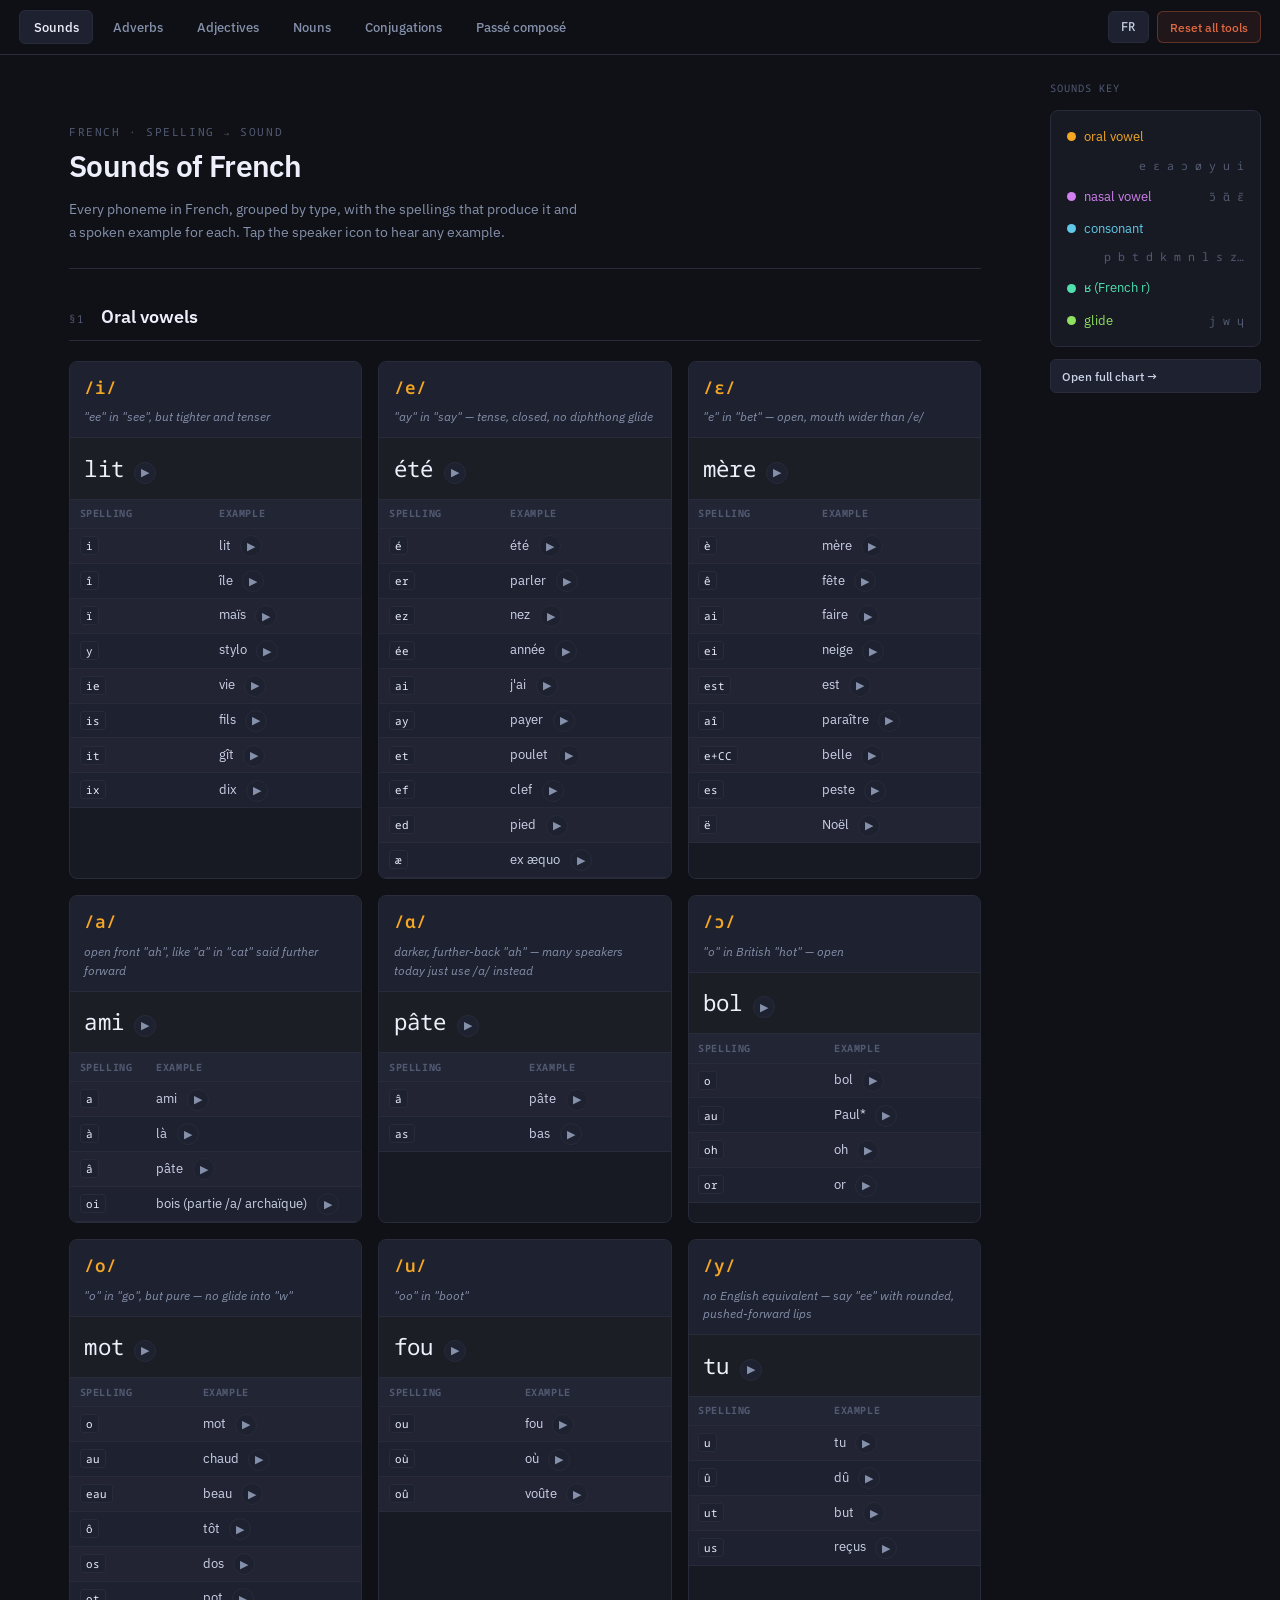
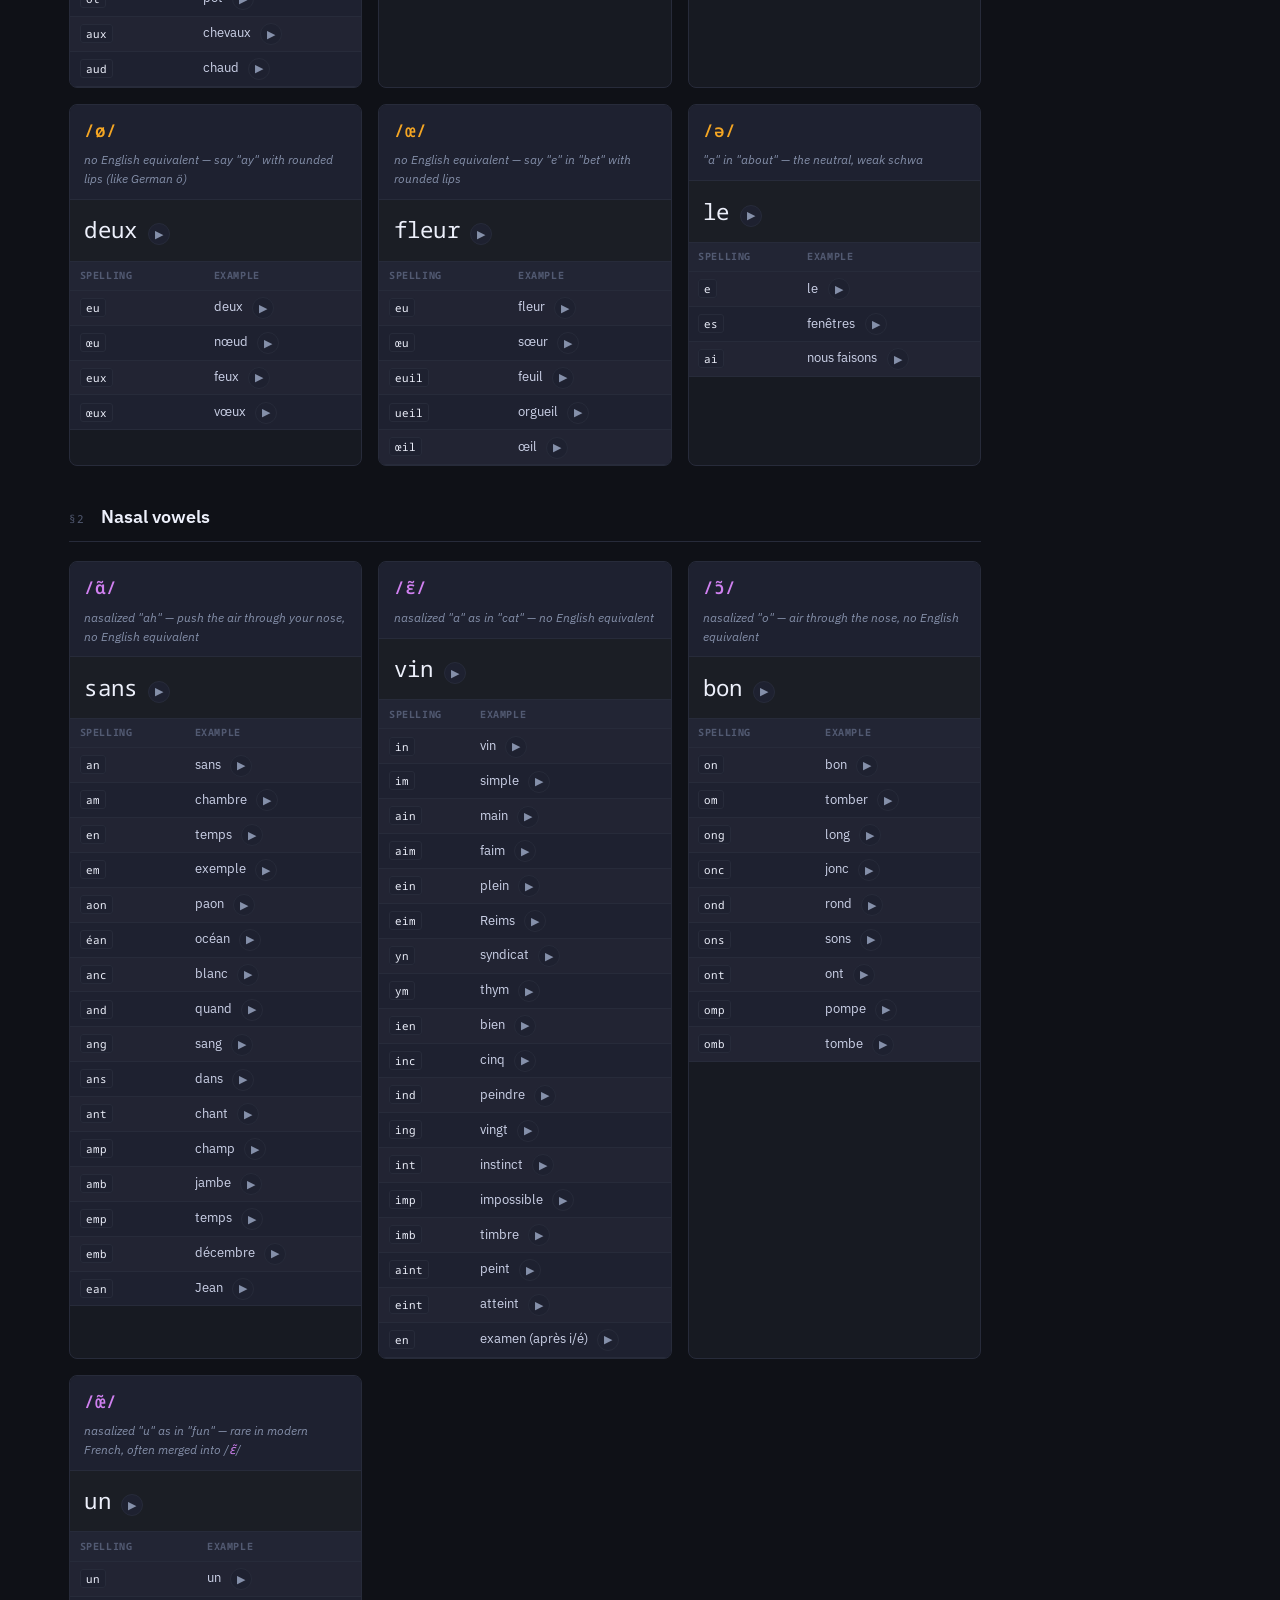
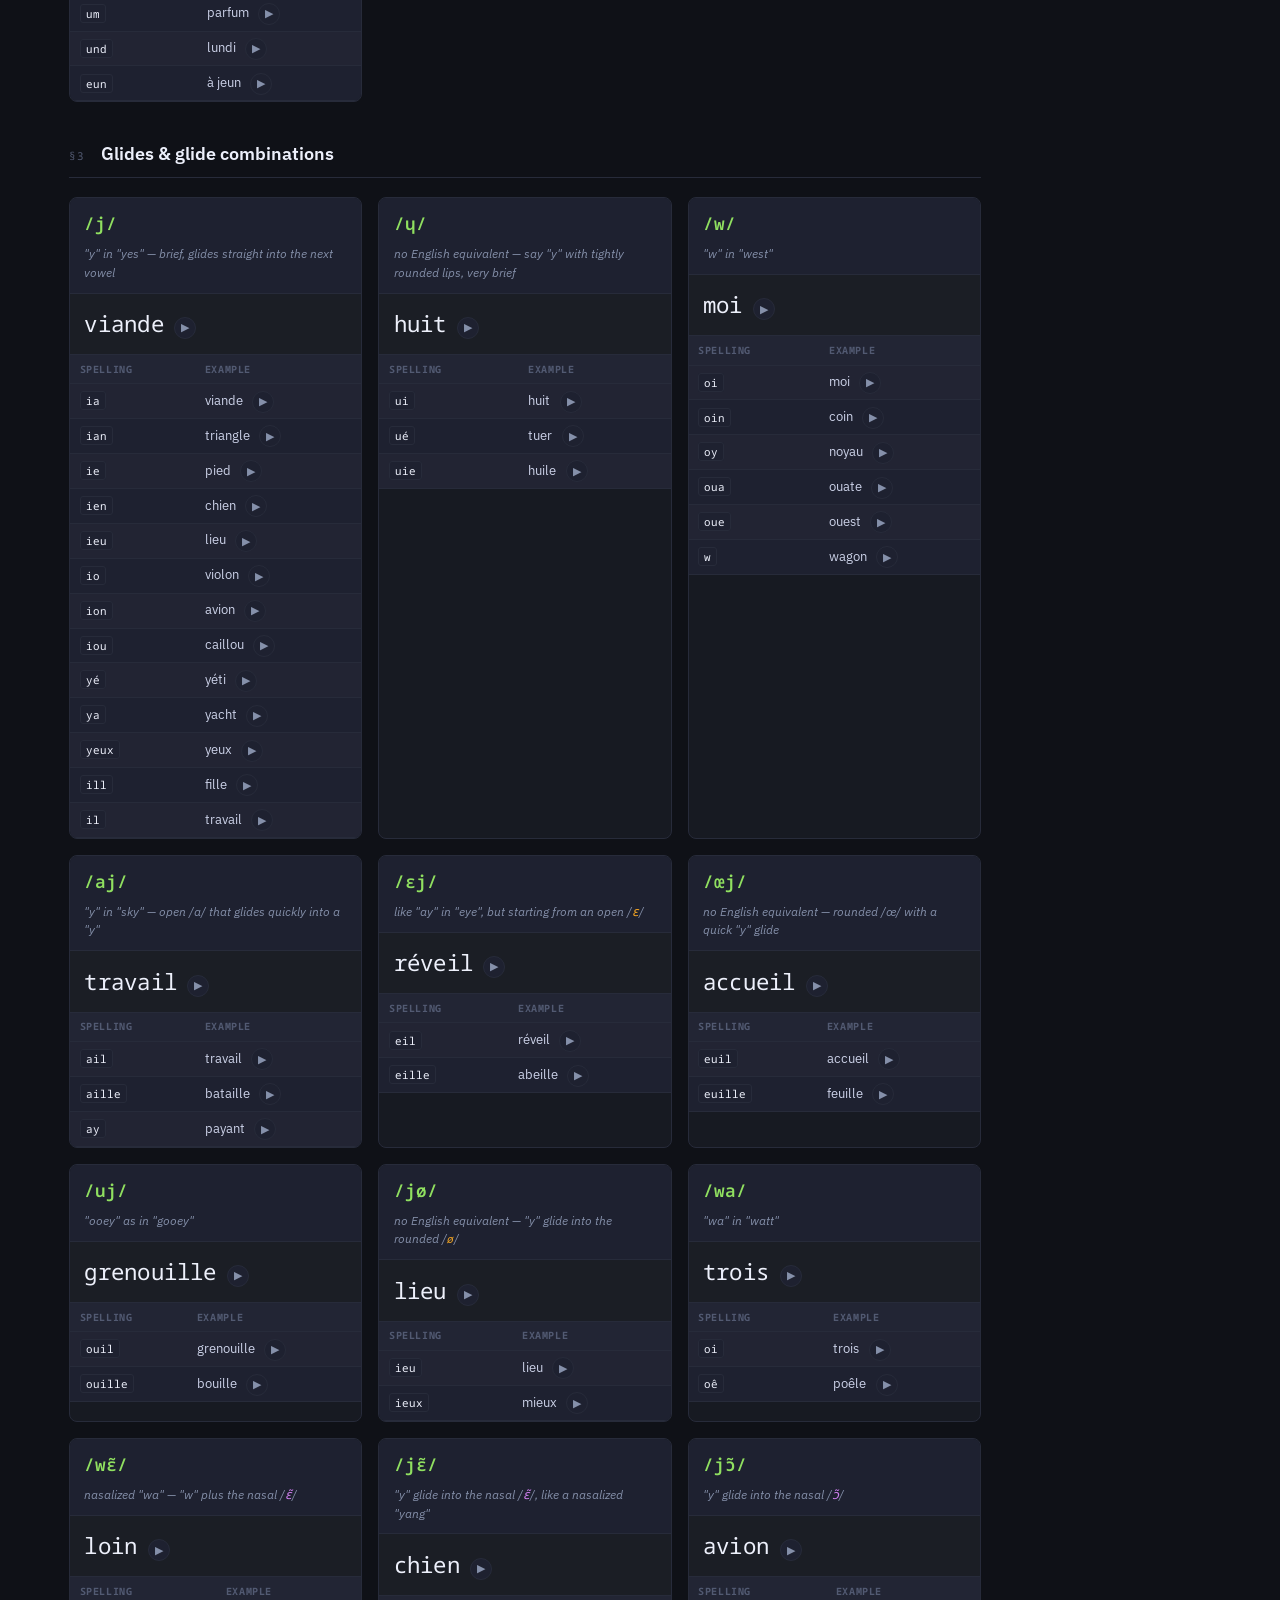
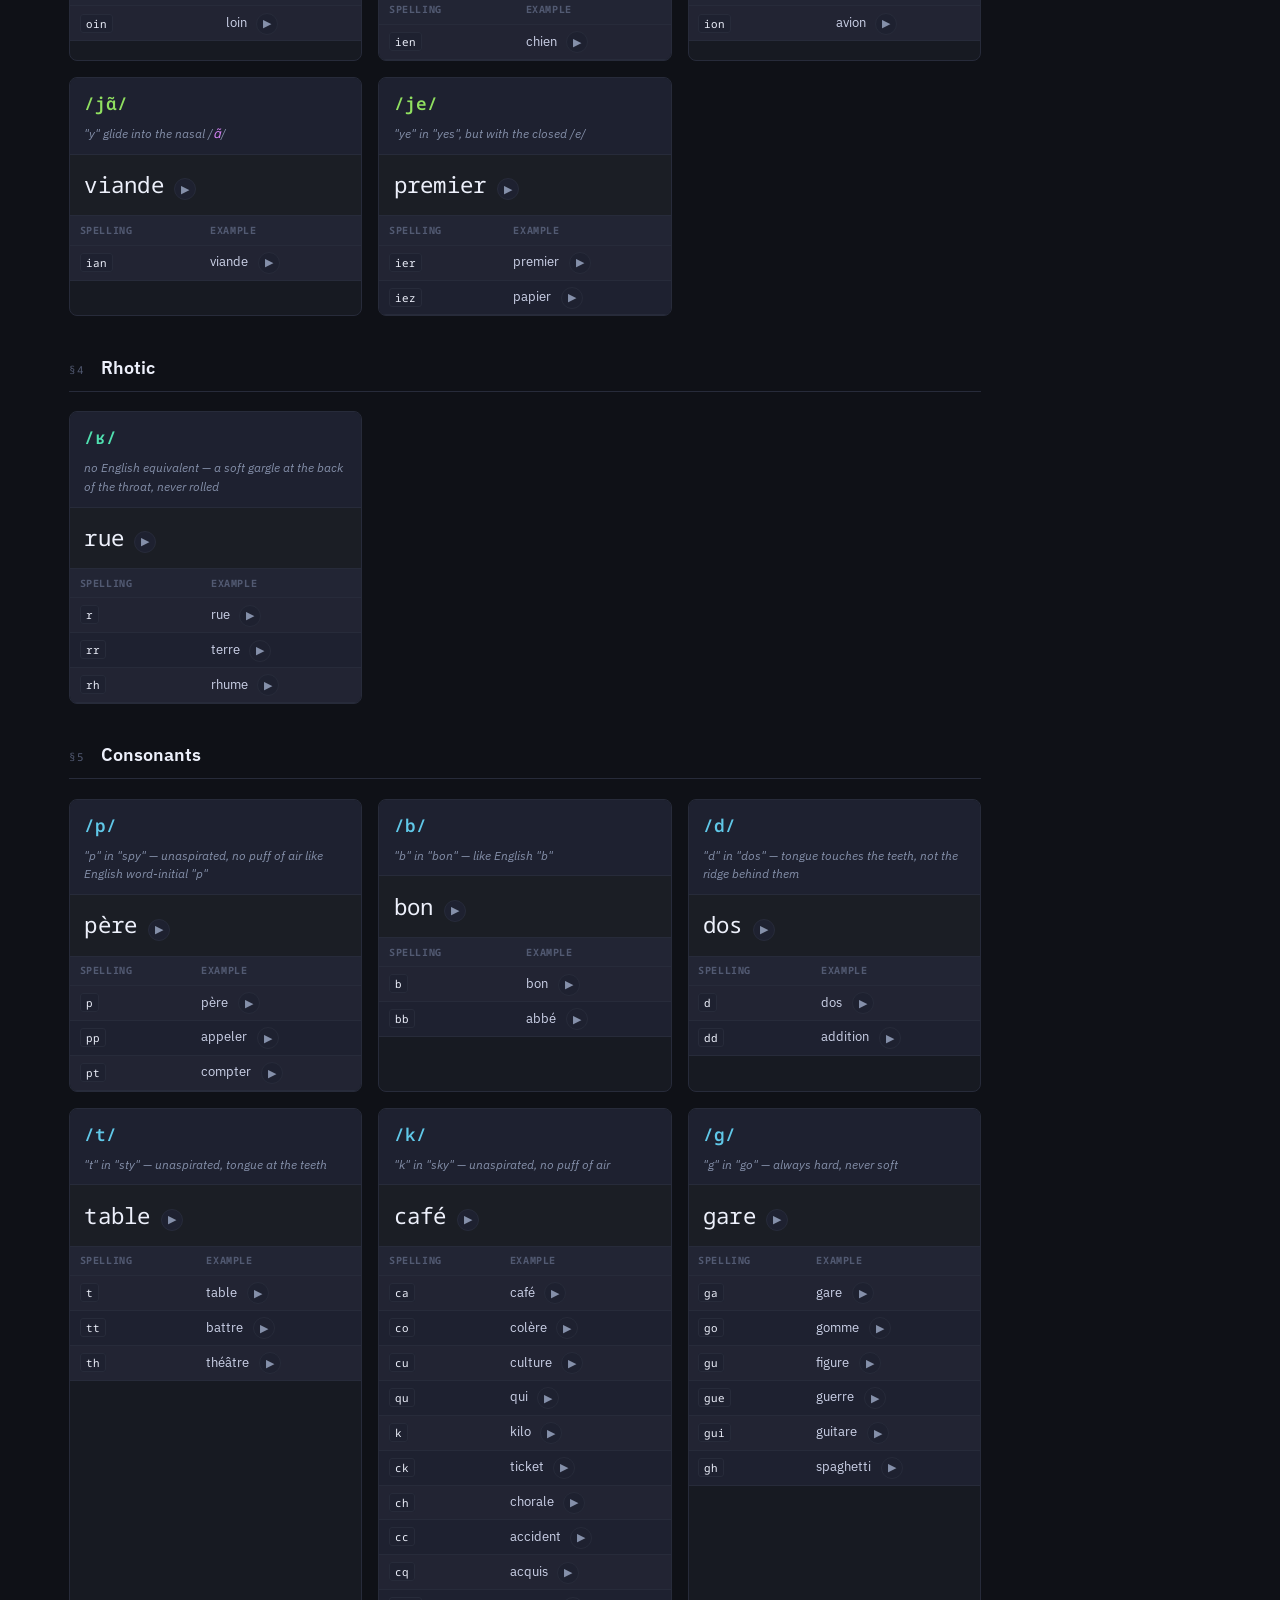
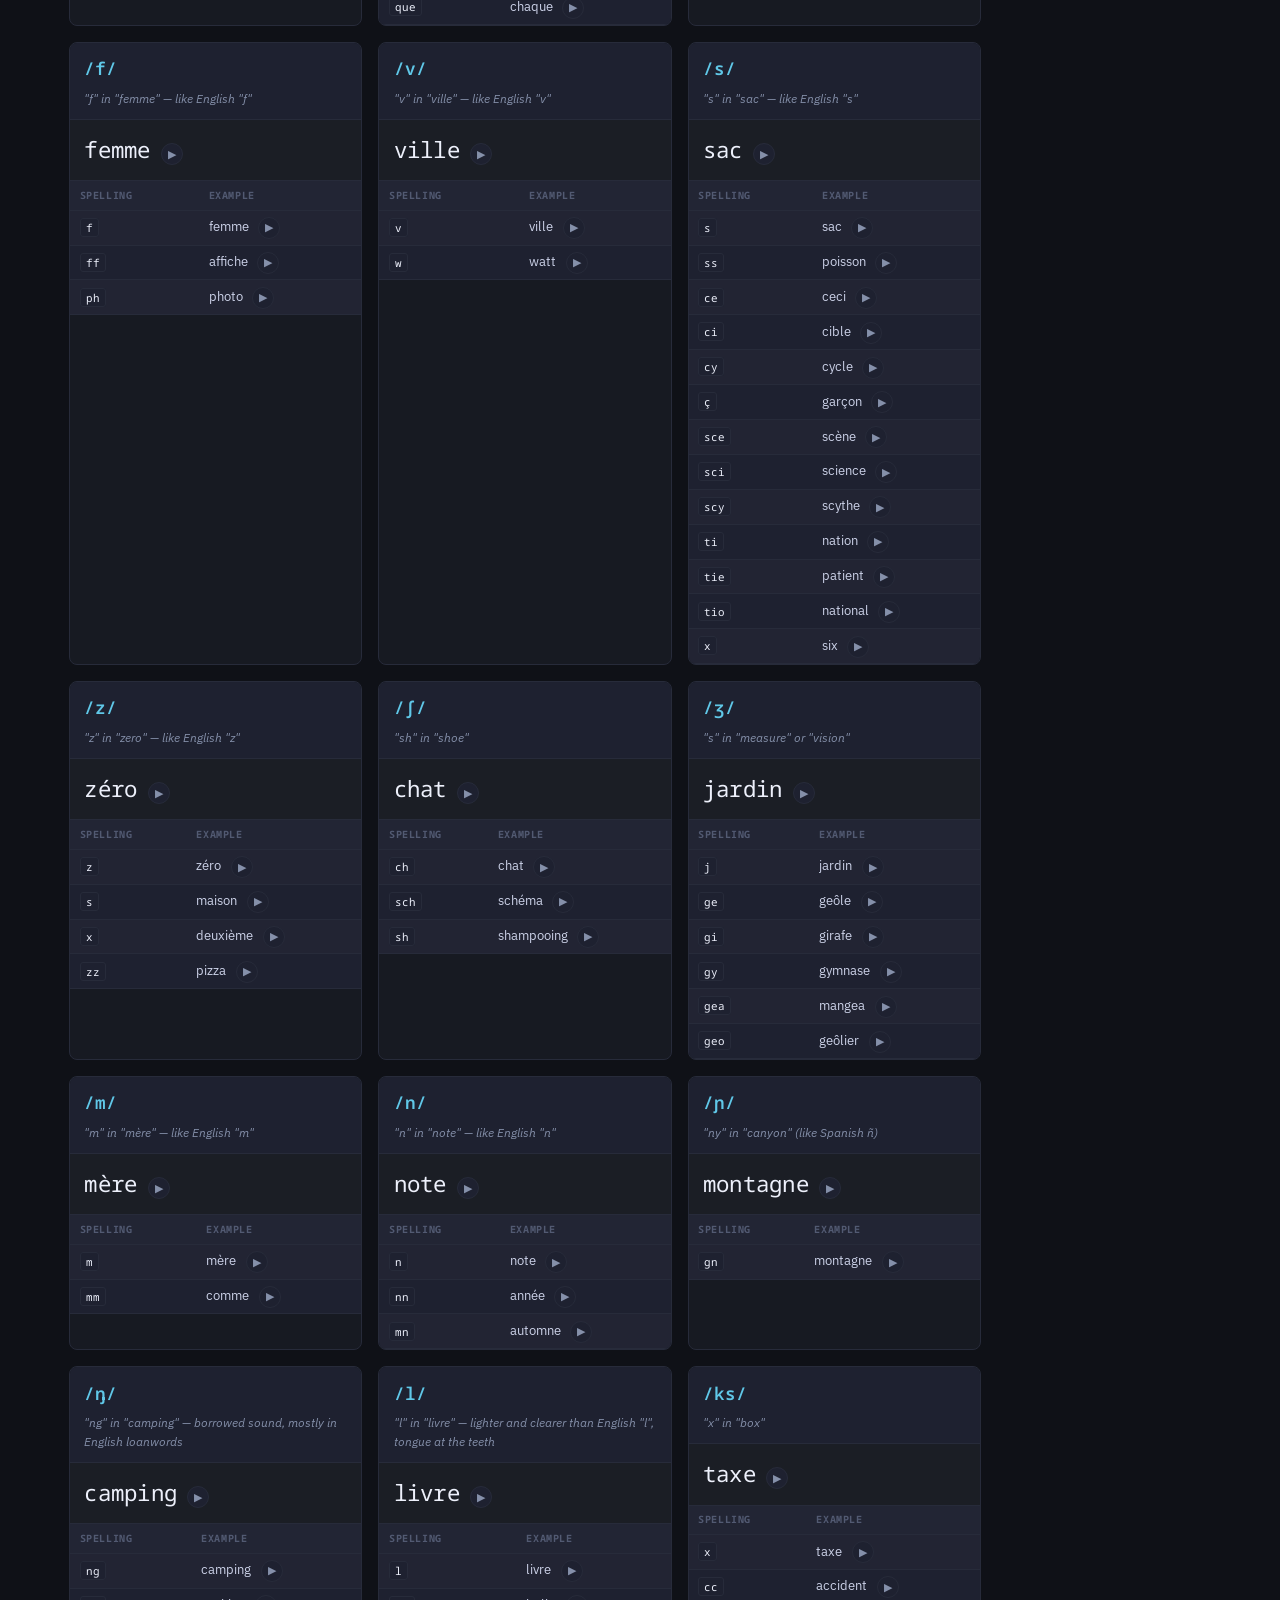
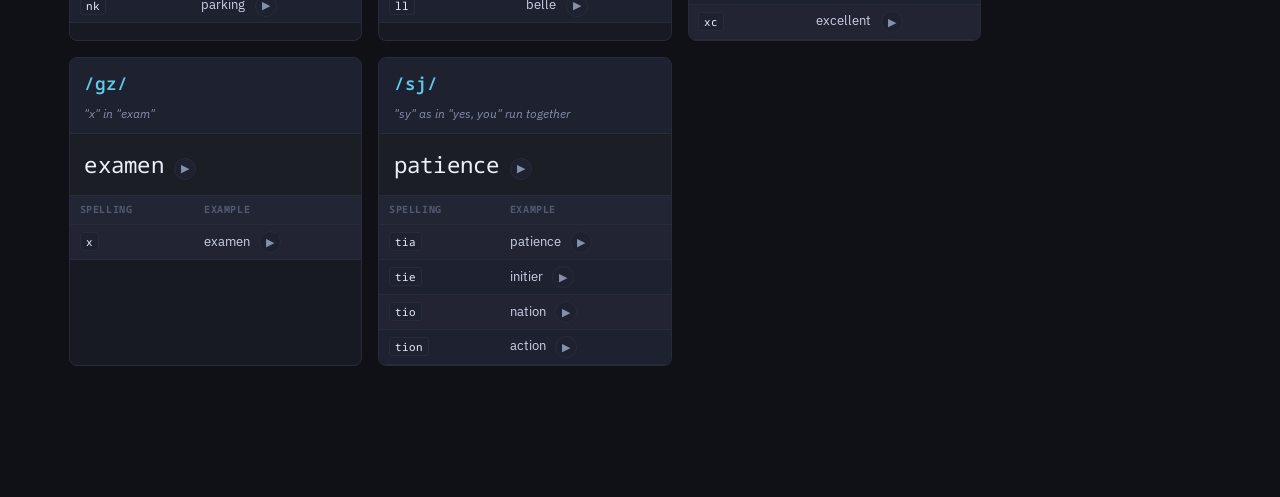
==== index.html @ 89984ce7 "Republish: Pronunciation tab retired, content migrated into Conjugations" ====
<!DOCTYPE html>
<html lang="en">
<head>
<meta charset="UTF-8">
<meta name="viewport" content="width=device-width, initial-scale=1.0">
<title>Study Tools &middot; French</title>
<link rel="stylesheet" href="css/base.css">
<link rel="stylesheet" href="css/nav.css">
<link rel="stylesheet" href="css/wizard.css">
<link rel="stylesheet" href="css/pronunciation.css">
<link rel="stylesheet" href="css/rail.css">
</head>
<body>

<header class="topnav" id="topnav"></header>
<div class="app-body">
  <div id="app-root"></div>
  <aside id="phoneme-rail"></aside>
</div>
<button class="rail-toggle-btn" id="rail-toggle" type="button"></button>

<script src="js/i18n.js"></script>
<script src="js/state.js"></script>
<script src="js/speech.js"></script>
<script src="js/phoneme-color.js"></script>
<script src="js/data-helpers.js"></script>
<script src="js/wizard-engine.js"></script>
<script src="data/adverbes-formation.js"></script>
<script src="data/adverbes-placement.js"></script>
<script src="data/adjectifs-formation.js"></script>
<script src="data/adjectifs-placement.js"></script>
<script src="data/noms-genre.js"></script>
<script src="data/noms-pluriel.js"></script>
<script src="data/passe-compose.js"></script>
<script src="data/sons.js"></script>
<script src="data/conjugations.js"></script>
<script src="js/tools/adverbes.js"></script>
<script src="js/tools/adjectifs.js"></script>
<script src="js/tools/noms.js"></script>
<script src="js/tools/passe-compose.js"></script>
<script src="js/tools/sons.js"></script>
<script src="js/tools/conjugations.js"></script>
<script src="js/components/phoneme-rail.js"></script>
<script src="js/app.js"></script>
</body>
</html>
---- css/base.css ----
/* Noto Sans for IPA — excellent Unicode coverage, designed for phonetics */
@import url('https://fonts.googleapis.com/css2?family=Noto+Sans:ital,wght@0,400;0,500;0,600;1,400&family=Noto+Sans+Mono:wght@400;500&family=IBM+Plex+Sans:ital,wght@0,400;0,500;0,600;1,400&display=swap');

:root {
  --bg:      #0f1117;
  --surface: #171a22;
  --surface2:#1e2130;
  --surface3:#242838;
  --border:  #272b3a;
  --muted:   #525a72;
  --dim:     #8590aa;
  --text:    #ccd2e8;
  --bright:  #edf0fb;

  /* phoneme type colors — the only category-coding color system on the site */
  --ph-vowel:   #f5a623;
  --ph-nasal:   #d080f0;
  --ph-cons:    #60c8e8;
  --ph-rhotic:  #50e0b0;
  --ph-glide:   #90e060;

  /* fixed, meaning-independent accents (not tied to any grammar category) */
  --accent:      #3ec28a;
  --accent-bg:   rgba(62,194,138,0.09);
  --danger:      #e06840;
  --danger-bg:   rgba(224,104,64,0.09);
  --highlight:   #e8b830;
  --highlight-bg:rgba(232,184,48,0.09);
}

* { box-sizing: border-box; margin: 0; padding: 0; }

html, body { height: 100%; }

body {
  background: var(--bg);
  color: var(--text);
  font-family: 'IBM Plex Sans', 'Noto Sans', sans-serif;
  font-size: 15px;
  line-height: 1.7;
}

.ipa {
  font-family: 'Noto Sans Mono', 'Noto Sans', monospace;
}

.v  { color: var(--ph-vowel);  }
.nv { color: var(--ph-nasal);  }
.c, .z { color: var(--ph-cons);   }
.r  { color: var(--ph-rhotic); }
.g  { color: var(--ph-glide);  }
.br { color: var(--muted); }

.c-stem    { color: var(--muted);   }
.c-bright  { color: var(--bright);  }

.say {
  display: inline-flex;
  align-items: center;
  justify-content: center;
  width: 22px; height: 22px;
  border-radius: 50%;
  border: 1px solid var(--border);
  background: var(--surface2);
  color: var(--dim);
  cursor: pointer;
  font-size: 0.7rem;
  margin-left: 0.4rem;
  vertical-align: middle;
  transition: background 0.15s, color 0.15s, border-color 0.15s;
  flex-shrink: 0;
}
.say:hover { background: var(--border); color: var(--bright); }
.say.playing { color: var(--accent); border-color: var(--accent); }

code {
  font-family: 'Noto Sans Mono', monospace;
  font-size: 0.85em;
  background: var(--surface2);
  border: 1px solid var(--border);
  padding: 1px 5px;
  border-radius: 3px;
  color: var(--bright);
}

a { color: inherit; }

/* ── generic section chrome, reused across tools ── */
.tool-main { max-width: 960px; margin: 0 auto; padding: 2rem 1.5rem 6rem; }

.tool-header {
  padding: 2.2rem 0 1.5rem;
  border-bottom: 1px solid var(--border);
  margin-bottom: 2rem;
}
.tool-header .eyebrow {
  font-family: 'Noto Sans Mono', monospace;
  font-size: 0.7rem;
  letter-spacing: 0.14em;
  text-transform: uppercase;
  color: var(--muted);
  margin-bottom: 0.5rem;
}
.tool-header h1 {
  font-size: 1.9rem;
  font-weight: 600;
  color: var(--bright);
  line-height: 1.15;
  letter-spacing: -0.02em;
}
.tool-header h1 em { font-style: italic; font-weight: 400; color: var(--accent); }
.tool-header .intro {
  margin-top: 0.8rem;
  font-size: 0.9rem;
  color: var(--dim);
  max-width: 64ch;
  line-height: 1.65;
}

.sh {
  display: flex; align-items: baseline; gap: 1rem;
  margin-bottom: 1.2rem; padding-bottom: 0.5rem;
  border-bottom: 1px solid var(--border);
}
.sh-marker {
  font-family: 'Noto Sans Mono', monospace;
  font-size: 0.68rem; color: var(--muted);
  letter-spacing: 0.1em; text-transform: uppercase; flex-shrink: 0;
}
.sh h2 { font-size: 1.15rem; font-weight: 600; color: var(--bright); }

p.prose {
  font-size: 0.9rem; color: var(--dim);
  max-width: 70ch; margin-bottom: 1rem; line-height: 1.7;
}
p.prose strong { color: var(--text); font-weight: 600; }
p.prose em { font-style: italic; color: var(--text); }

.callout {
  border-left: 3px solid var(--border);
  padding: 0.75rem 1.1rem;
  border-radius: 0 4px 4px 0;
  font-size: 0.87rem; color: var(--dim);
  margin: 1.1rem 0; line-height: 1.65;
}
.callout strong { color: var(--text); }
.callout.neutral { border-color: var(--border);  background: var(--surface);    }

::selection { background: var(--accent); color: #0f1117; }

[hidden] { display: none !important; }

@media (max-width: 620px) {
  .tool-header h1 { font-size: 1.5rem; }
}
---- css/nav.css ----
.topnav {
  position: sticky; top: 0; z-index: 50;
  display: flex; align-items: center; gap: 1.2rem;
  background: rgba(15,17,23,0.92);
  backdrop-filter: blur(8px);
  border-bottom: 1px solid var(--border);
  padding: 0.6rem 1.2rem;
}

.topnav .brand {
  font-family: 'Noto Sans Mono', monospace;
  font-size: 0.72rem;
  letter-spacing: 0.1em;
  text-transform: uppercase;
  color: var(--muted);
  flex-shrink: 0;
  display: none;
}

.tool-tabs {
  display: flex;
  gap: 0.3rem;
  flex: 1;
  overflow-x: auto;
  scrollbar-width: none;
}
.tool-tabs::-webkit-scrollbar { display: none; }

.tool-tab {
  appearance: none; border: 1px solid transparent; background: transparent;
  color: var(--dim);
  font-family: inherit; font-size: 0.83rem; font-weight: 500;
  padding: 0.45rem 0.85rem;
  border-radius: 6px;
  cursor: pointer;
  white-space: nowrap;
  transition: background 0.15s, color 0.15s, border-color 0.15s;
}
.tool-tab:hover { color: var(--bright); background: var(--surface2); }
.tool-tab[aria-selected="true"] {
  color: var(--bright);
  background: var(--surface2);
  border-color: var(--border);
}
.tool-tab .dot {
  display: inline-block; width: 6px; height: 6px; border-radius: 50%;
  margin-right: 0.5rem; vertical-align: middle;
}

.topnav .nav-actions {
  display: flex; align-items: center; gap: 0.5rem;
  flex-shrink: 0;
}

.nav-btn {
  appearance: none;
  background: var(--surface2);
  border: 1px solid var(--border);
  color: var(--text);
  font-family: inherit; font-size: 0.78rem; font-weight: 500;
  padding: 0.42rem 0.75rem;
  border-radius: 6px;
  cursor: pointer;
  transition: background 0.15s, color 0.15s, border-color 0.15s;
  white-space: nowrap;
}
.nav-btn:hover { background: var(--border); color: var(--bright); }

.nav-btn.lang-btn {
  font-family: 'Noto Sans Mono', monospace;
  letter-spacing: 0.03em;
}

.nav-btn.reset-all {
  color: var(--danger);
  border-color: rgba(224,104,64,0.35);
  background: var(--danger-bg);
}
.nav-btn.reset-all:hover {
  background: rgba(224,104,64,0.2);
  color: #ffb499;
}

.confirm-overlay {
  position: fixed; inset: 0; z-index: 100;
  background: rgba(0,0,0,0.55);
  display: flex; align-items: center; justify-content: center;
  padding: 1.2rem;
}
.confirm-box {
  background: var(--surface2);
  border: 1px solid var(--border);
  border-radius: 10px;
  padding: 1.4rem 1.5rem;
  max-width: 380px;
  width: 100%;
  box-shadow: 0 12px 40px rgba(0,0,0,0.5);
}
.confirm-msg {
  font-size: 0.9rem;
  color: var(--text);
  line-height: 1.6;
  margin-bottom: 1.2rem;
}
.confirm-actions {
  display: flex; justify-content: flex-end; gap: 0.6rem;
}

@media (max-width: 720px) {
  .topnav { flex-wrap: wrap; padding: 0.5rem 0.7rem; gap: 0.5rem; }
  .tool-tabs { order: 2; flex-basis: 100%; }
  .nav-actions { order: 1; flex: 1; justify-content: flex-end; }
  .tool-tab { padding: 0.4rem 0.6rem; font-size: 0.78rem; }
  .nav-btn { padding: 0.4rem 0.55rem; font-size: 0.72rem; }
  .nav-btn.reset-all { padding: 0.4rem 0.5rem; }
}

@media (max-width: 420px) {
  .nav-btn.reset-all { font-size: 0; padding: 0.4rem; }
  .nav-btn.reset-all::before { content: "\21bb"; font-size: 1rem; }
}
---- css/wizard.css ----
.wizard {
  display: grid;
  grid-template-columns: 300px 1fr;
  gap: 2rem;
  align-items: start;
  margin-bottom: 2.5rem;
}

.wizard-sidebar {
  position: sticky;
  top: 4.2rem;
  background: var(--surface);
  border: 1px solid var(--border);
  border-radius: 8px;
  padding: 1rem;
  max-height: calc(100vh - 6rem);
  overflow-y: auto;
}

.wizard-sidebar .ws-title {
  font-family: 'Noto Sans Mono', monospace;
  font-size: 0.65rem;
  text-transform: uppercase;
  letter-spacing: 0.1em;
  color: var(--muted);
  margin-bottom: 0.7rem;
}

.wizard-sidebar .ws-empty {
  font-size: 0.8rem;
  color: var(--muted);
  font-style: italic;
  padding: 0.3rem 0;
}

.ws-step {
  display: block;
  width: 100%;
  text-align: left;
  background: var(--surface2);
  border: 1px solid var(--border);
  border-left: 3px solid var(--muted);
  border-radius: 6px;
  padding: 0.55rem 0.7rem;
  margin-bottom: 0.5rem;
  cursor: pointer;
  font-family: inherit;
  color: var(--text);
  transition: background 0.15s, border-color 0.15s;
}
.ws-step:hover { background: var(--surface3); border-color: var(--dim); }
.ws-step:last-child { margin-bottom: 0; }

.ws-step .ws-q {
  font-size: 0.72rem;
  color: var(--dim);
  margin-bottom: 0.25rem;
  line-height: 1.4;
}
.ws-step .ws-a {
  font-size: 0.82rem;
  font-weight: 500;
  color: var(--bright);
}
.ws-step .ws-redo {
  float: right;
  font-size: 0.65rem;
  color: var(--muted);
  font-family: 'Noto Sans Mono', monospace;
  text-transform: uppercase;
  letter-spacing: 0.04em;
}

.wizard-panel {
  min-width: 0;
}

.wq-box {
  background: var(--surface);
  border: 1px solid var(--border);
  border-radius: 8px;
  padding: 1.4rem 1.6rem;
  margin-bottom: 1.2rem;
}

.wq-text {
  font-size: 1.05rem;
  font-weight: 600;
  color: var(--bright);
  line-height: 1.45;
  margin-bottom: 0.4rem;
}

.wq-note {
  font-size: 0.82rem;
  color: var(--dim);
  font-style: italic;
  margin-bottom: 1.1rem;
  line-height: 1.6;
}

.wq-options {
  display: flex;
  flex-wrap: wrap;
  gap: 0.6rem;
}

.wq-opt {
  appearance: none;
  background: var(--surface2);
  border: 1px solid var(--border);
  border-left: 3px solid var(--muted);
  color: var(--bright);
  font-family: inherit;
  font-size: 0.9rem;
  font-weight: 500;
  padding: 0.65rem 1.1rem;
  border-radius: 6px;
  cursor: pointer;
  transition: background 0.15s, border-color 0.15s, transform 0.1s;
  flex: 1 1 auto;
  min-width: 140px;
  text-align: left;
}
.wq-opt:hover { background: var(--surface3); }
.wq-opt:active { transform: scale(0.98); }
.wq-opt .wq-opt-label { display: block; }
.wq-opt .wq-opt-sub {
  display: block;
  font-size: 0.72rem;
  color: var(--dim);
  font-weight: 400;
  margin-top: 0.15rem;
}

.wr-card {
  background: var(--surface);
  border: 1px solid var(--border);
  border-left: 3px solid var(--muted);
  border-radius: 8px;
  padding: 1.1rem 1.4rem;
  margin-bottom: 1.2rem;
}
.wr-card .wr-title {
  font-weight: 600;
  font-size: 0.95rem;
  color: var(--bright);
  margin-bottom: 0.6rem;
}
.wr-card .wr-note {
  font-size: 0.8rem;
  color: var(--dim);
  font-style: italic;
  margin-top: 0.6rem;
  line-height: 1.6;
}
.wr-card.muted { color: var(--dim); font-size: 0.85rem; }

.wr-end {
  display: flex; align-items: center; gap: 0.9rem;
  background: var(--accent-bg);
  border: 1px solid rgba(62,194,138,0.35);
  border-radius: 8px;
  padding: 1.2rem 1.5rem;
  margin-bottom: 1.2rem;
}
.wr-end .wr-end-check {
  font-size: 1.4rem; color: var(--accent);
}
.wr-end .wr-end-title {
  font-weight: 600; font-size: 1rem; color: var(--bright);
}

.wiz-restart {
  appearance: none;
  background: var(--surface2);
  border: 1px solid var(--border);
  color: var(--text);
  font-family: inherit; font-size: 0.82rem; font-weight: 500;
  padding: 0.5rem 0.9rem;
  border-radius: 6px;
  cursor: pointer;
}
.wiz-restart:hover { background: var(--border); color: var(--bright); }

/* mini/summary tables reused across wizard result cards */
.mini-table, .summary-table {
  border-collapse: collapse; width: 100%; font-size: 0.8rem;
  margin-top: 0.5rem;
  border: 1px solid var(--border);
  background: var(--surface2);
}
.mini-table th, .summary-table th {
  font-family: 'Noto Sans Mono', monospace;
  font-size: 0.63rem; text-transform: uppercase; letter-spacing: 0.06em;
  color: var(--muted); padding: 0.35rem 0.6rem; text-align: left;
  border: 1px solid var(--border);
  background: rgba(255,255,255,0.02);
}
.mini-table td, .summary-table td {
  padding: 0.35rem 0.6rem;
  border: 1px solid var(--border);
  color: var(--text);
}
.mini-table tr:nth-child(odd) td, .summary-table tr:nth-child(odd) td { background: rgba(255,255,255,0.015); }

.tag {
  display: inline-block;
  font-size: 0.62rem;
  font-weight: 500;
  padding: 1px 7px;
  border-radius: 10px;
  margin-right: 4px;
  background: var(--highlight-bg);
  color: var(--highlight);
  font-family: 'Noto Sans Mono', monospace;
  text-transform: uppercase;
  letter-spacing: 0.04em;
}

.wr-note-inline { color: var(--muted); font-size: 0.82em; font-style: italic; }

.ref-section { margin-top: 2.5rem; }
.ref-section .table-title { font-weight: 600; font-size: 0.9rem; color: var(--bright); margin-bottom: 0.6rem; }
.ref-block { margin-bottom: 1.8rem; }

@media (max-width: 820px) {
  .wizard { grid-template-columns: 1fr; }
  .wizard-sidebar { position: static; max-height: none; }
}
---- css/pronunciation.css ----
.end-mark { color: var(--bright); font-weight: 600; text-decoration: underline; text-decoration-color: var(--border); text-underline-offset: 2px; }

.ph-legend {
  display: flex; flex-wrap: wrap; gap: 0.5rem 1.6rem;
  padding: 0.9rem 1.1rem;
  background: var(--surface2); border: 1px solid var(--border);
  border-radius: 5px; margin-bottom: 1.5rem;
}
.ph-leg { display: flex; align-items: center; gap: 0.45rem; font-size: 0.8rem; }
.ph-dot { width: 9px; height: 9px; border-radius: 50%; flex-shrink: 0; }

.mt-grid {
  display: grid; grid-template-columns: 1fr 1fr;
  gap: 1px; background: var(--border);
  border: 1px solid var(--border); border-radius: 6px;
  overflow: hidden; margin: 1.2rem 0;
}
.mt-cell { background: var(--surface); padding: 1rem 1.2rem; }
.mt-cell .label {
  font-family: 'Noto Sans Mono', monospace;
  font-size: 0.67rem; text-transform: uppercase;
  letter-spacing: 0.1em; color: var(--muted); margin-bottom: 0.3rem;
}
.mt-cell .term { font-size: 1rem; font-weight: 600; color: var(--bright); margin-bottom: 0.35rem; }
.mt-cell .def  { font-size: 0.85rem; color: var(--dim); line-height: 1.55; }

.phon-block { margin-bottom: 1.6rem; }
.phon-label {
  display: inline-flex; align-items: center; gap: 0.5rem;
  font-family: 'Noto Sans Mono', monospace;
  font-size: 0.68rem; text-transform: uppercase; letter-spacing: 0.1em;
  padding: 0.3rem 0.8rem; border-radius: 4px 4px 0 0;
  color: var(--bright); font-weight: 500;
  background: var(--surface3);
}

.phon-table {
  border-collapse: collapse; width: 100%;
  border: 1px solid var(--border); border-top: none;
  overflow: hidden; background: var(--surface);
}
.phon-table th {
  font-family: 'Noto Sans Mono', monospace;
  font-size: 0.65rem; text-transform: uppercase; letter-spacing: 0.08em;
  color: var(--muted); padding: 0.45rem 0.8rem; text-align: left;
  border-bottom: 1px solid var(--border);
  background: rgba(255,255,255,0.02); white-space: nowrap;
}
.phon-table td {
  padding: 0.5rem 0.8rem;
  border-bottom: 1px solid rgba(255,255,255,0.035);
  vertical-align: middle;
}
.phon-table tr:last-child td { border-bottom: none; }
td.pron { font-size: 0.8rem; color: var(--muted); font-weight: 600; width: 90px; white-space: nowrap; }
td.sound { font-size: 1.05rem; color: var(--bright); letter-spacing: 0.01em; font-family: 'Noto Sans Mono', monospace; }
td.ipa-col { font-size: 0.85rem; color: var(--dim); }
td.spell   { font-size: 0.8rem;  color: var(--dim); }
td.meaning { font-size: 0.8rem;  color: var(--dim); font-style: italic; }
tr.stable td { background: rgba(79,142,245,0.04); }

.sm-table {
  border-collapse: collapse; width: 100%; font-size: 0.88rem;
  border: 1px solid var(--border); border-radius: 5px;
  overflow: hidden; background: var(--surface);
}
.sm-table th {
  font-family: 'Noto Sans Mono', monospace;
  font-size: 0.65rem; text-transform: uppercase; letter-spacing: 0.08em;
  color: var(--muted); padding: 0.5rem 0.9rem; text-align: left;
  background: rgba(255,255,255,0.025); border-bottom: 1px solid var(--border);
}
.sm-table td { padding: 0.5rem 0.9rem; border-bottom: 1px solid rgba(255,255,255,0.035); vertical-align: top; }
.sm-table tr:last-child td { border-bottom: none; }
.sm-table td.sound-col { font-size: 1rem; white-space: nowrap; font-family: 'Noto Sans Mono', monospace; }

.irr-table {
  border-collapse: collapse; width: 100%;
  border: 1px solid var(--border);
  overflow: hidden; background: var(--surface);
  font-size: 0.85rem;
}
.irr-table th {
  font-family: 'Noto Sans Mono', monospace;
  font-size: 0.65rem; text-transform: uppercase; letter-spacing: 0.08em;
  color: var(--muted); padding: 0.45rem 0.8rem; text-align: left;
  border-bottom: 1px solid var(--border); background: rgba(255,255,255,0.025);
  white-space: nowrap;
}
.irr-table td { padding: 0.48rem 0.8rem; border-bottom: 1px solid rgba(255,255,255,0.03); vertical-align: middle; }
.irr-table tr:last-child td { border-bottom: none; }
.irr-table td.verb-col {
  font-family: 'Noto Sans Mono', monospace; font-size: 0.92rem;
  color: var(--bright); font-weight: 500; width: 110px;
}
.irr-table td.verb-col .say { margin-left: 0.5rem; }
.irr-table td.ipa-irr { font-family: 'Noto Sans Mono', monospace; font-size: 0.88rem; }
.irr-table td.note-col { font-size: 0.8rem; color: var(--dim); }
.irr-table tbody tr:nth-child(even) td { background: rgba(255,255,255,0.015); }

.rel {
  display: grid; grid-template-columns: 1fr 28px 1fr;
  border: 1px solid var(--border); border-radius: 6px;
  overflow: hidden; margin: 1.2rem 0; background: var(--surface);
}
.rel-col { padding: 1.1rem 1.2rem; }
.rel-divider { display: flex; align-items: center; justify-content: center; background: var(--border); color: var(--muted); font-size: 0.85rem; }
.rel-col .col-label { font-family: 'Noto Sans Mono', monospace; font-size: 0.67rem; text-transform: uppercase; letter-spacing: 0.1em; margin-bottom: 0.6rem; }
.rel-col .big-ipa { font-family: 'Noto Sans Mono', monospace; font-size: 1.4rem; line-height: 1.3; margin-bottom: 0.5rem; }
.rel-col p { font-size: 0.83rem; color: var(--dim); line-height: 1.55; }

.son-grid {
  display: grid;
  grid-template-columns: repeat(auto-fill, minmax(220px, 1fr));
  gap: 1rem;
  margin-bottom: 2.2rem;
}
.son-card {
  background: var(--surface);
  border: 1px solid var(--border);
  border-radius: 8px;
  overflow: hidden;
}
.son-head {
  padding: 0.7rem 0.9rem;
  background: var(--surface2);
  border-bottom: 1px solid var(--border);
}
.son-ipa { font-size: 1.1rem; font-weight: 600; display: block; }
.son-sounds-like {
  font-size: 0.78rem;
  color: var(--dim);
  font-style: italic;
  margin-top: 0.3rem;
  line-height: 1.5;
  font-family: 'IBM Plex Sans', sans-serif;
}
.son-hero {
  padding: 0.7rem 0.9rem;
  border-bottom: 1px solid var(--border);
  background: rgba(255,255,255,0.015);
}
.son-hero-word {
  font-family: 'Noto Sans Mono', monospace;
  font-size: 1.4rem;
  color: var(--bright);
  letter-spacing: 0.01em;
}
.son-table { border: none; margin-top: 0; }
.son-table th, .son-table td { border-left: none; border-right: none; }
.son-table tr:first-child th { border-top: none; }

/* ── conjugation paradigm tables ── */
.conj-model-line {
  display: flex; align-items: baseline; gap: 0.6rem;
  margin: 1.2rem 0 0.6rem;
}
.conj-model-verb {
  font-family: 'Noto Sans Mono', monospace; font-weight: 600; font-size: 1.05rem;
  color: var(--bright); font-style: italic;
}
.conj-model-meaning { font-size: 0.82rem; color: var(--dim); }

.conj-table-wrap { overflow-x: auto; margin-bottom: 1rem; }
.conj-table {
  border-collapse: collapse; width: 100%;
  min-width: 560px;
  border: 1px solid var(--border);
  background: var(--surface);
  table-layout: fixed;
}
.conj-table th {
  font-family: 'Noto Sans Mono', monospace;
  font-size: 0.63rem; text-transform: uppercase; letter-spacing: 0.06em;
  color: var(--muted); padding: 0.4rem 0.5rem; text-align: left;
  border: 1px solid var(--border);
  background: rgba(255,255,255,0.02);
}
.conj-pron-col { width: 13%; font-family: 'Noto Sans Mono', monospace; font-size: 0.78rem; color: var(--dim); }
.conj-cell {
  padding: 0.4rem 0.5rem;
  border: 1px solid var(--border);
  vertical-align: top;
}
.conj-cell .ipa { font-size: 0.92rem; display: block; }
.conj-spell {
  display: block; font-size: 0.72rem; color: var(--muted); margin-top: 0.15rem;
}
.conj-spell .say { width: 16px; height: 16px; font-size: 0.55rem; margin-left: 0.3rem; }

.conj-verblist-title {
  font-family: 'Noto Sans Mono', monospace;
  font-size: 0.65rem; text-transform: uppercase; letter-spacing: 0.08em;
  color: var(--muted); margin: 1rem 0 0.4rem;
}
.conj-verblist td:first-child { font-style: italic; color: var(--text); }

/* ── static (non-interactive) decision flowchart ── */
.flow {
  display: flex; flex-direction: column; align-items: center;
  margin: 1.4rem 0 1.8rem;
}
.flow-box {
  background: var(--surface); border: 1px solid var(--border); border-radius: 8px;
  padding: 0.65rem 1.1rem; font-size: 0.87rem; color: var(--bright);
  text-align: center; max-width: 420px;
}
.flow-start { border-radius: 20px; background: var(--surface2); font-weight: 600; }
.flow-arrow { color: var(--muted); font-size: 0.85rem; line-height: 1.2; margin: 0.3rem 0; }
.flow-branch-row {
  display: flex; gap: 1.6rem; justify-content: center; align-items: flex-start;
  width: 100%; margin-top: 0.3rem; flex-wrap: wrap;
}
.flow-branch { display: flex; flex-direction: column; align-items: center; flex: 1 1 200px; max-width: 260px; }
.flow-branch-label {
  font-family: 'Noto Sans Mono', monospace; font-size: 0.64rem; text-transform: uppercase;
  letter-spacing: 0.06em; color: var(--muted); margin-bottom: 0.3rem; text-align: center;
}
.flow-result {
  background: var(--surface2); border: 1px solid var(--border); border-radius: 6px;
  padding: 0.6rem 0.9rem; font-size: 0.85rem; color: var(--text); text-align: center;
  width: 100%;
}
.flow-result strong { color: var(--bright); }
.flow-note {
  font-size: 0.78rem; color: var(--dim); font-style: italic; text-align: center;
  margin-top: 0.8rem; max-width: 480px;
}

@media (max-width: 620px) {
  .mt-grid { grid-template-columns: 1fr; }
  .rel { grid-template-columns: 1fr; }
  td.sound { font-size: 0.9rem; }
  .son-grid { grid-template-columns: 1fr; }
  .flow-branch-row { flex-direction: column; align-items: center; }
  .flow-branch { max-width: 100%; }
}
---- css/rail.css ----
.app-body {
  display: flex;
  align-items: flex-start;
}

#app-root { flex: 1; min-width: 0; }

#phoneme-rail {
  width: 230px;
  flex-shrink: 0;
  position: sticky;
  top: 3.6rem;
  padding: 1.4rem 1.2rem 1.4rem 0;
  max-height: calc(100vh - 3.6rem);
  overflow-y: auto;
}

.rail-title {
  font-family: 'Noto Sans Mono', monospace;
  font-size: 0.65rem;
  text-transform: uppercase;
  letter-spacing: 0.1em;
  color: var(--muted);
  margin-bottom: 0.8rem;
}

.rail-legend {
  background: var(--surface);
  border: 1px solid var(--border);
  border-radius: 8px;
  padding: 0.9rem 1rem;
  display: flex;
  flex-direction: column;
  gap: 0.65rem;
}

.rail-leg {
  display: flex;
  align-items: center;
  gap: 0.5rem;
  font-size: 0.8rem;
  flex-wrap: wrap;
}

.rail-symbols {
  font-size: 0.72rem;
  color: var(--muted);
  margin-left: auto;
}

.rail-open-btn {
  appearance: none;
  width: 100%;
  margin-top: 0.8rem;
  background: var(--surface2);
  border: 1px solid var(--border);
  color: var(--text);
  font-family: inherit;
  font-size: 0.78rem;
  font-weight: 500;
  padding: 0.5rem 0.7rem;
  border-radius: 6px;
  cursor: pointer;
  text-align: left;
}
.rail-open-btn:hover { background: var(--border); color: var(--bright); }

.rail-toggle-btn {
  display: none;
}

.rail-overlay {
  position: fixed; inset: 0; z-index: 100;
  background: rgba(0,0,0,0.55);
  display: flex; align-items: flex-end; justify-content: flex-end;
  padding: 1rem;
}
.rail-overlay-box {
  background: var(--surface2);
  border: 1px solid var(--border);
  border-radius: 10px;
  padding: 1.2rem;
  width: 260px;
  max-width: 90vw;
  box-shadow: 0 12px 40px rgba(0,0,0,0.5);
}

@media (max-width: 960px) {
  #phoneme-rail { display: none; }
  .rail-toggle-btn {
    display: flex;
    align-items: center;
    justify-content: center;
    position: fixed;
    right: 1.1rem;
    bottom: 1.1rem;
    z-index: 60;
    width: 46px;
    height: 46px;
    border-radius: 50%;
    background: var(--surface2);
    border: 1px solid var(--border);
    color: var(--bright);
    font-size: 1.2rem;
    cursor: pointer;
    box-shadow: 0 6px 20px rgba(0,0,0,0.4);
  }
  .rail-toggle-btn:hover { background: var(--border); }
}
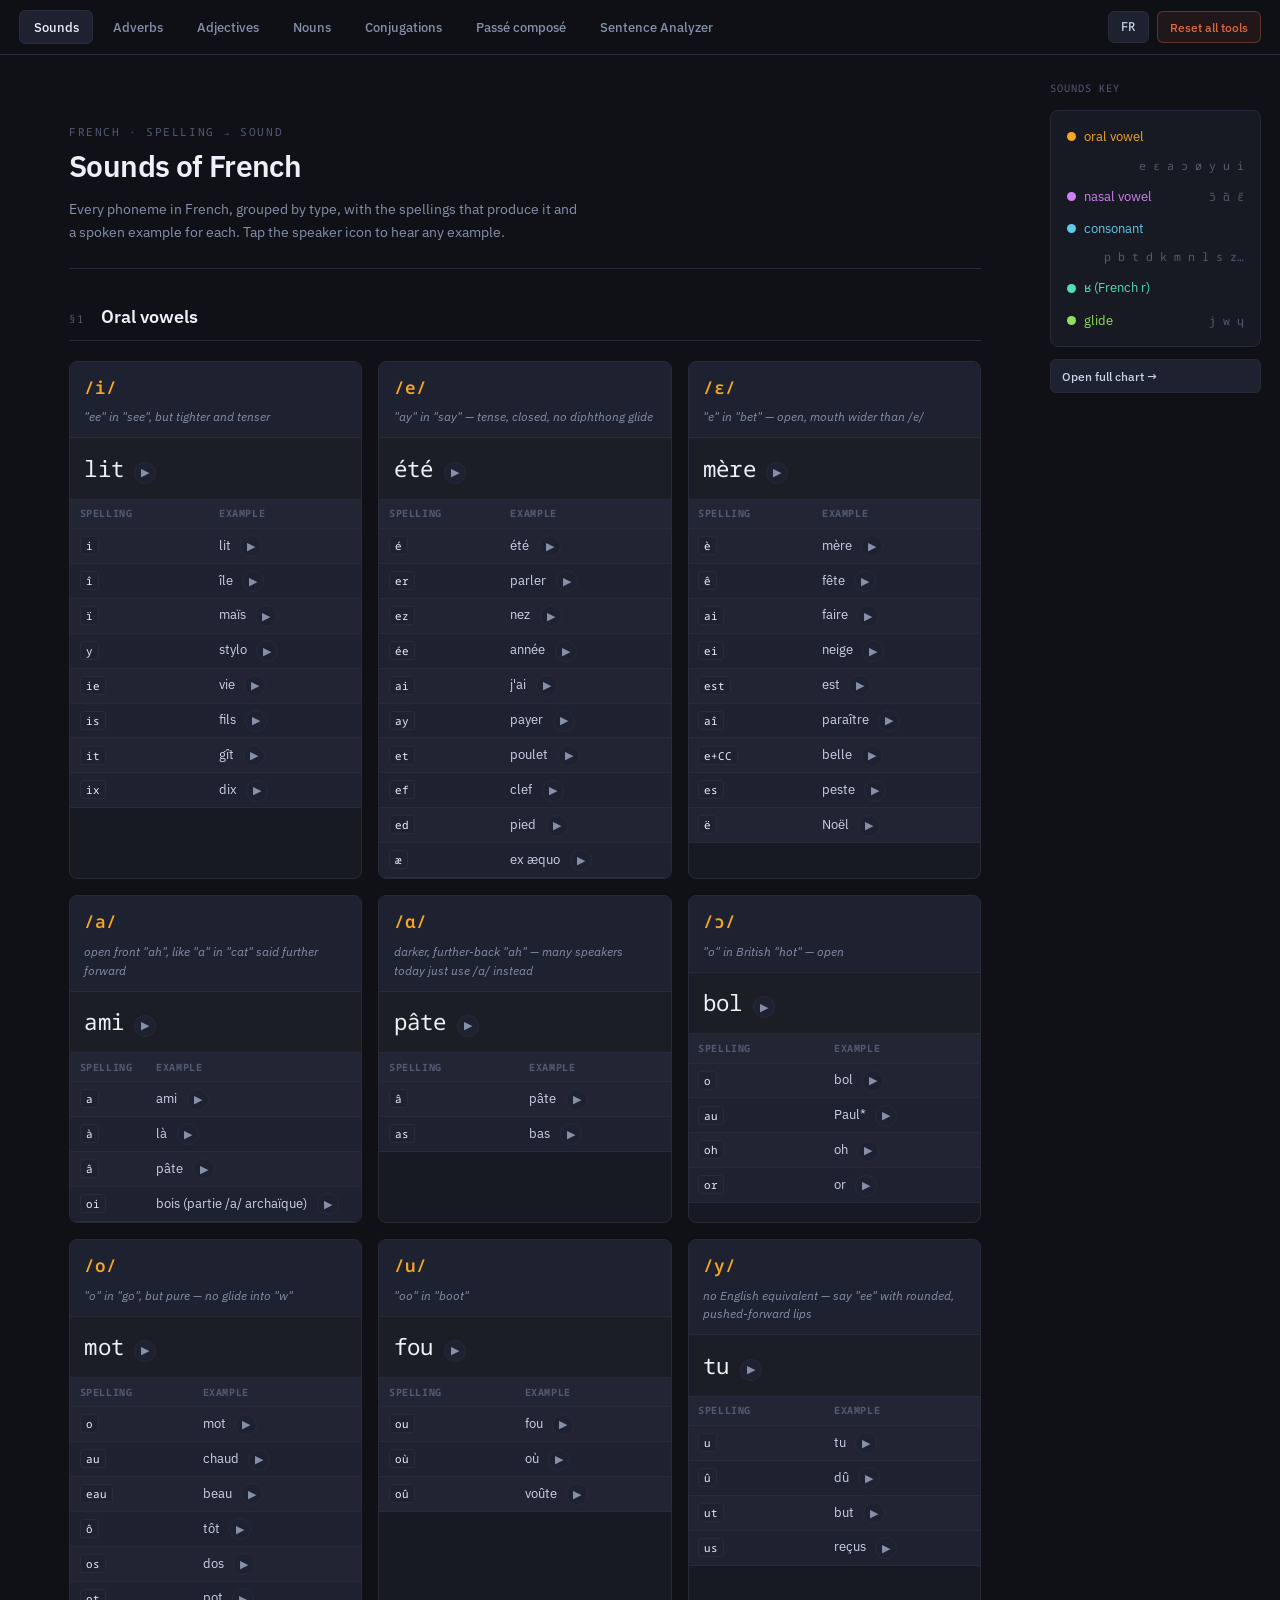
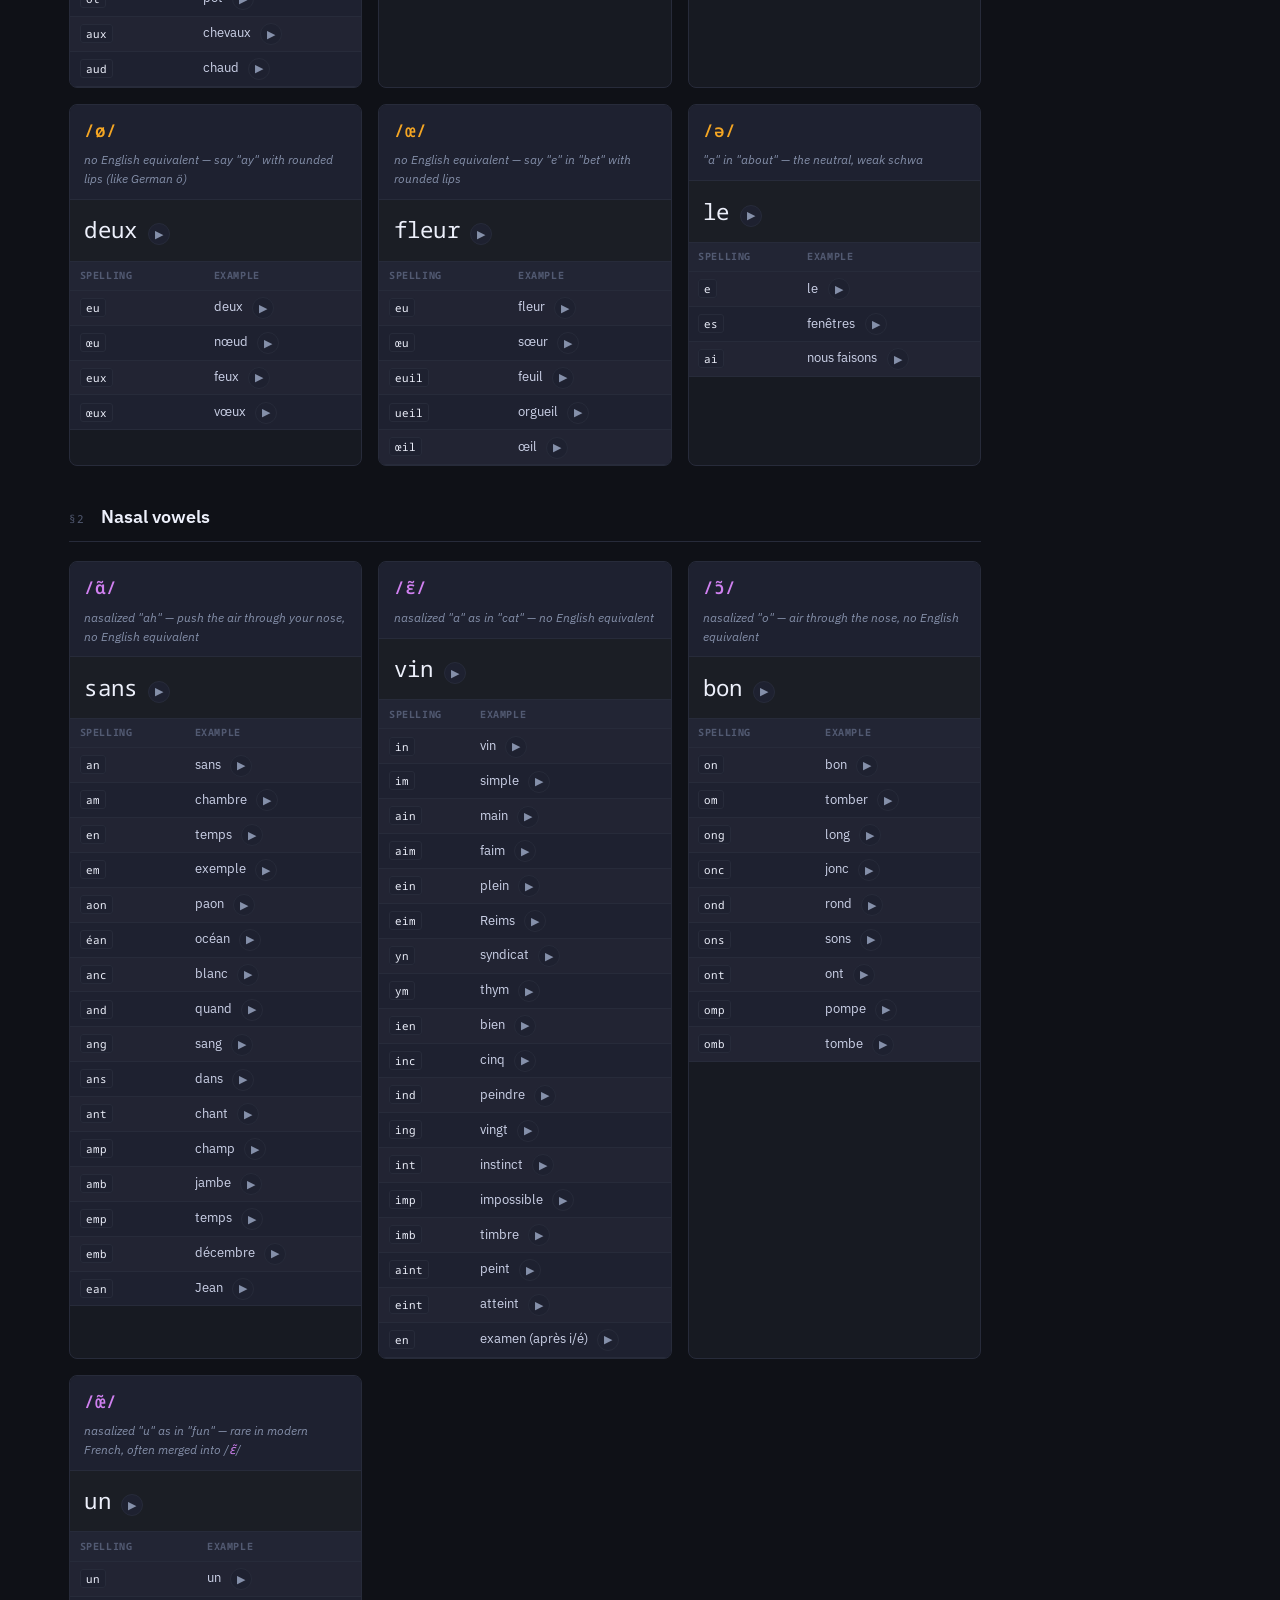
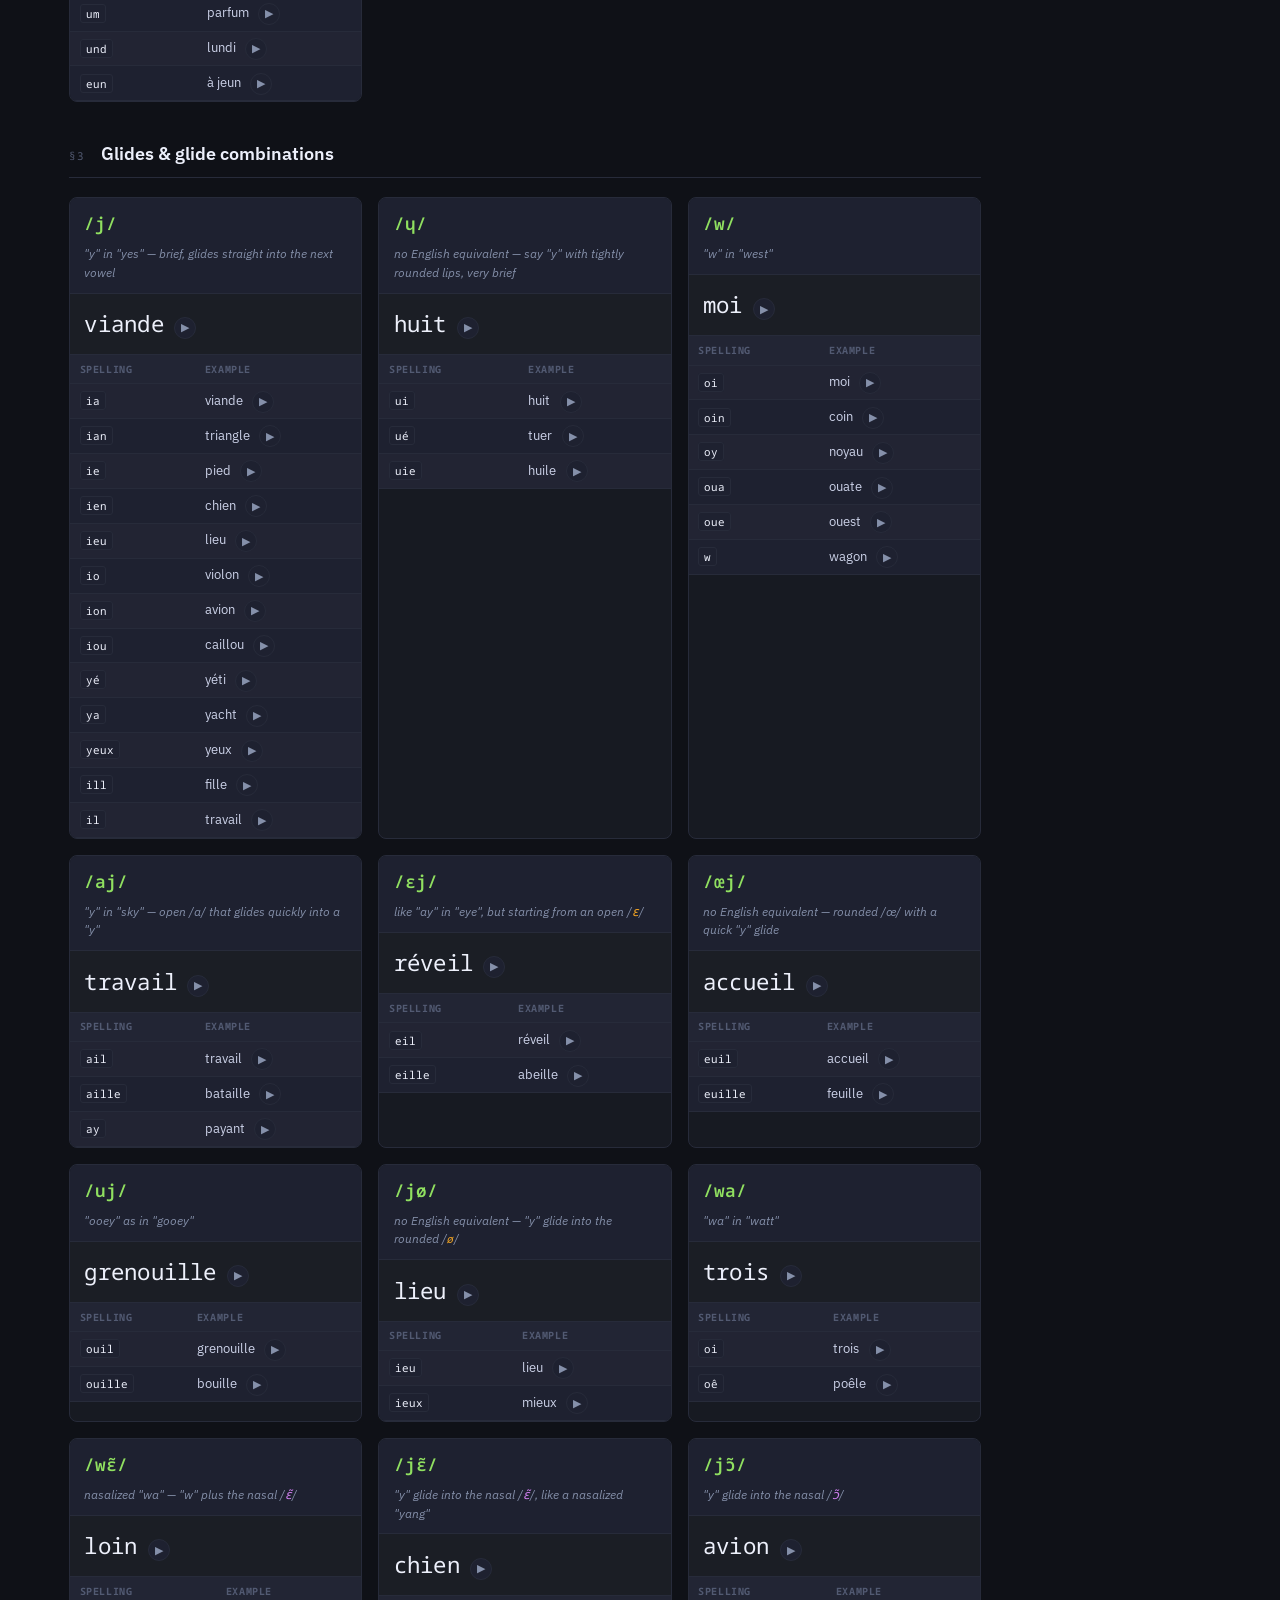
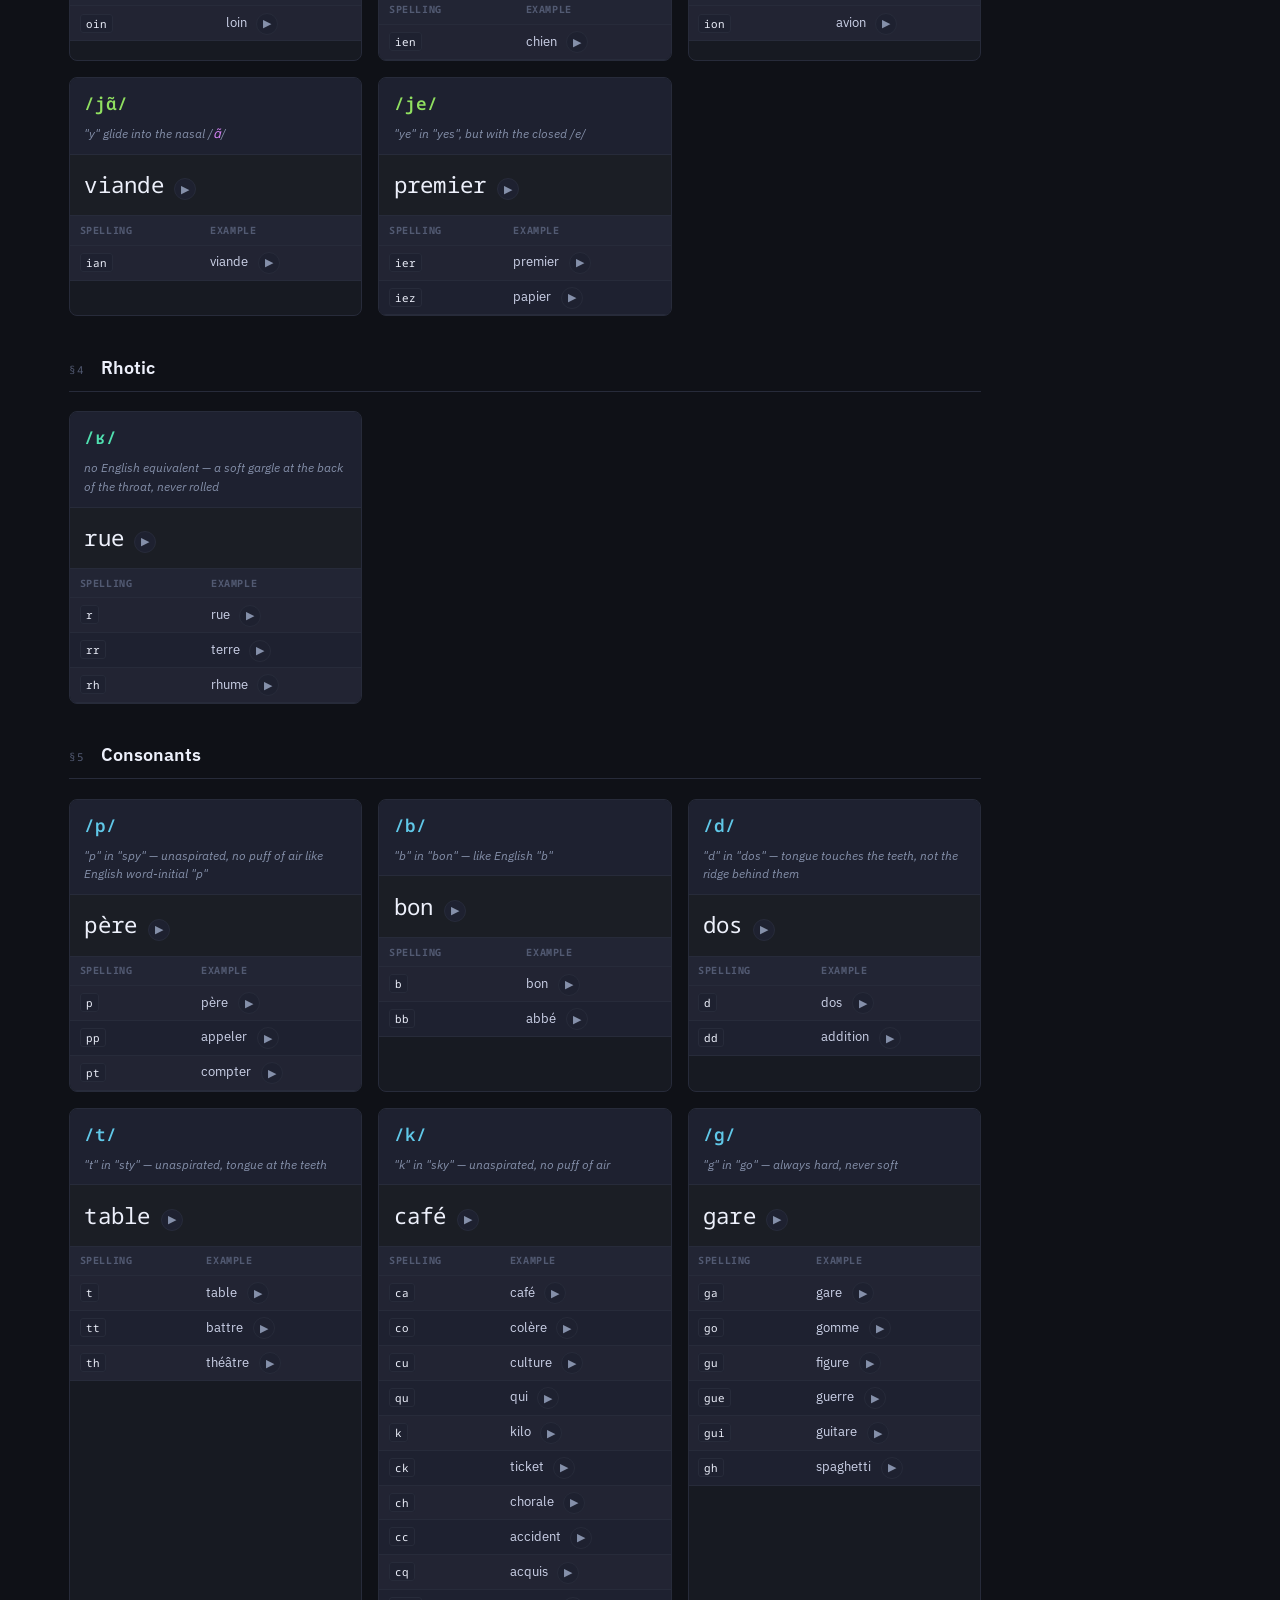
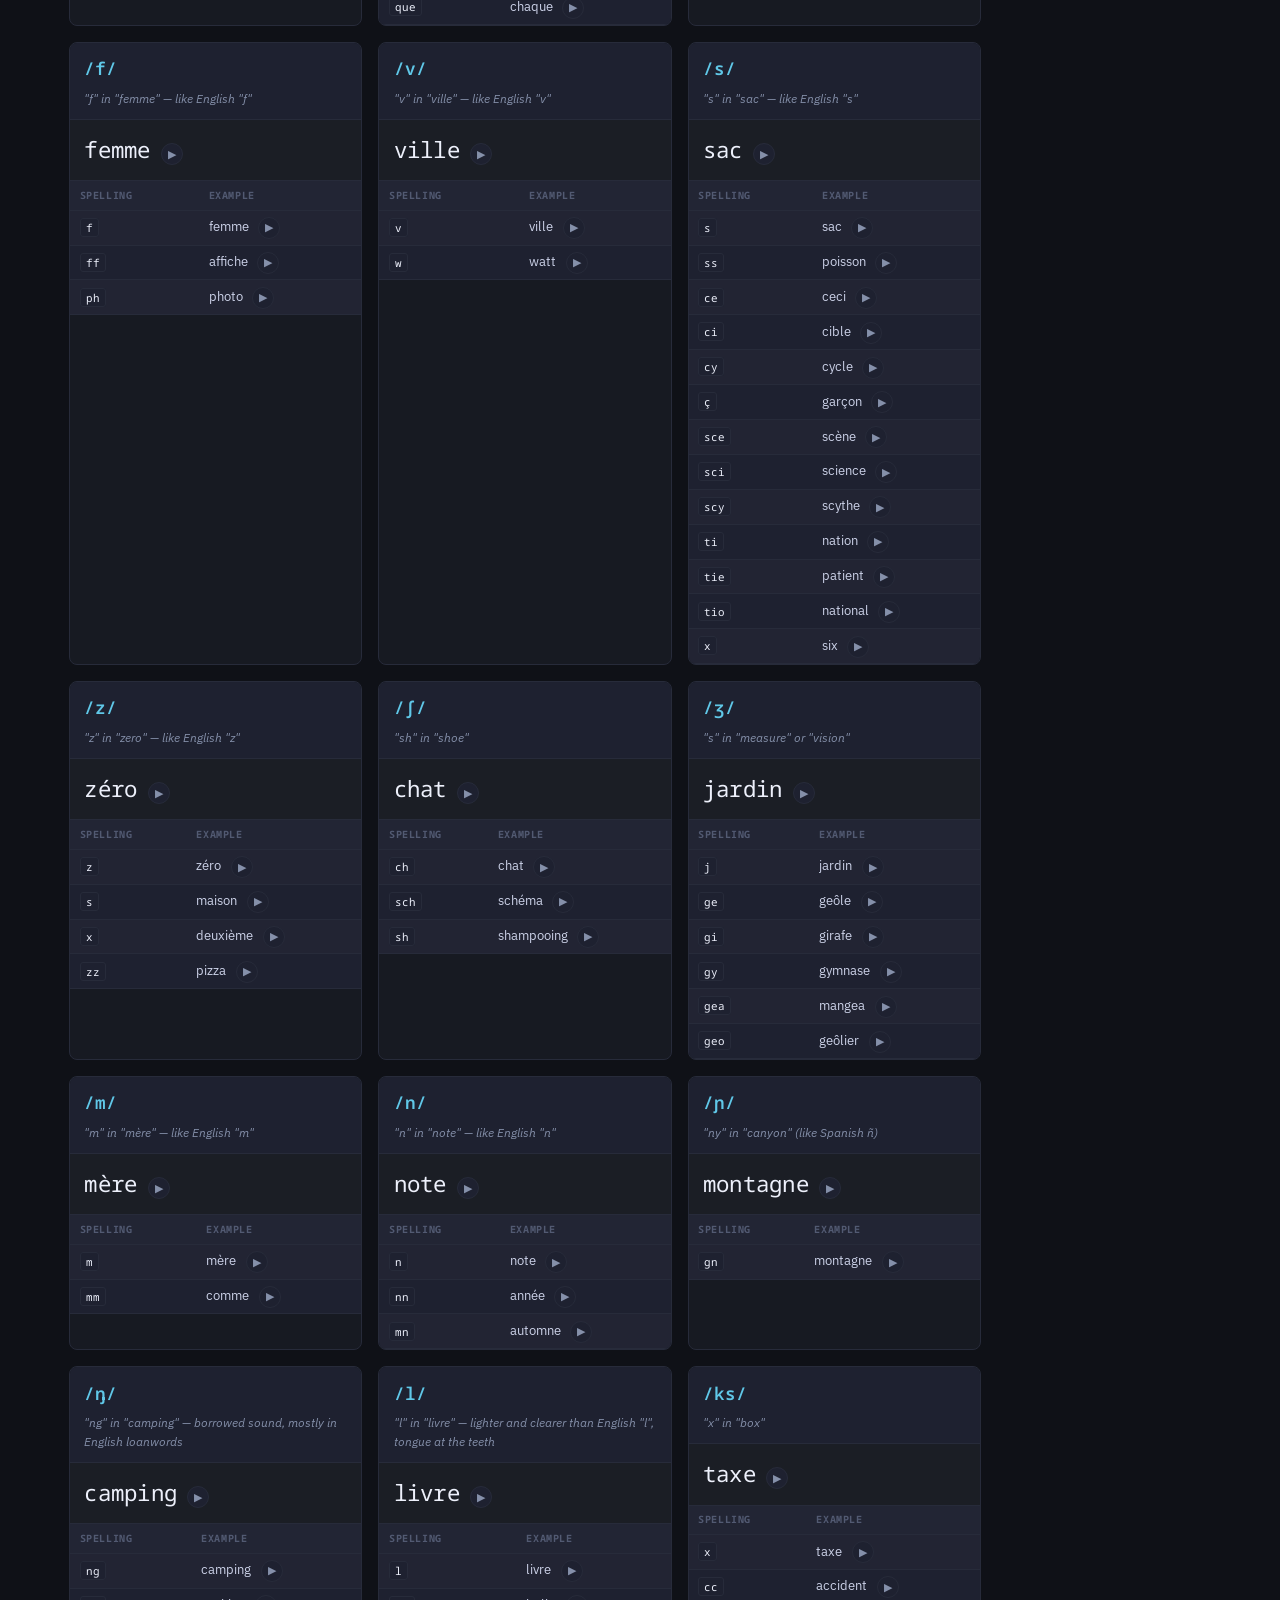
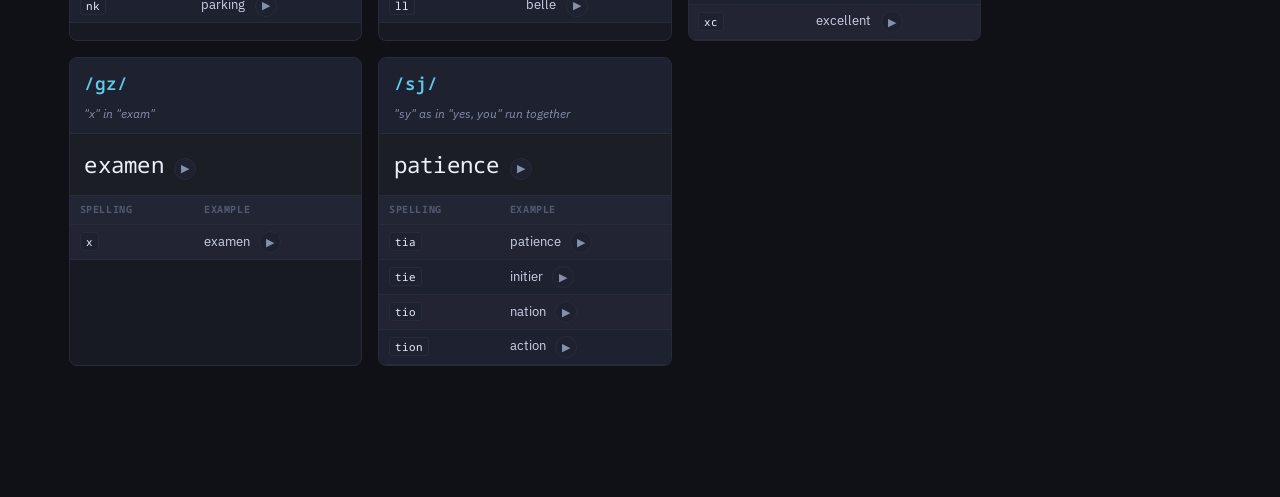
==== commit 279e7107: "Republish: Sentence Analyzer tool (POS tagging + phoneme-colored G2P)" ====
--- a/index.html
+++ b/index.html
@@ -34,12 +34,16 @@
 <script src="data/passe-compose.js"></script>
 <script src="data/sons.js"></script>
 <script src="data/conjugations.js"></script>
+<script src="data/word-dictionary.js"></script>
+<script src="js/lib/g2p.js"></script>
+<script src="js/lib/pos-tagger.js"></script>
 <script src="js/tools/adverbes.js"></script>
 <script src="js/tools/adjectifs.js"></script>
 <script src="js/tools/noms.js"></script>
 <script src="js/tools/passe-compose.js"></script>
 <script src="js/tools/sons.js"></script>
 <script src="js/tools/conjugations.js"></script>
+<script src="js/tools/analyzer.js"></script>
 <script src="js/components/phoneme-rail.js"></script>
 <script src="js/app.js"></script>
 </body>
--- a/css/pronunciation.css
+++ b/css/pronunciation.css
@@ -195,6 +195,59 @@
 }
 .conj-verblist td:first-child { font-style: italic; color: var(--text); }
 
+/* ── sentence analyzer ── */
+.analyzer-input-wrap { margin: 1.2rem 0 0.8rem; }
+.analyzer-input {
+  width: 100%;
+  background: var(--surface);
+  border: 1px solid var(--border);
+  border-radius: 8px;
+  color: var(--bright);
+  font-family: 'IBM Plex Sans', sans-serif;
+  font-size: 1rem;
+  padding: 0.9rem 1.1rem;
+  resize: vertical;
+  line-height: 1.6;
+}
+.analyzer-input:focus { outline: none; border-color: var(--dim); }
+.analyzer-input::placeholder { color: var(--muted); }
+
+.analyzer-actions { display: flex; gap: 0.6rem; margin-bottom: 1.6rem; }
+.analyzer-actions .nav-btn { text-decoration: none; display: inline-flex; align-items: center; }
+.analyzer-actions .nav-btn.is-disabled { opacity: 0.4; pointer-events: none; }
+
+.analyzer-tokens {
+  display: flex; flex-wrap: wrap; align-items: flex-start; gap: 0.5rem 0.3rem;
+  padding: 1.2rem;
+  background: var(--surface);
+  border: 1px solid var(--border);
+  border-radius: 8px;
+  margin-bottom: 1.5rem;
+  line-height: 1.4;
+}
+.analyzer-punct { color: var(--dim); align-self: center; }
+
+.token-card {
+  background: var(--surface2);
+  border: 1px solid var(--border);
+  border-radius: 6px;
+  padding: 0.5rem 0.7rem;
+  min-width: 64px;
+  text-align: center;
+}
+.token-word { font-weight: 600; color: var(--bright); font-size: 0.95rem; }
+.token-word .say { width: 16px; height: 16px; font-size: 0.55rem; margin-left: 0.25rem; }
+.token-pos {
+  font-family: 'Noto Sans Mono', monospace; font-size: 0.62rem;
+  text-transform: uppercase; letter-spacing: 0.05em; color: var(--muted);
+  margin: 0.2rem 0;
+}
+.token-ipa { font-family: 'Noto Sans Mono', monospace; font-size: 0.85rem; }
+
+.analyzer-legend { display: flex; flex-wrap: wrap; gap: 0.5rem 1.2rem; margin-bottom: 2rem; }
+.analyzer-legend-item { font-size: 0.8rem; color: var(--dim); }
+.analyzer-legend-item code { margin-right: 0.3rem; }
+
 /* ── static (non-interactive) decision flowchart ── */
 .flow {
   display: flex; flex-direction: column; align-items: center;
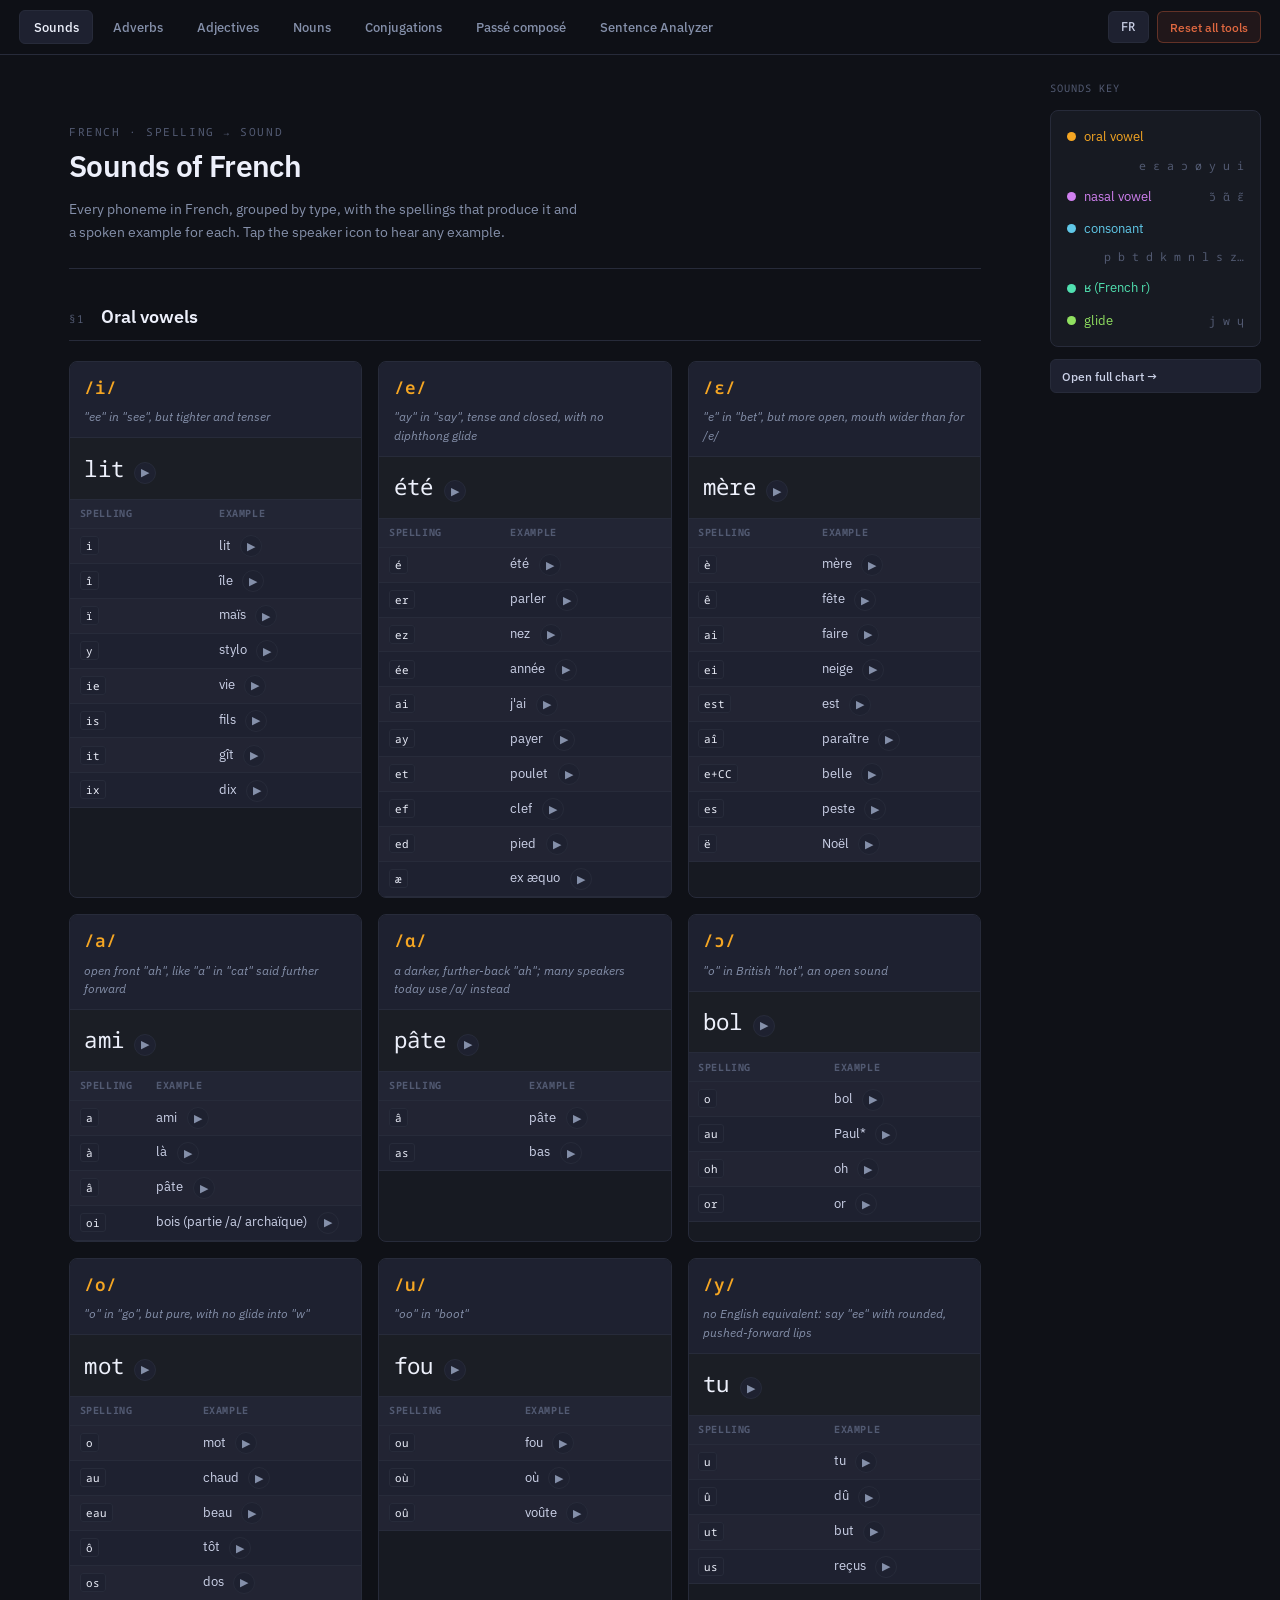
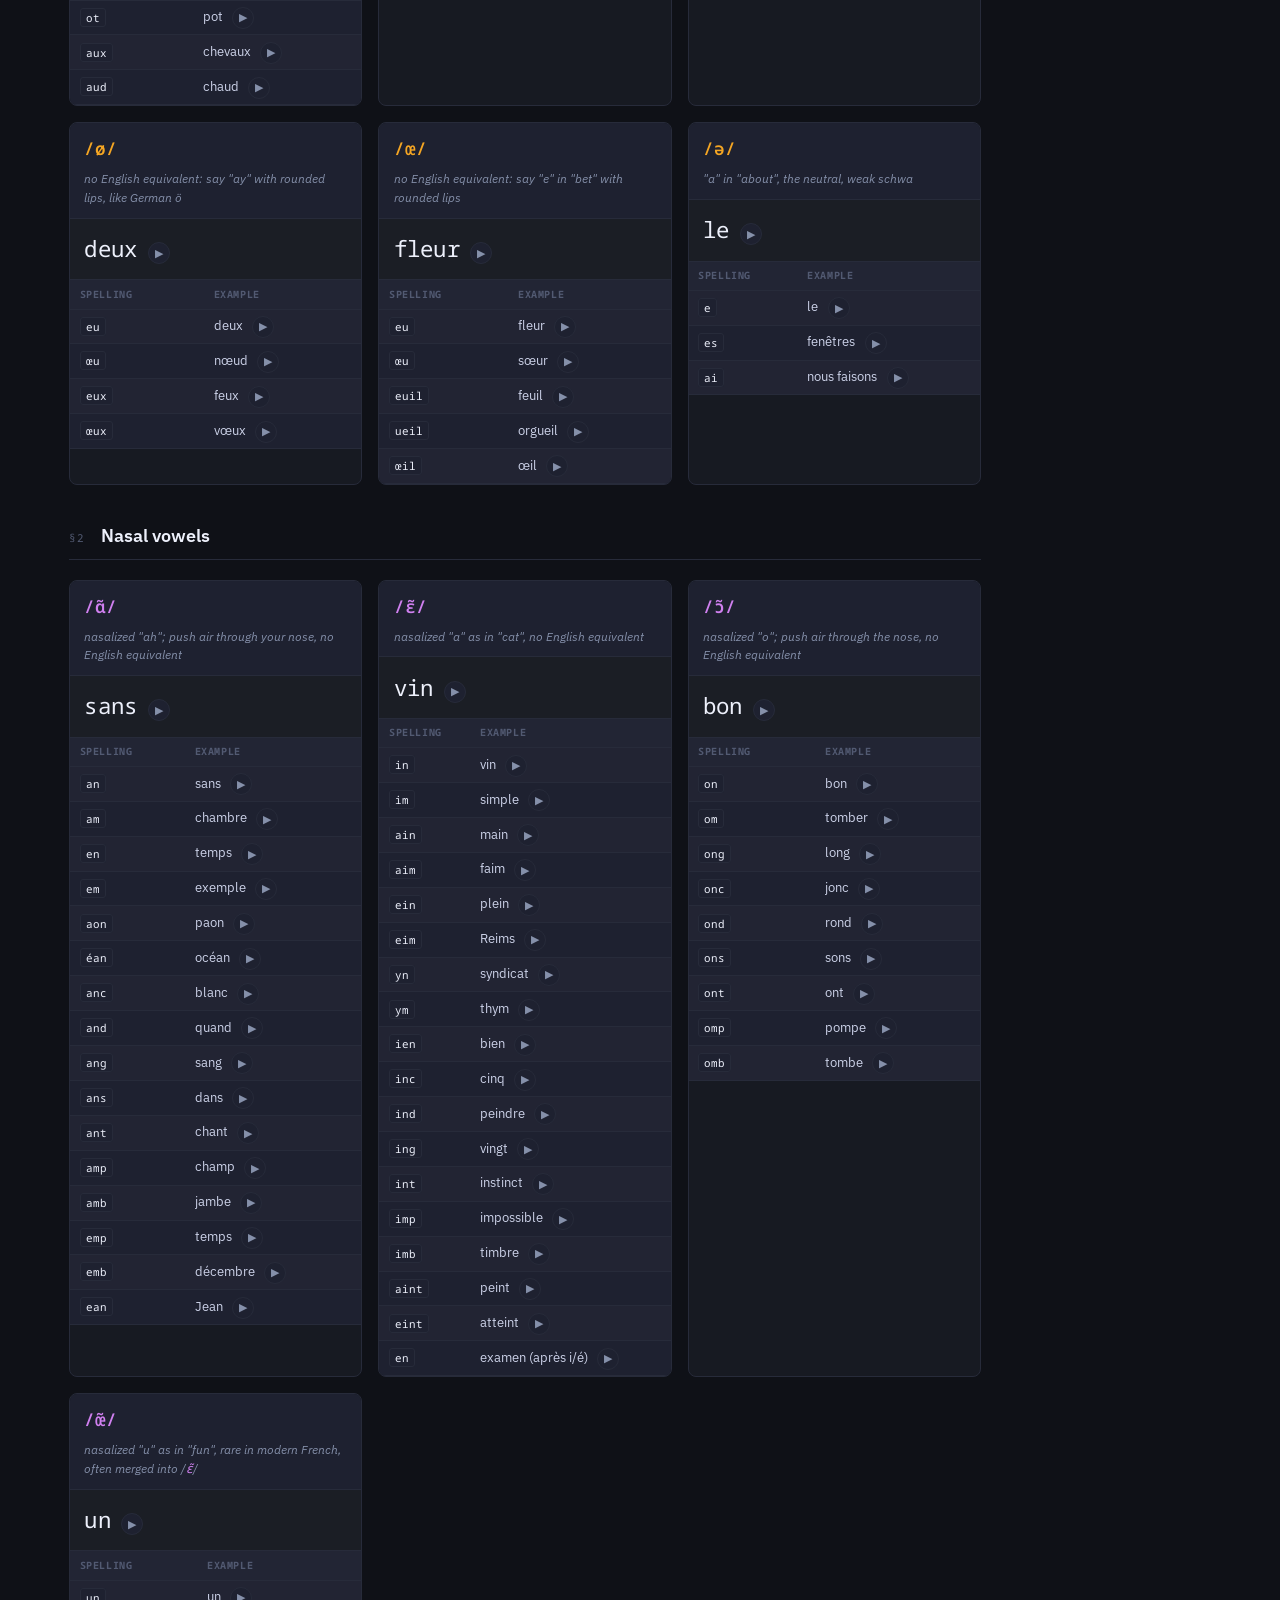
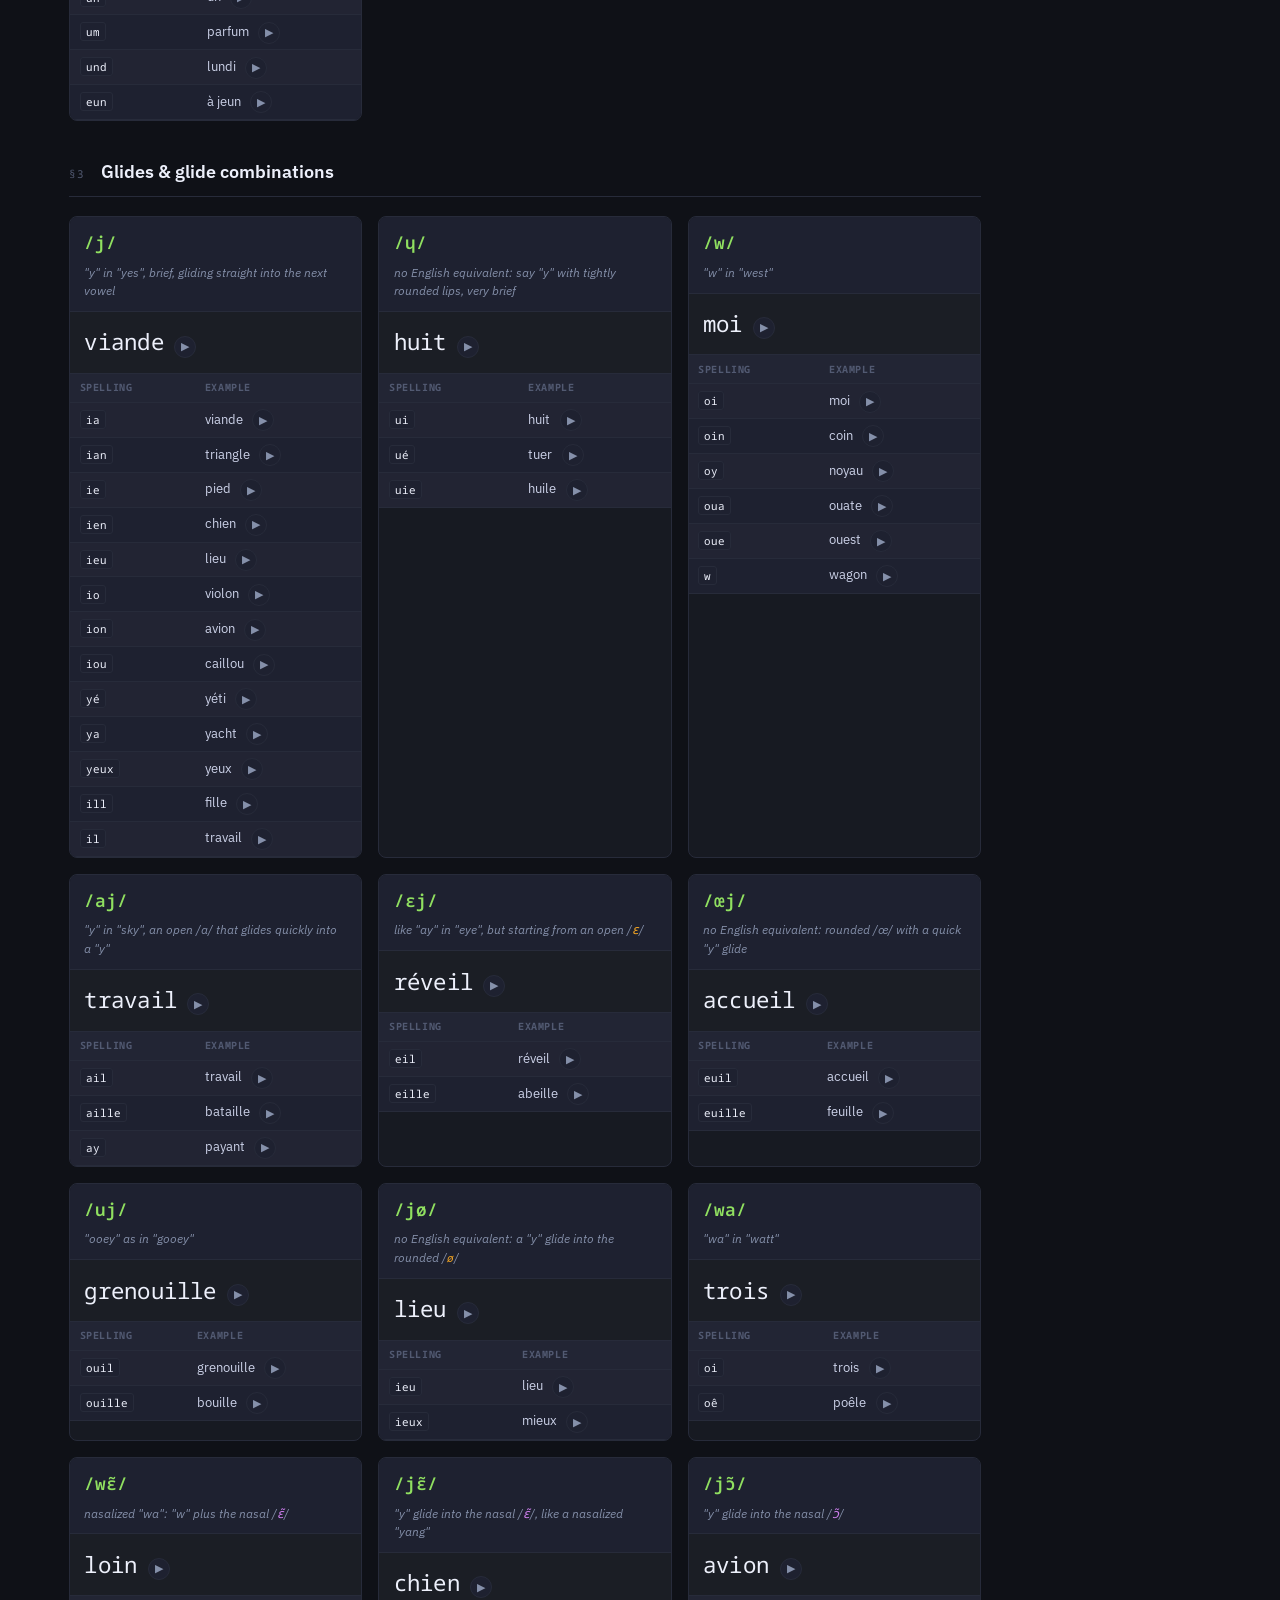
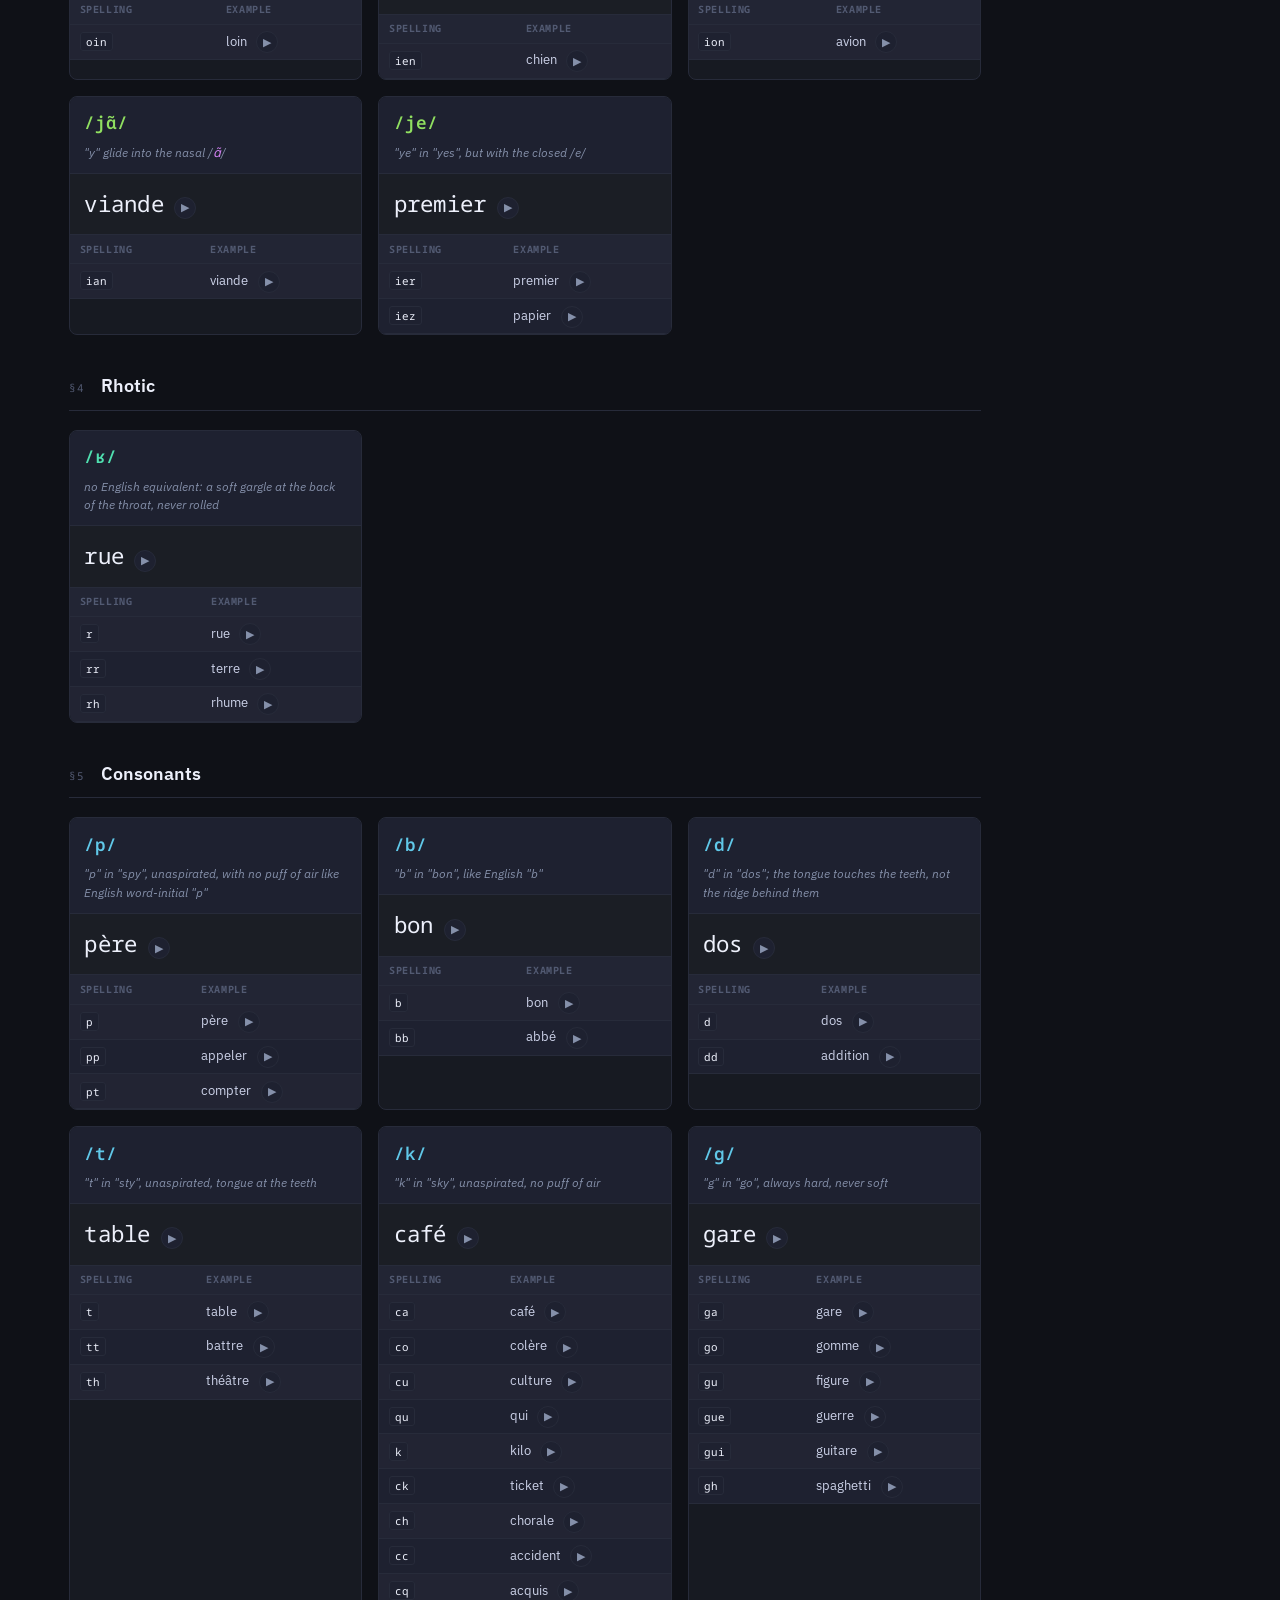
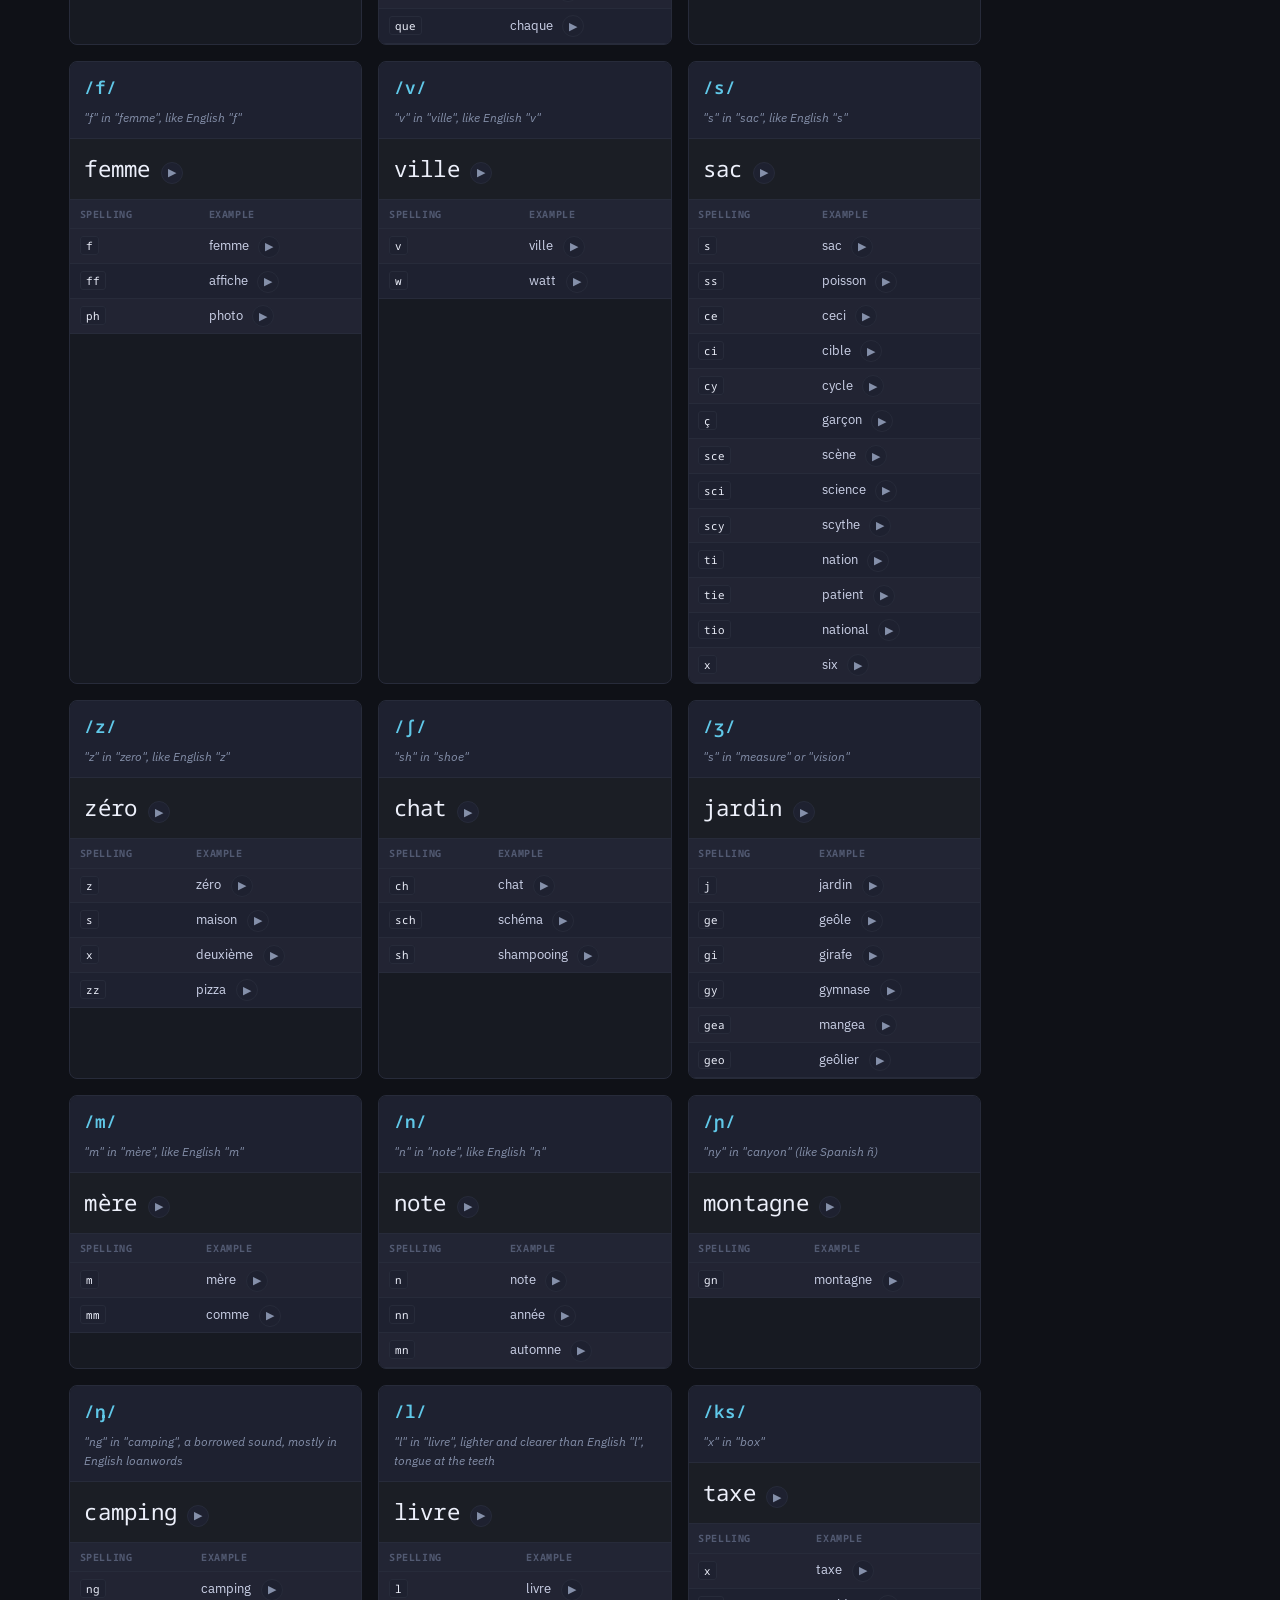
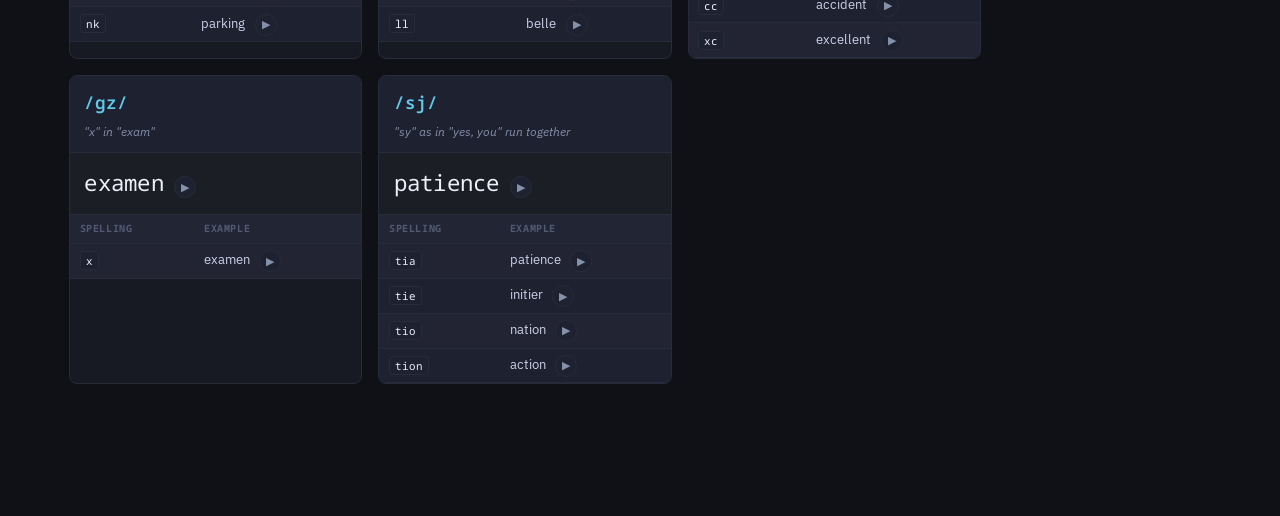
==== commit 995f9d20: "Publish: prose cleanup, drop hand-rolled analyzer engines Co-Authored-By: Claude Sonnet 5 <noreply@a" ====
--- a/index.html
+++ b/index.html
@@ -35,8 +35,8 @@
 <script src="data/sons.js"></script>
 <script src="data/conjugations.js"></script>
 <script src="data/word-dictionary.js"></script>
-<script src="js/lib/g2p.js"></script>
-<script src="js/lib/pos-tagger.js"></script>
+<script src="js/lib/translate.js"></script>
+<script src="js/lib/nlp-engines.js"></script>
 <script src="js/tools/adverbes.js"></script>
 <script src="js/tools/adjectifs.js"></script>
 <script src="js/tools/noms.js"></script>
--- a/css/pronunciation.css
+++ b/css/pronunciation.css
@@ -212,9 +212,6 @@
 .analyzer-input:focus { outline: none; border-color: var(--dim); }
 .analyzer-input::placeholder { color: var(--muted); }
 
-.analyzer-actions { display: flex; gap: 0.6rem; margin-bottom: 1.6rem; }
-.analyzer-actions .nav-btn { text-decoration: none; display: inline-flex; align-items: center; }
-.analyzer-actions .nav-btn.is-disabled { opacity: 0.4; pointer-events: none; }
 
 .analyzer-tokens {
   display: flex; flex-wrap: wrap; align-items: flex-start; gap: 0.5rem 0.3rem;
@@ -247,6 +244,40 @@
 .analyzer-legend { display: flex; flex-wrap: wrap; gap: 0.5rem 1.2rem; margin-bottom: 2rem; }
 .analyzer-legend-item { font-size: 0.8rem; color: var(--dim); }
 .analyzer-legend-item code { margin-right: 0.3rem; }
+
+.translate-grid {
+  display: grid; grid-template-columns: 1fr 1fr; gap: 1rem;
+  margin-bottom: 2rem;
+}
+.translate-panel {
+  background: var(--surface); border: 1px solid var(--border); border-radius: 8px;
+  padding: 1rem 1.1rem;
+}
+.translate-head {
+  display: flex; align-items: center; justify-content: space-between;
+  font-weight: 600; font-size: 0.85rem; color: var(--bright); margin-bottom: 0.6rem;
+}
+.translate-open {
+  font-size: 0.72rem; color: var(--muted); text-decoration: none;
+  font-family: 'Noto Sans Mono', monospace;
+}
+.translate-open:hover { color: var(--bright); }
+.translate-open.is-disabled { pointer-events: none; opacity: 0.4; }
+.translate-body { font-size: 0.92rem; color: var(--text); line-height: 1.6; min-height: 1.6rem; }
+.translate-muted { color: var(--muted); font-style: italic; font-size: 0.85rem; }
+.translate-error .translate-body { color: var(--dim); }
+.translate-key-row { margin-top: 0.8rem; }
+.translate-key-input {
+  width: 100%; background: var(--surface2); border: 1px solid var(--border);
+  border-radius: 6px; color: var(--bright); font-size: 0.82rem;
+  padding: 0.45rem 0.6rem; font-family: 'Noto Sans Mono', monospace;
+}
+.translate-key-input:focus { outline: none; border-color: var(--dim); }
+.translate-key-note { font-size: 0.68rem; color: var(--muted); margin-top: 0.4rem; line-height: 1.5; }
+
+@media (max-width: 620px) {
+  .translate-grid { grid-template-columns: 1fr; }
+}
 
 /* ── static (non-interactive) decision flowchart ── */
 .flow {
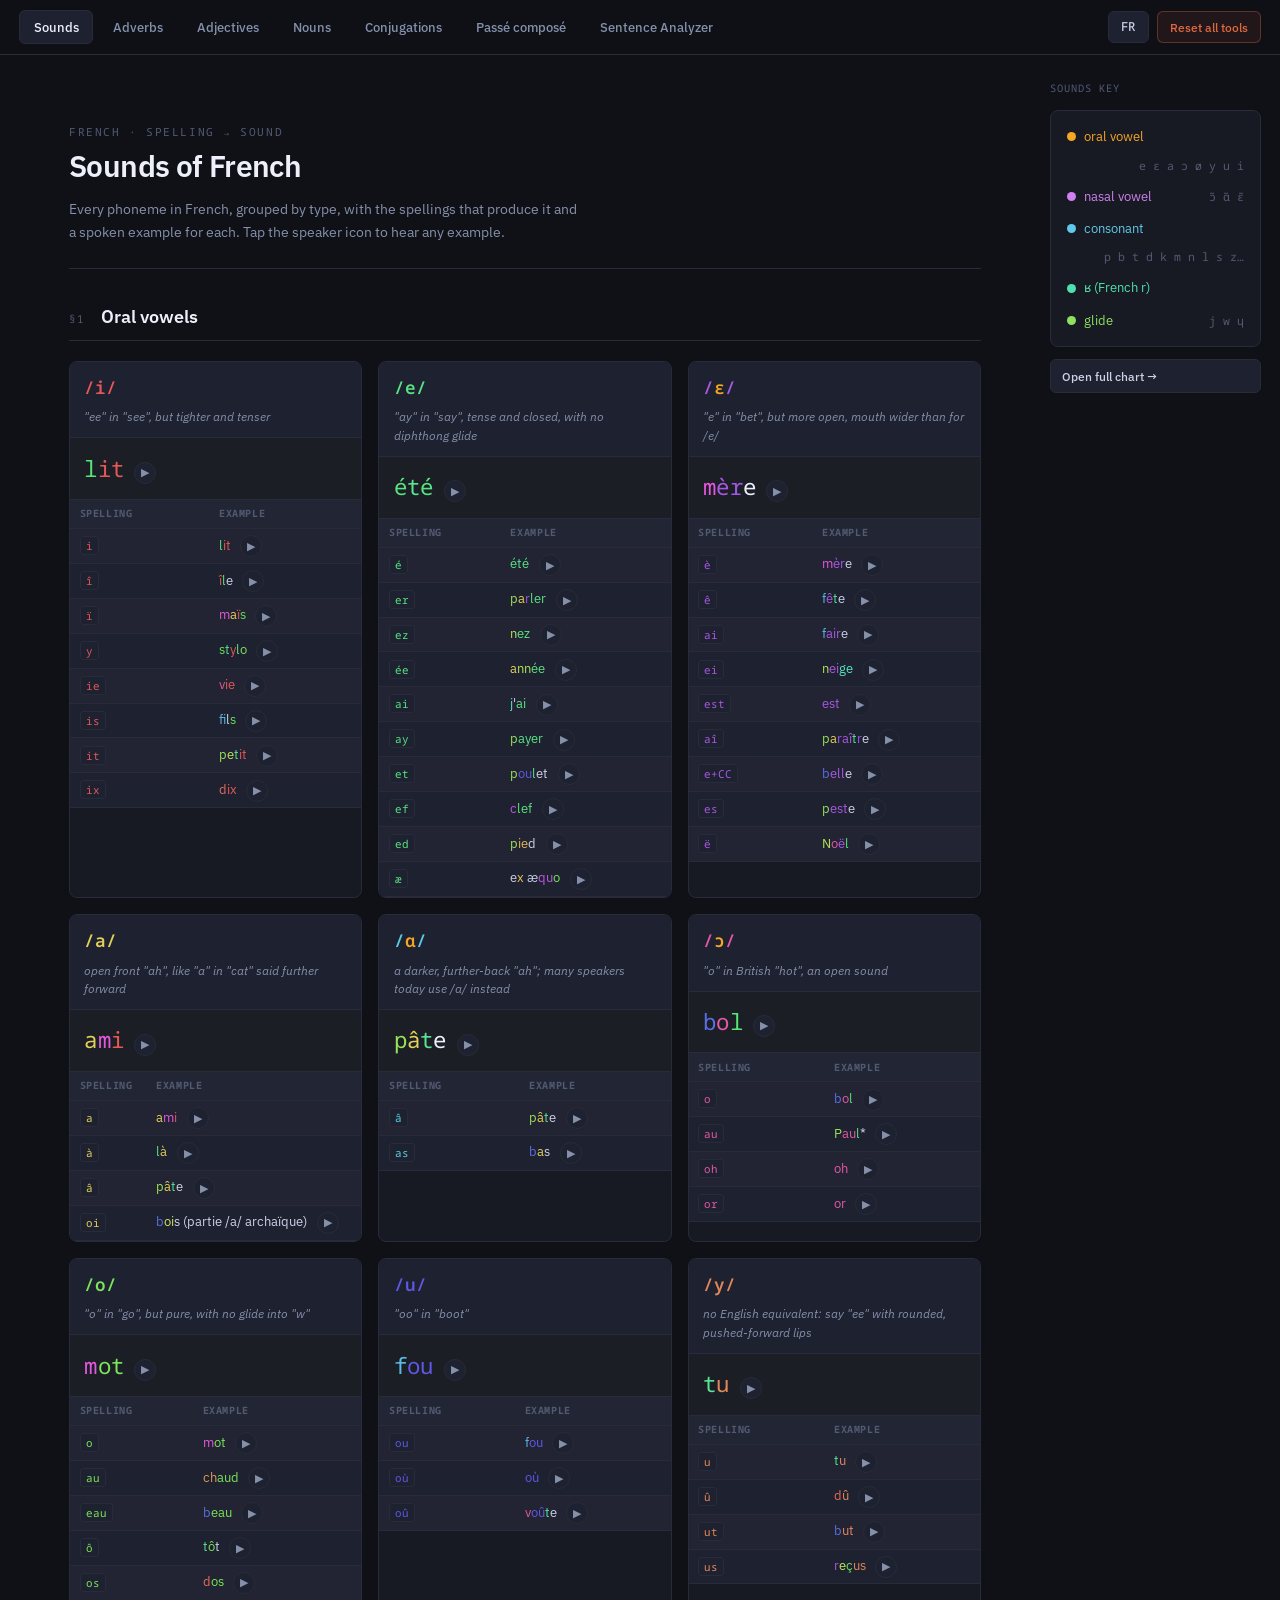
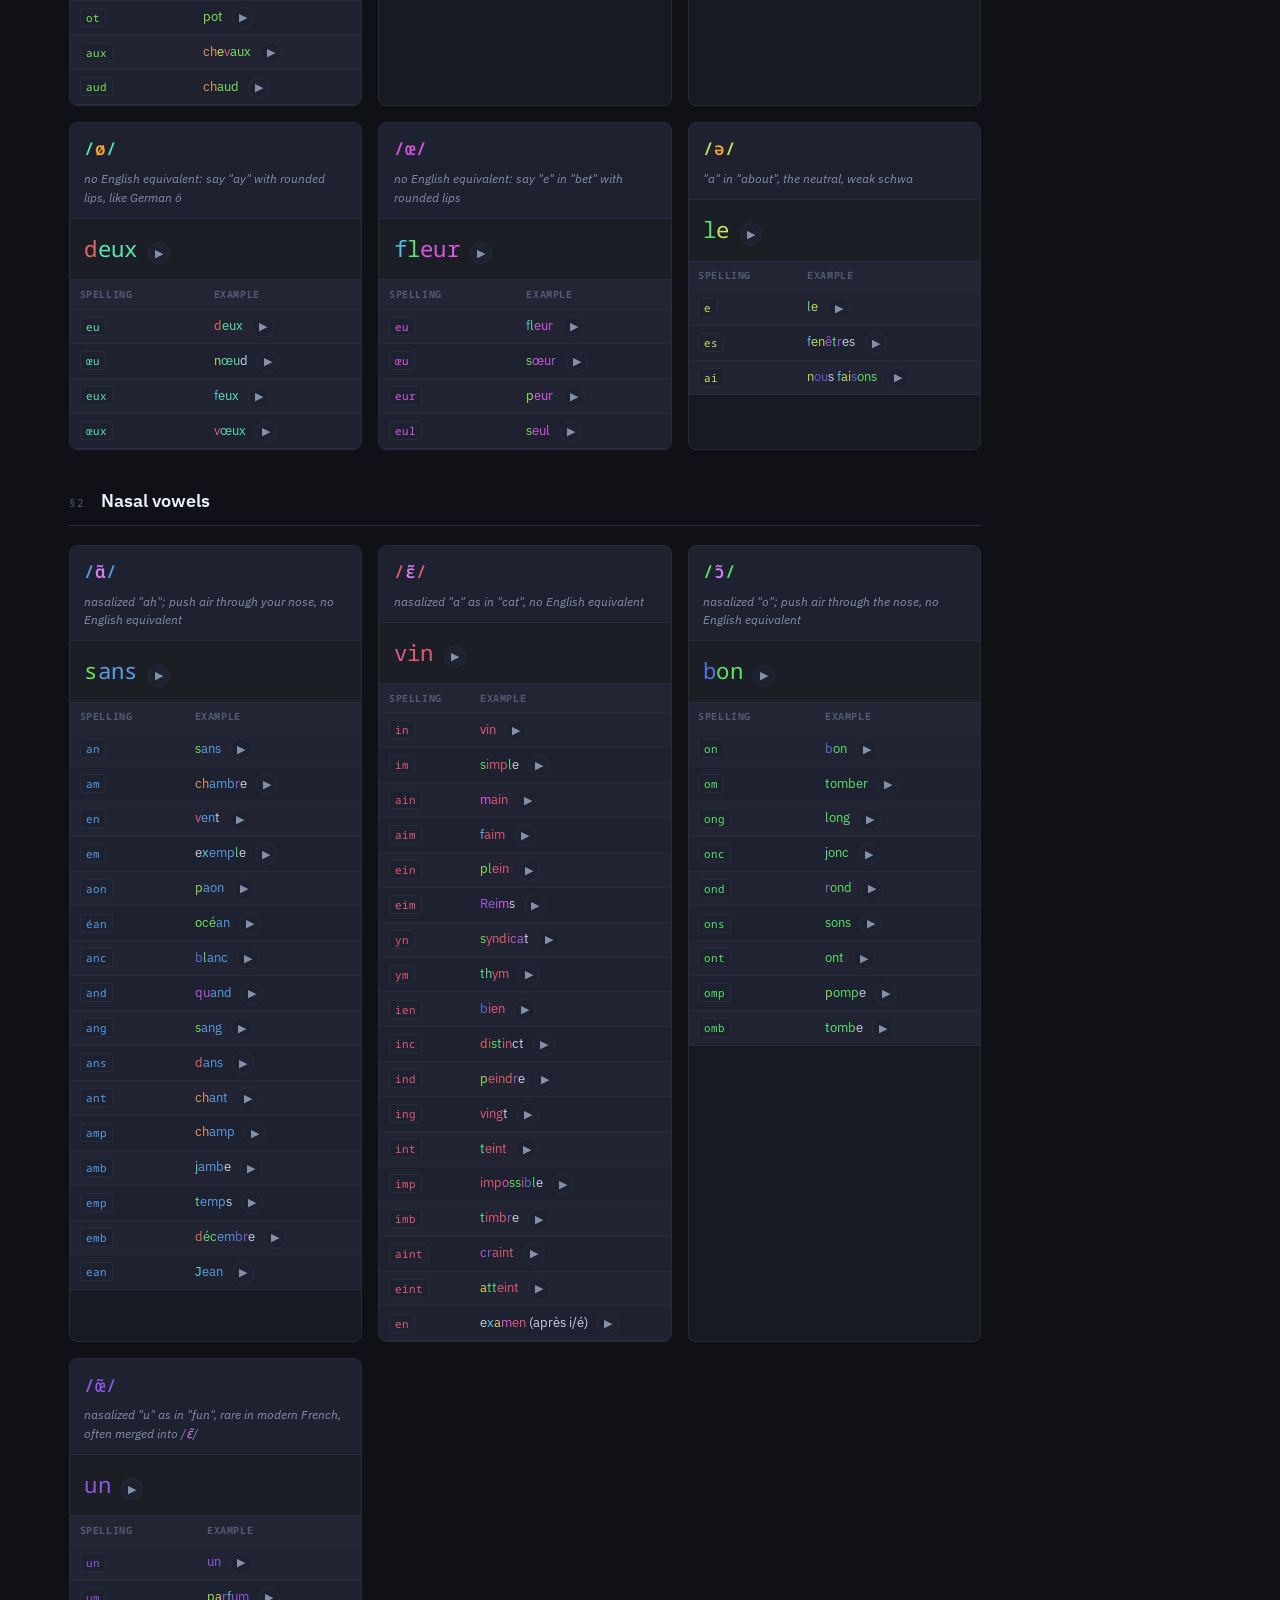
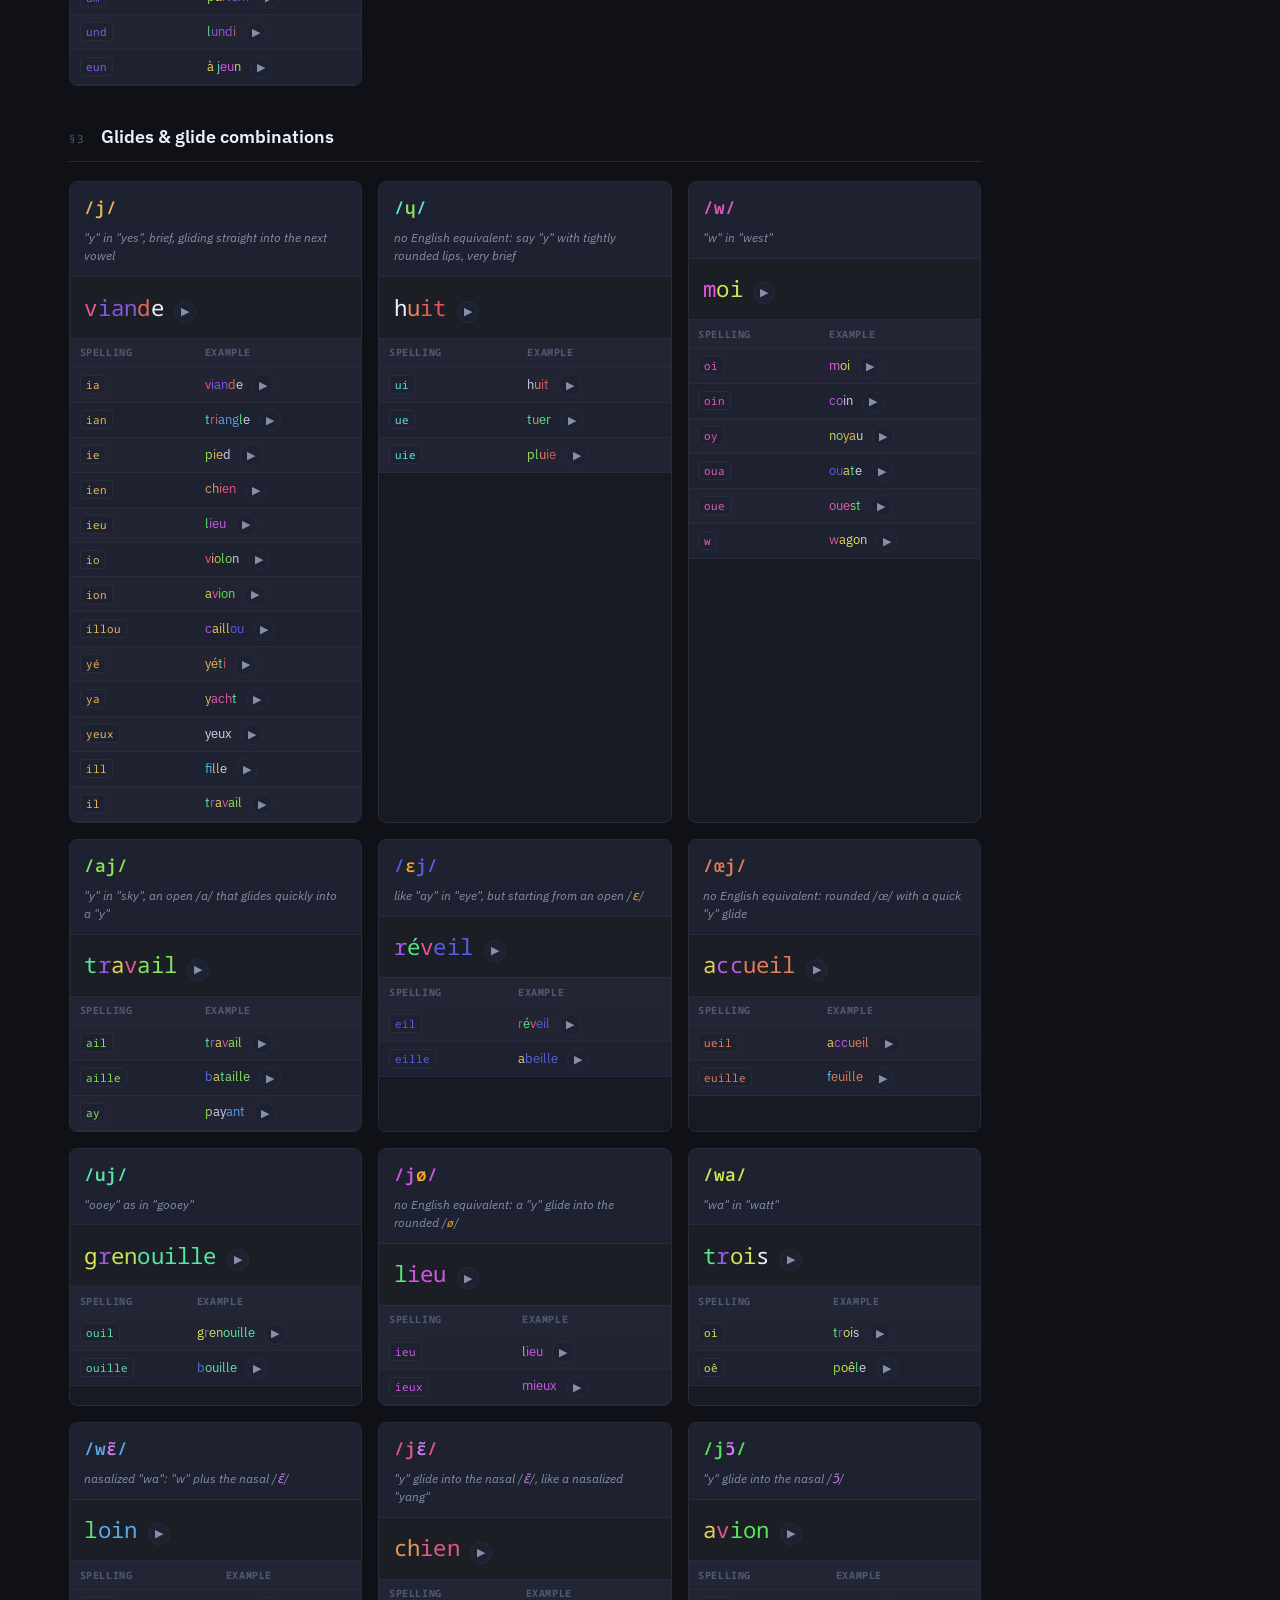
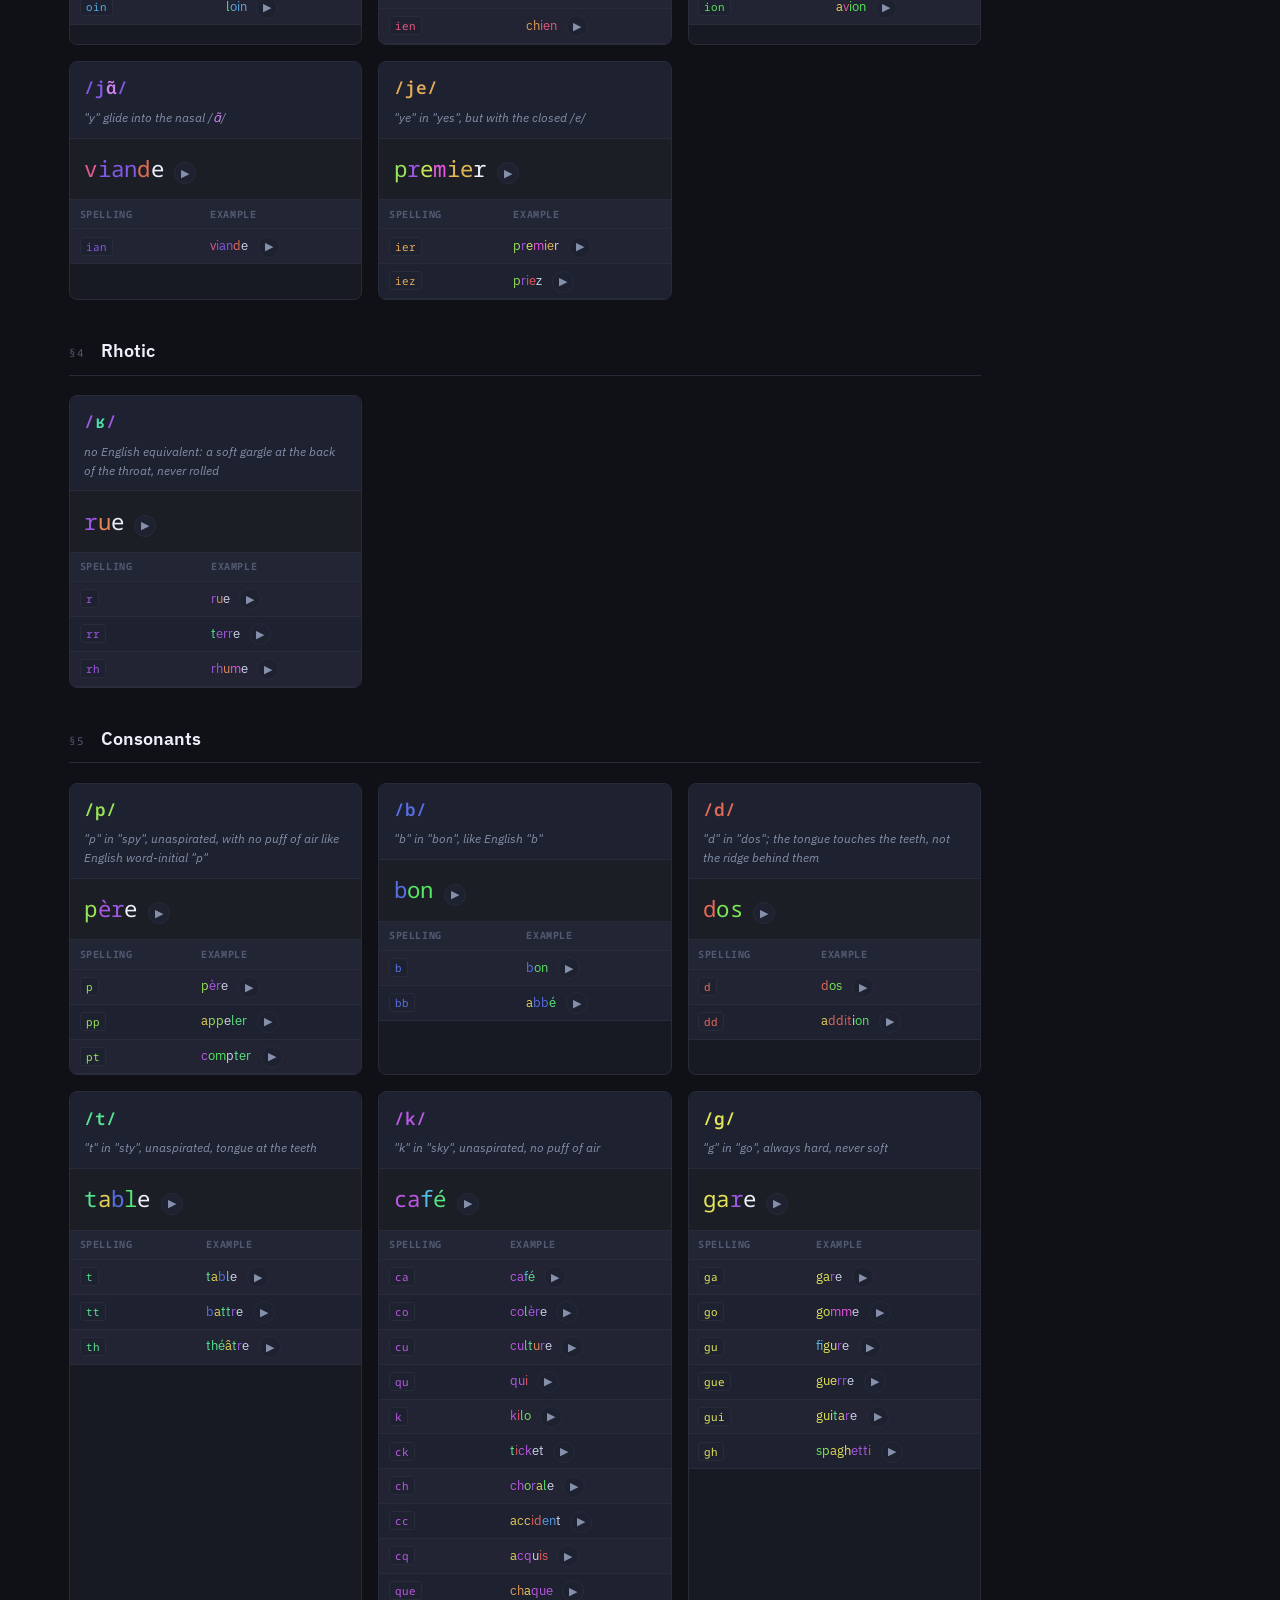
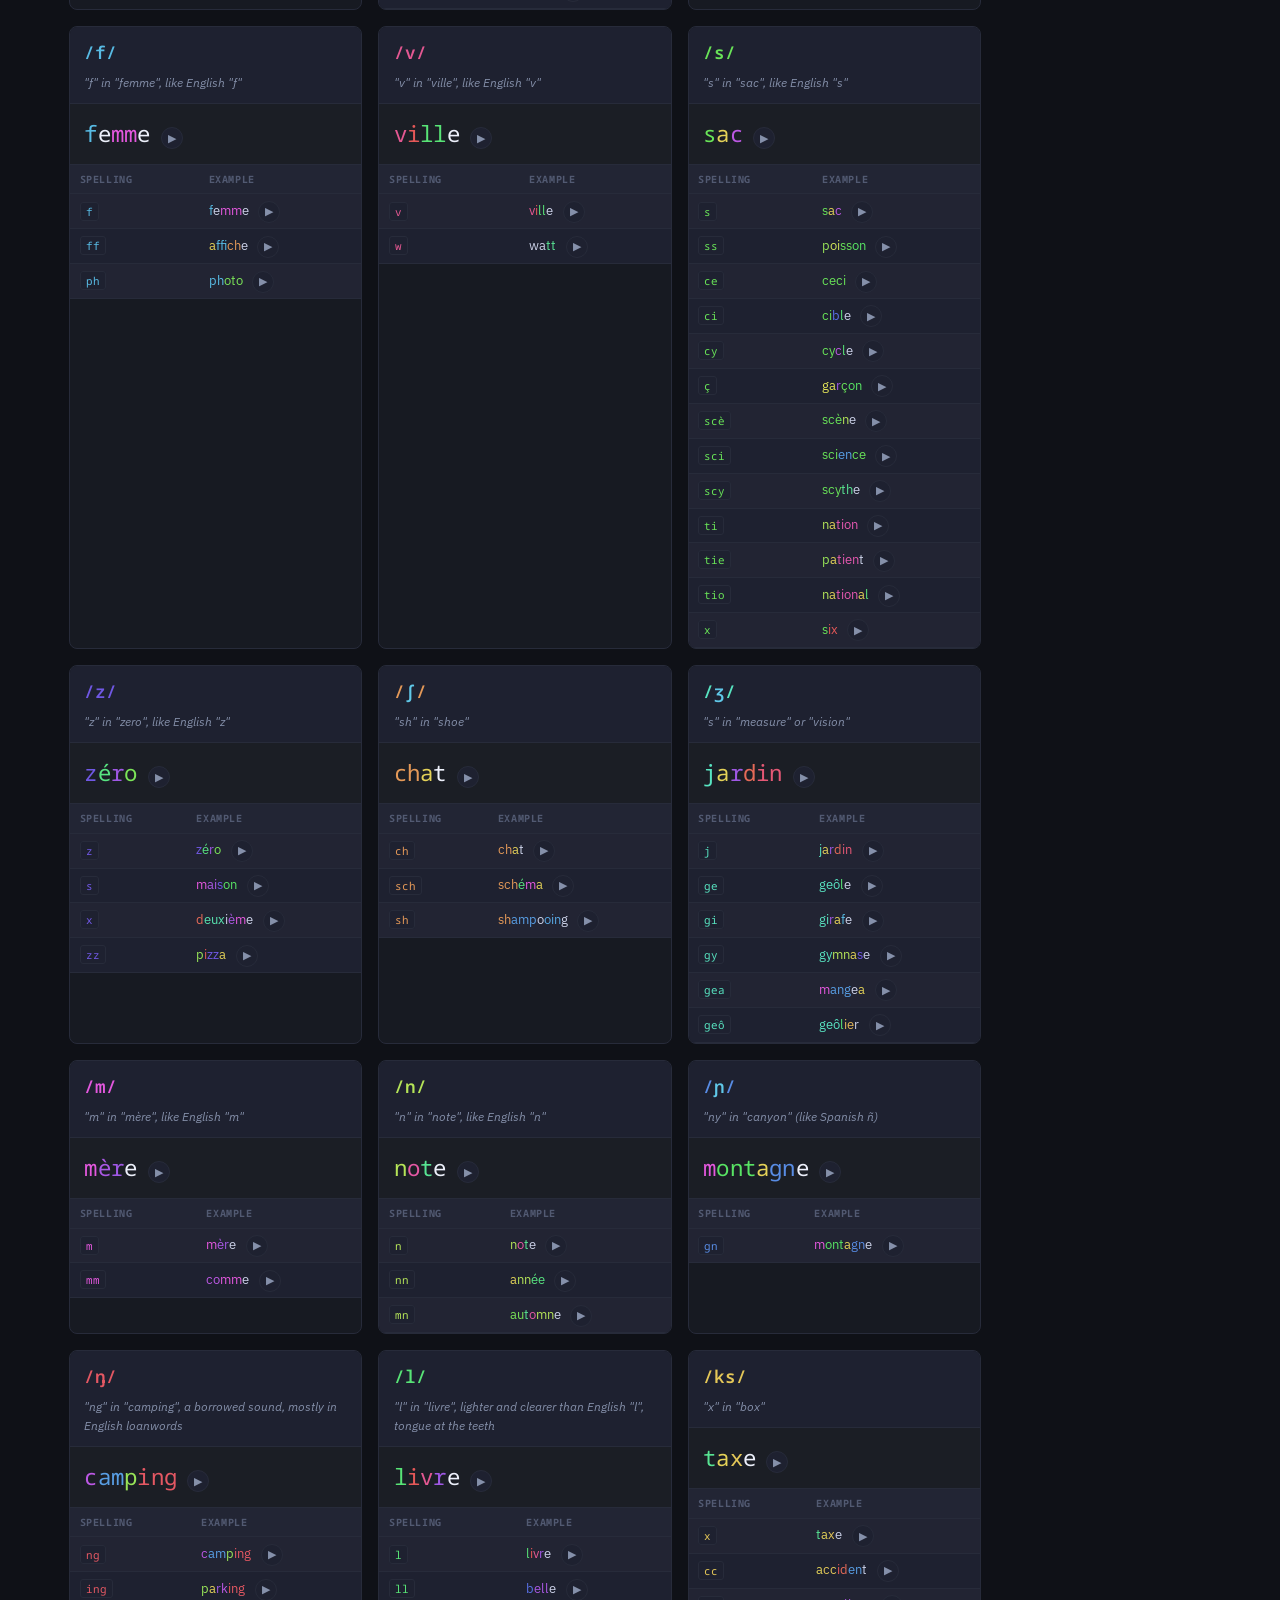
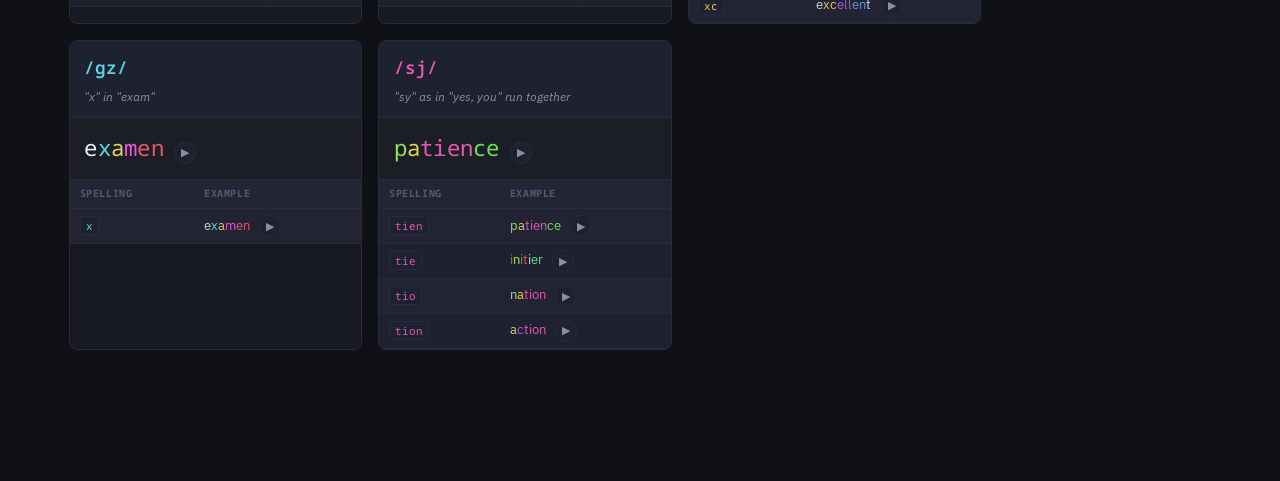
==== commit ca7fbc9f: "Publish: unique per-phoneme coloring across every Sounds page example Co-Authored-By: Claude Sonnet " ====
--- a/index.html
+++ b/index.html
@@ -33,6 +33,7 @@
 <script src="data/noms-pluriel.js"></script>
 <script src="data/passe-compose.js"></script>
 <script src="data/sons.js"></script>
+<script src="data/sons-breakdown.js"></script>
 <script src="data/conjugations.js"></script>
 <script src="data/word-dictionary.js"></script>
 <script src="js/lib/translate.js"></script>
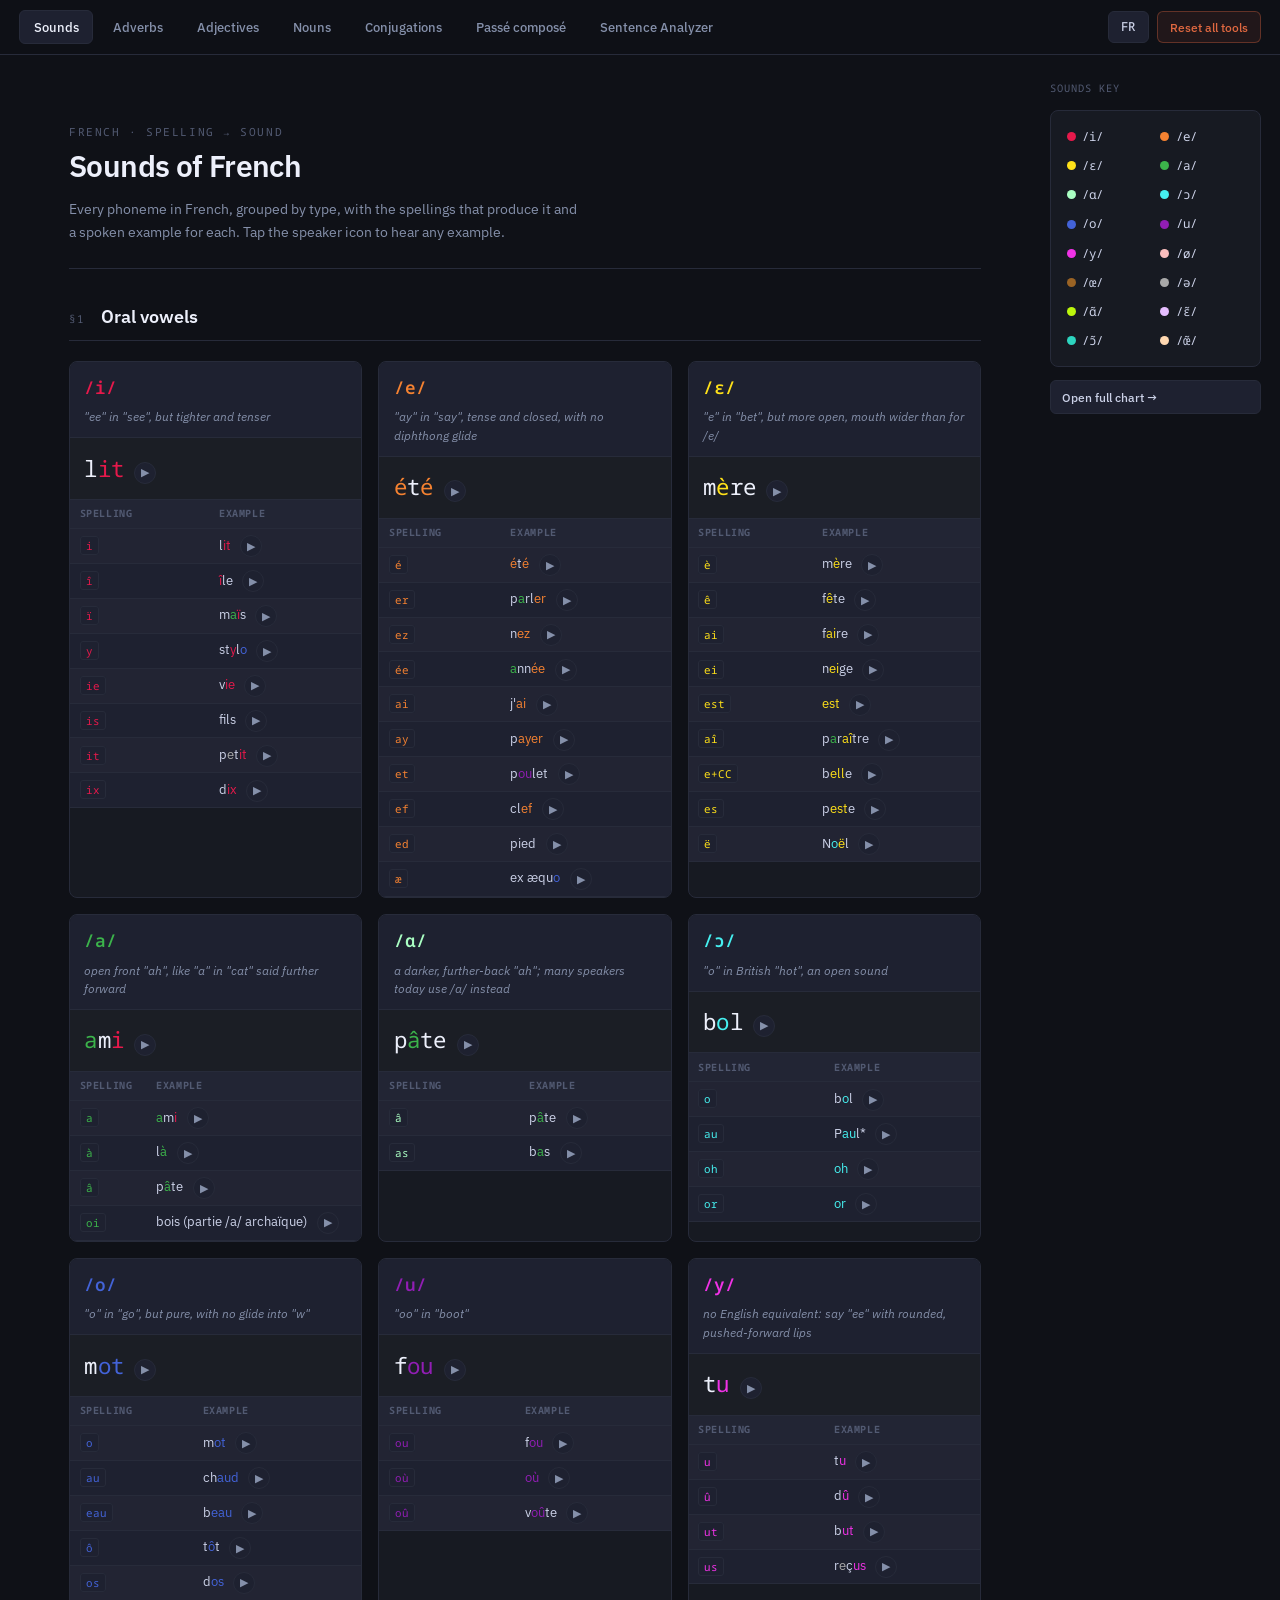
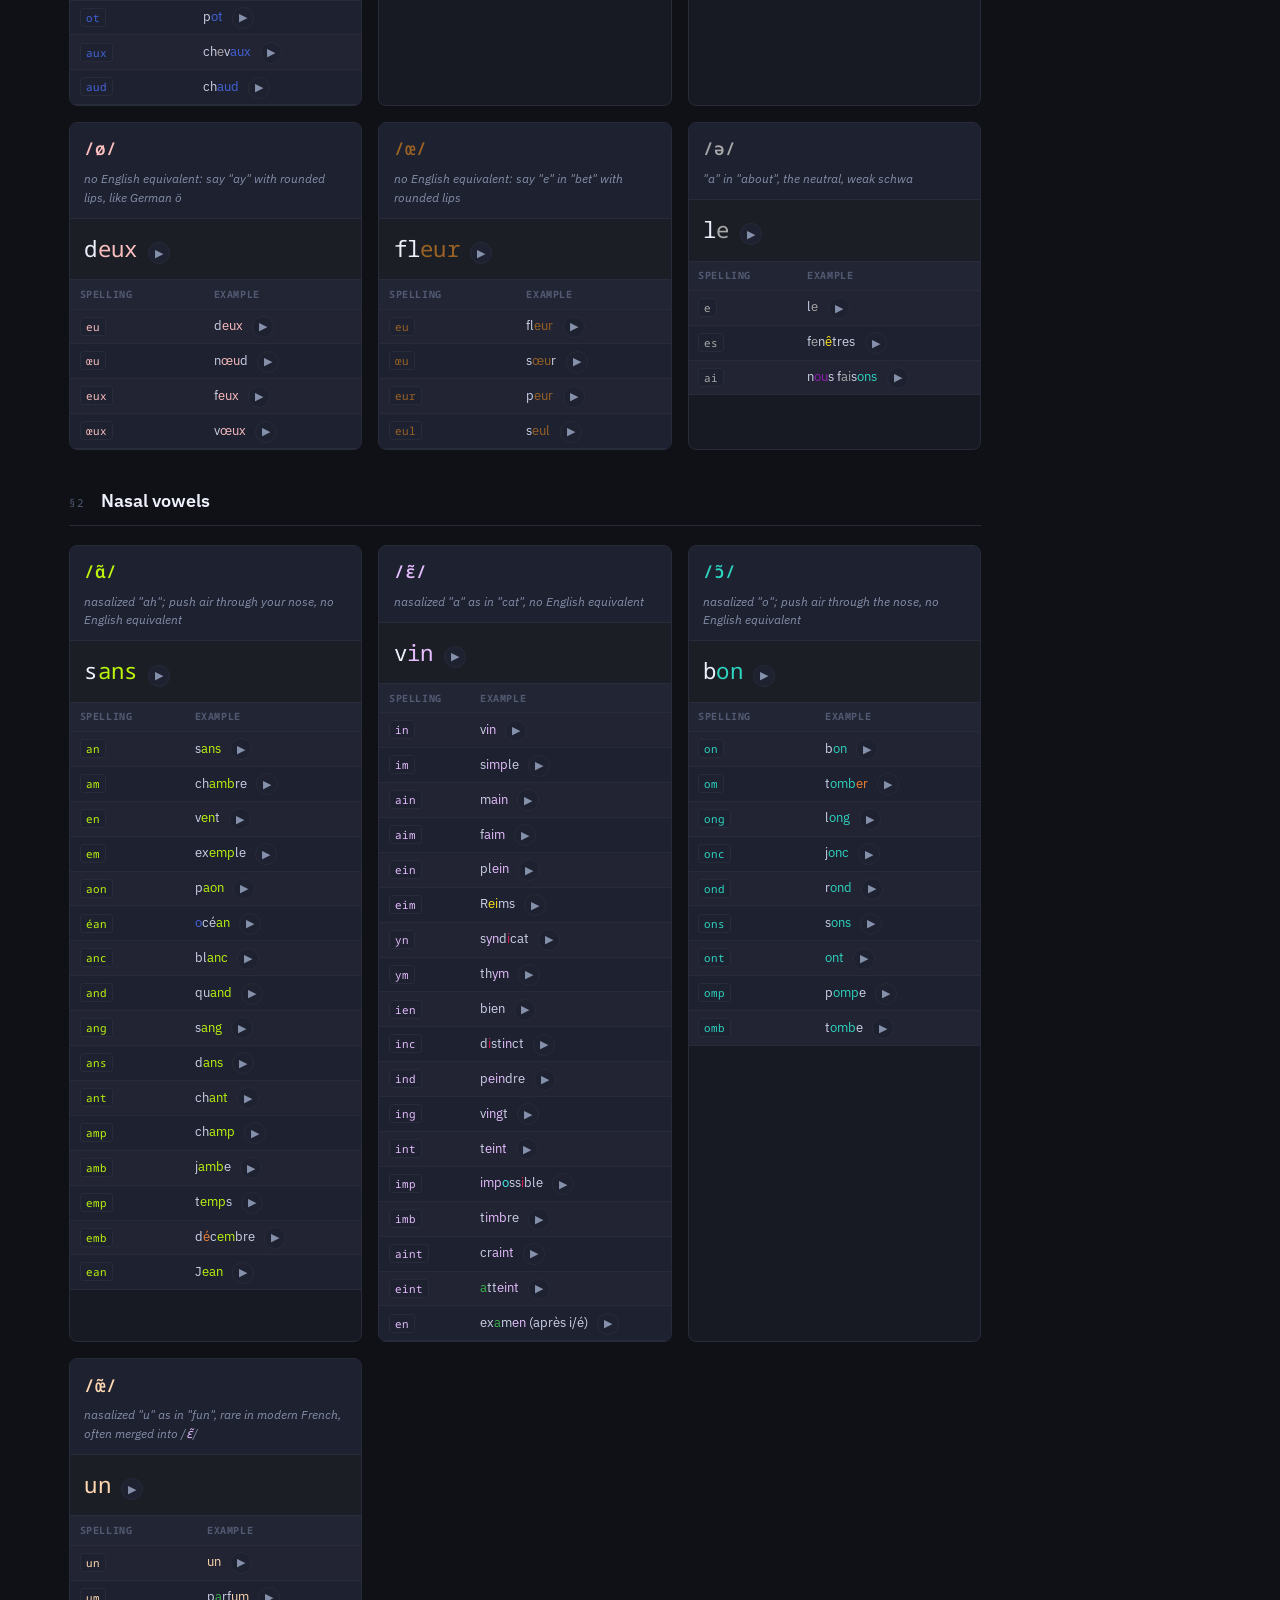
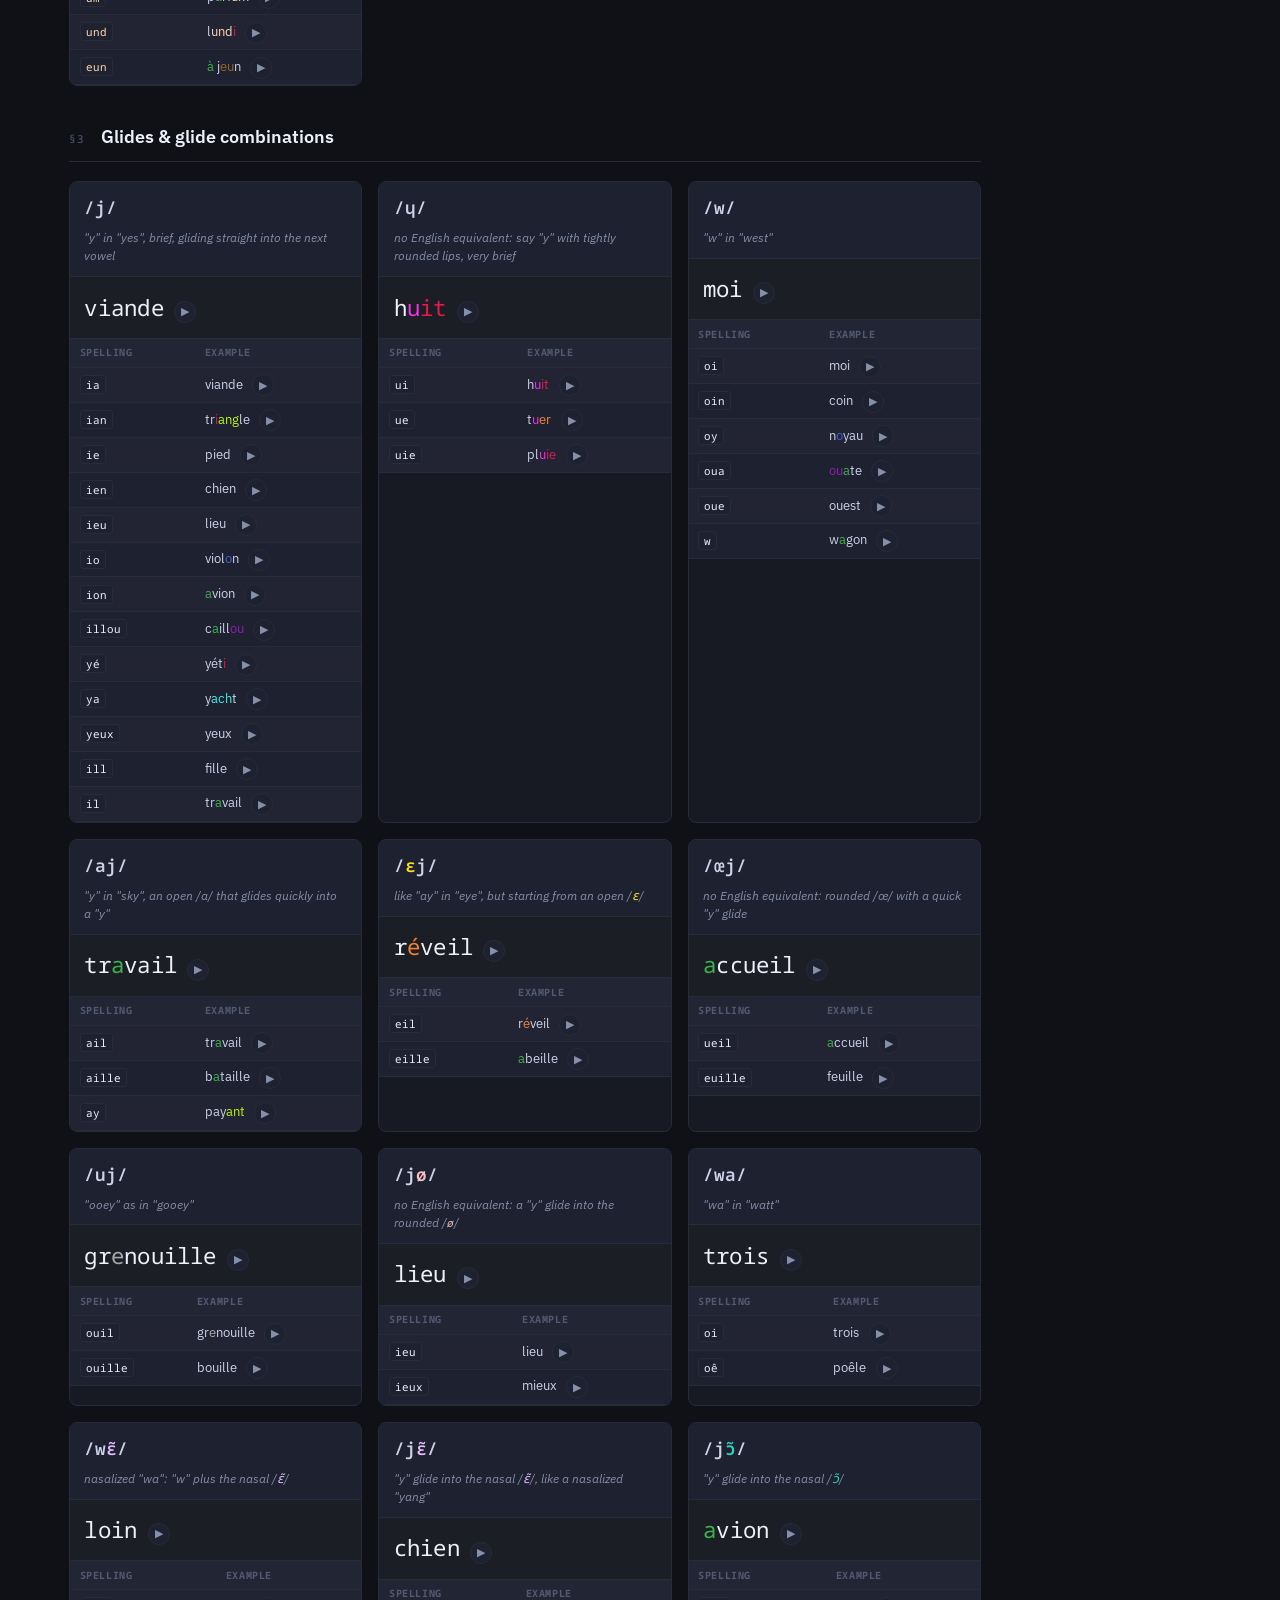
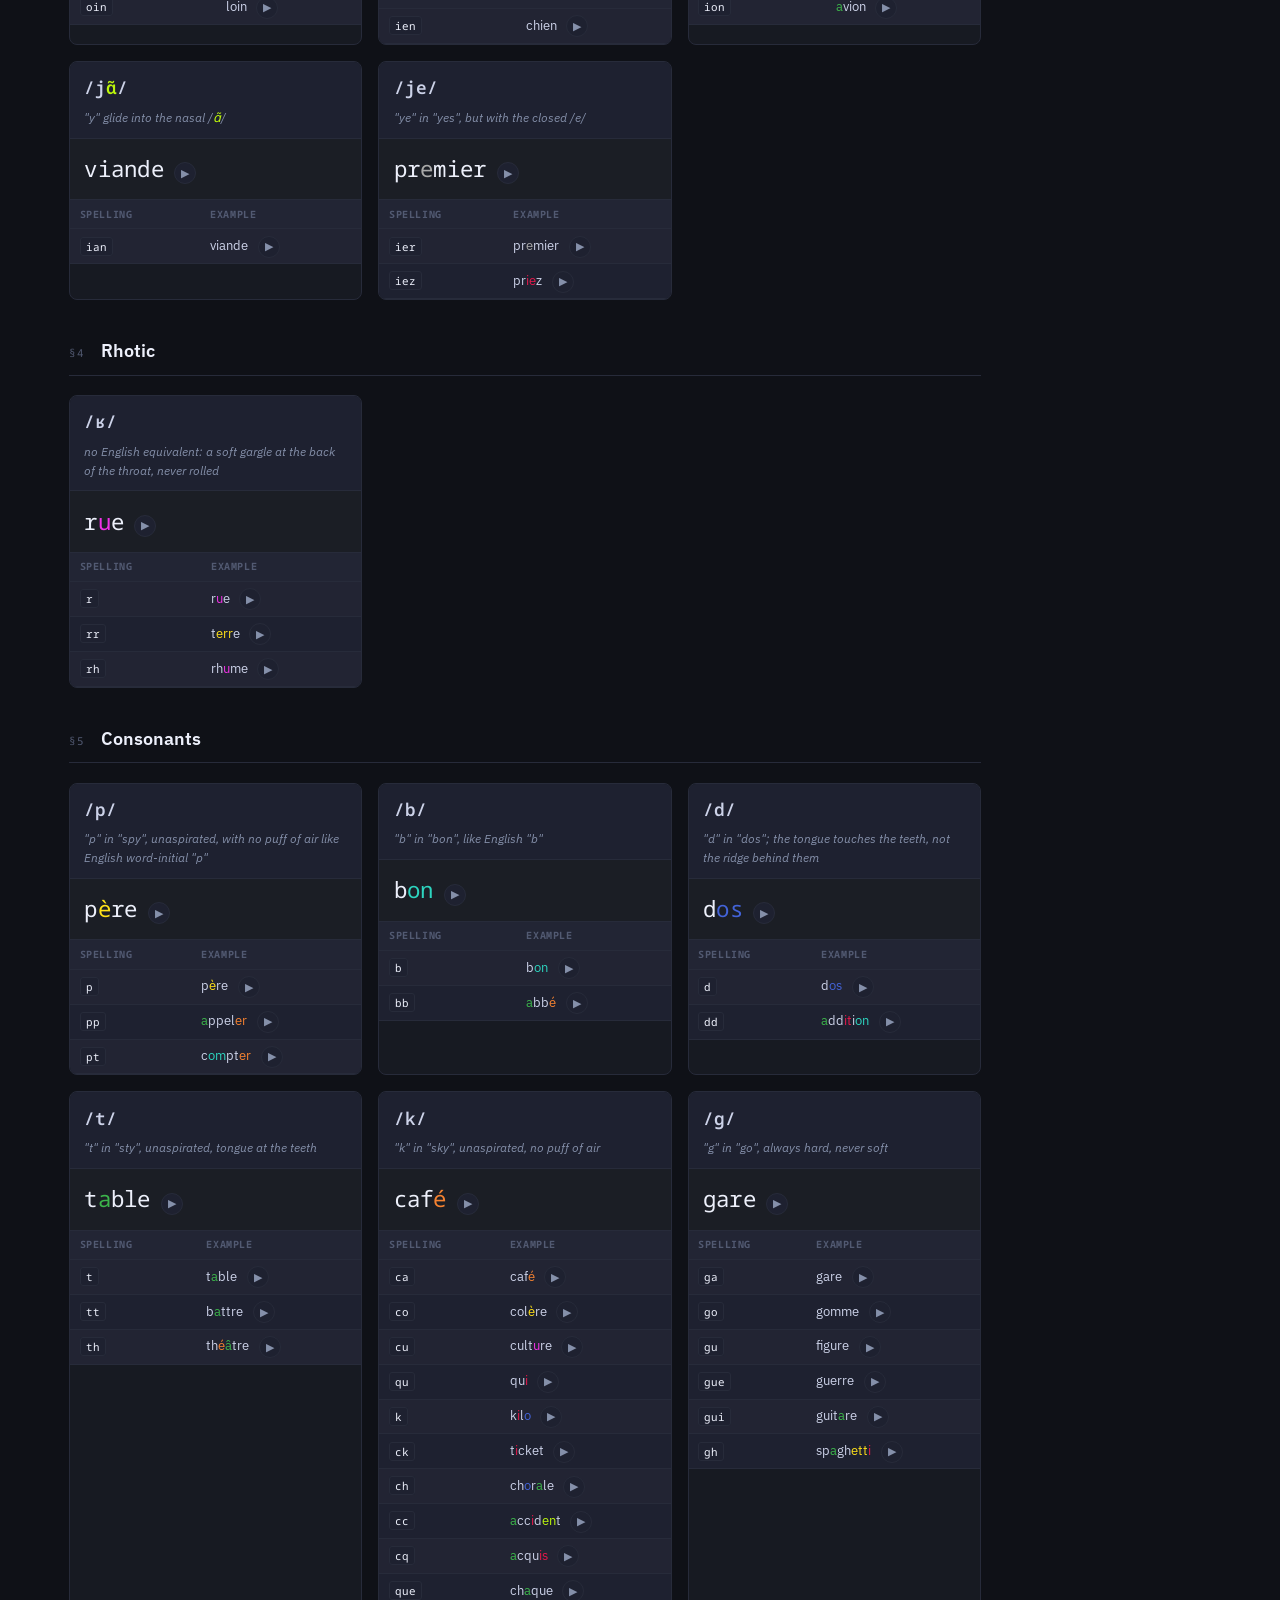
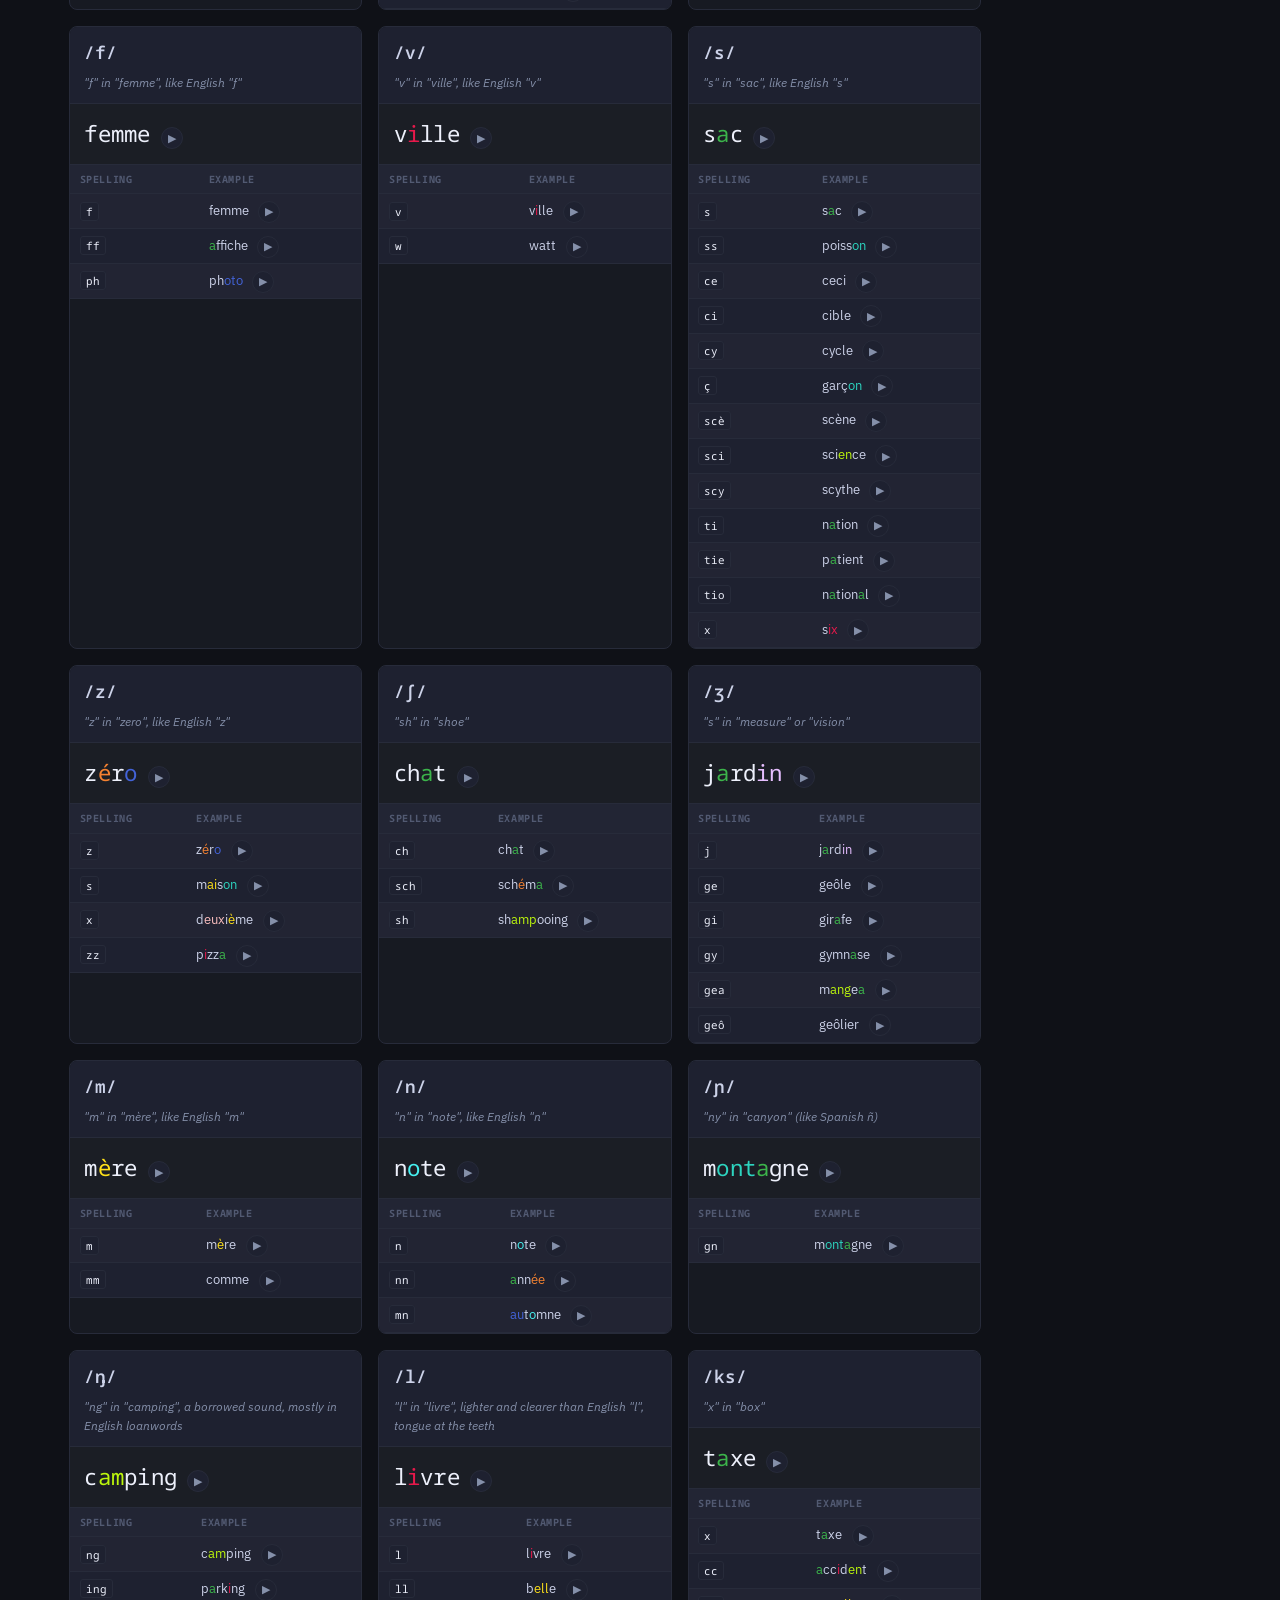
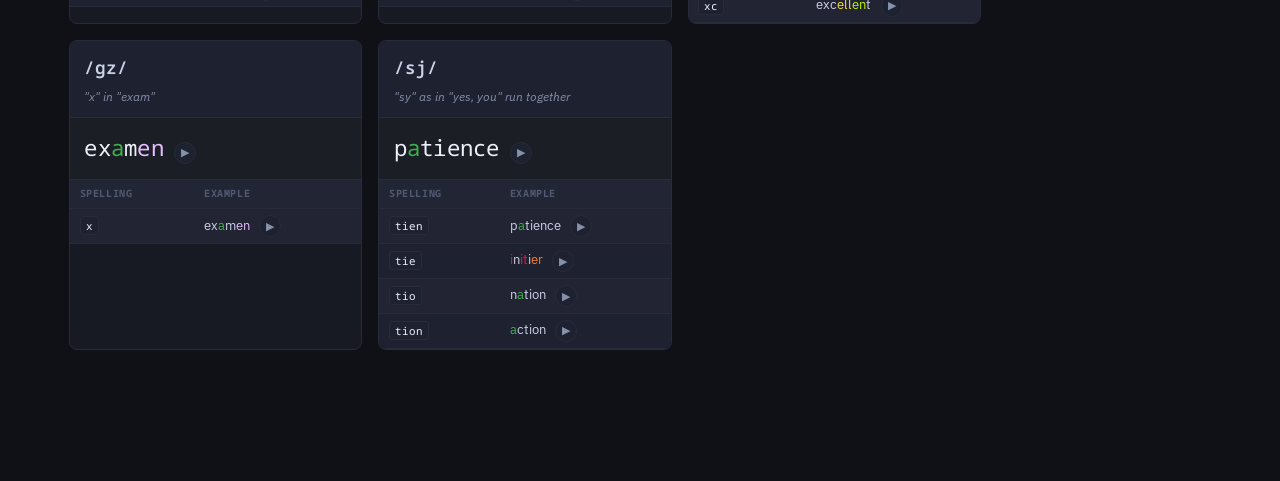
==== commit 28a3e581: "Publish: 16 distinct vowel colors sitewide, consonants uncolored Co-Authored-By: Claude Sonnet 5 <no" ====
--- a/index.html
+++ b/index.html
@@ -22,6 +22,7 @@
 <script src="js/i18n.js"></script>
 <script src="js/state.js"></script>
 <script src="js/speech.js"></script>
+<script src="js/phoneme-palette.js"></script>
 <script src="js/phoneme-color.js"></script>
 <script src="js/data-helpers.js"></script>
 <script src="js/wizard-engine.js"></script>
--- a/css/rail.css
+++ b/css/rail.css
@@ -41,6 +41,13 @@
   font-size: 0.8rem;
   flex-wrap: wrap;
 }
+
+.rail-legend-vowels {
+  display: grid;
+  grid-template-columns: 1fr 1fr;
+  gap: 0.5rem 0.6rem;
+}
+.rail-legend-vowels .rail-leg { gap: 0.4rem; font-size: 0.78rem; }
 
 .rail-symbols {
   font-size: 0.72rem;
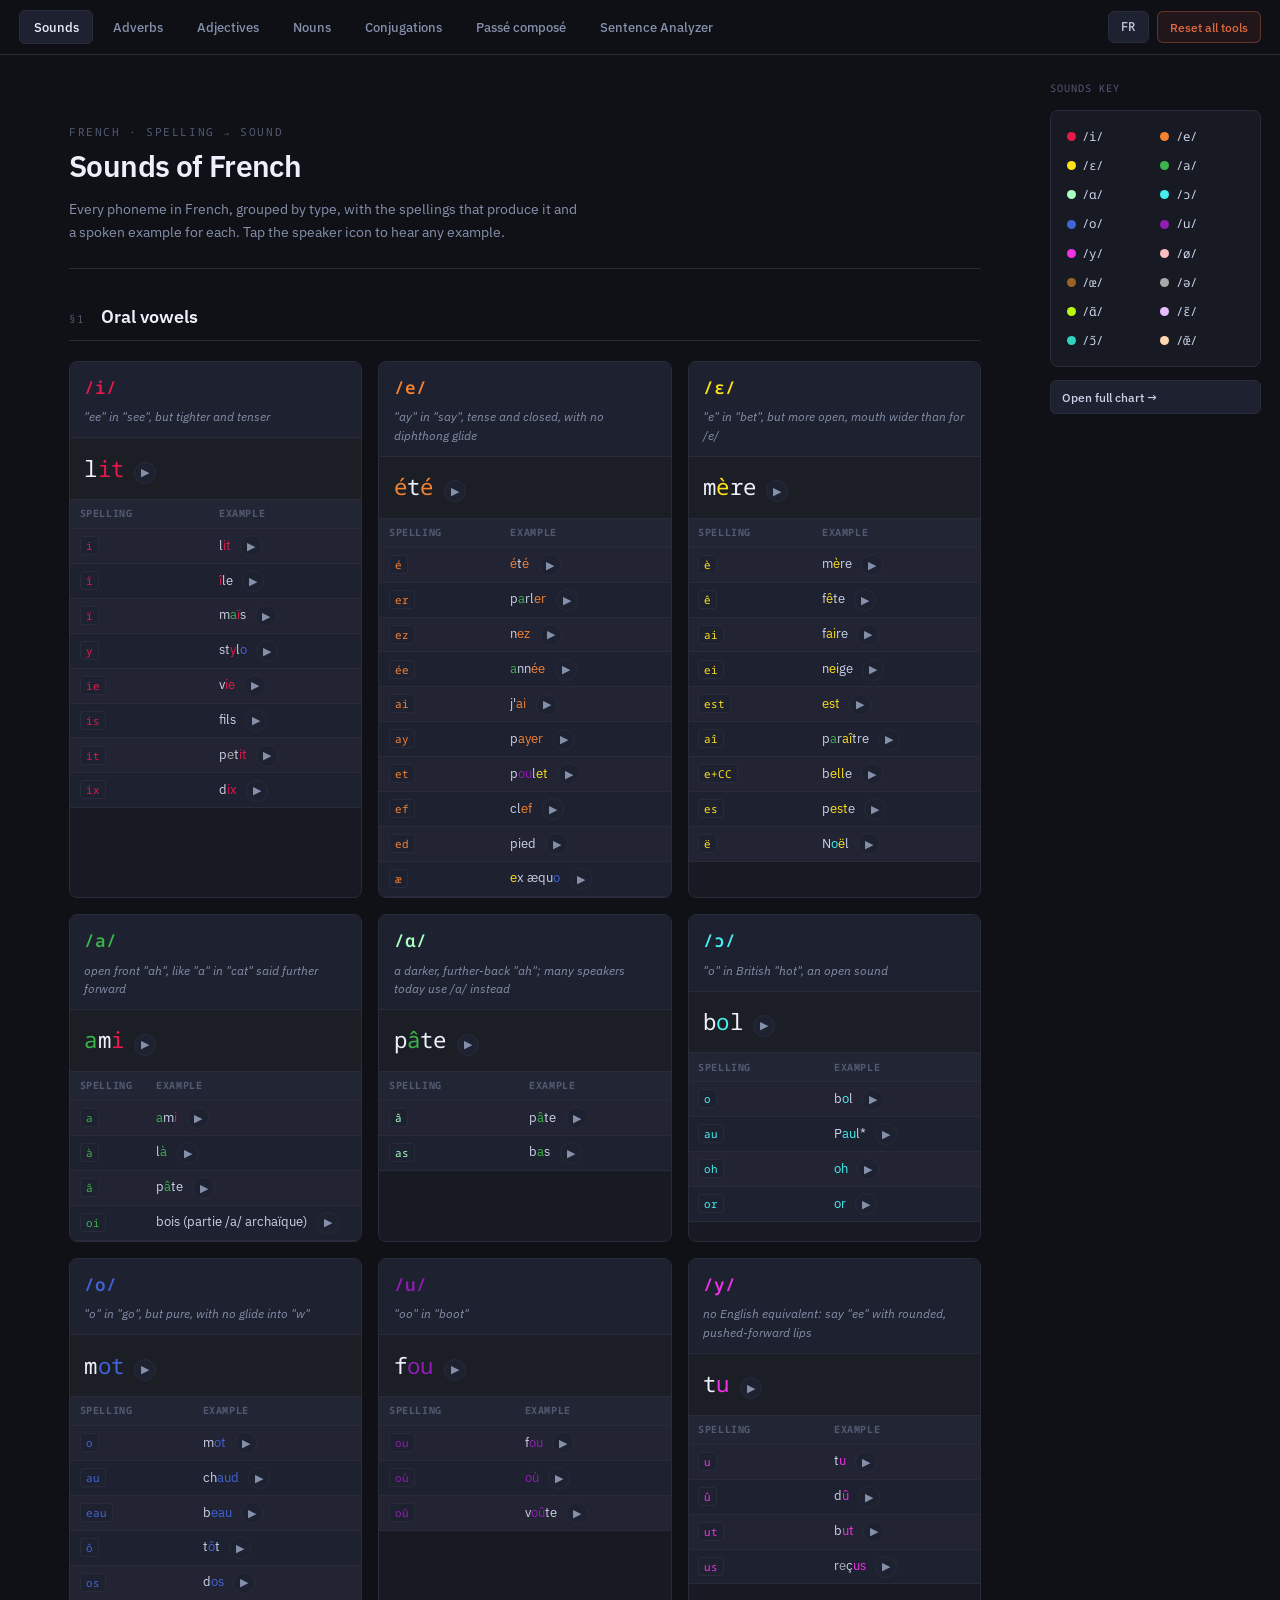
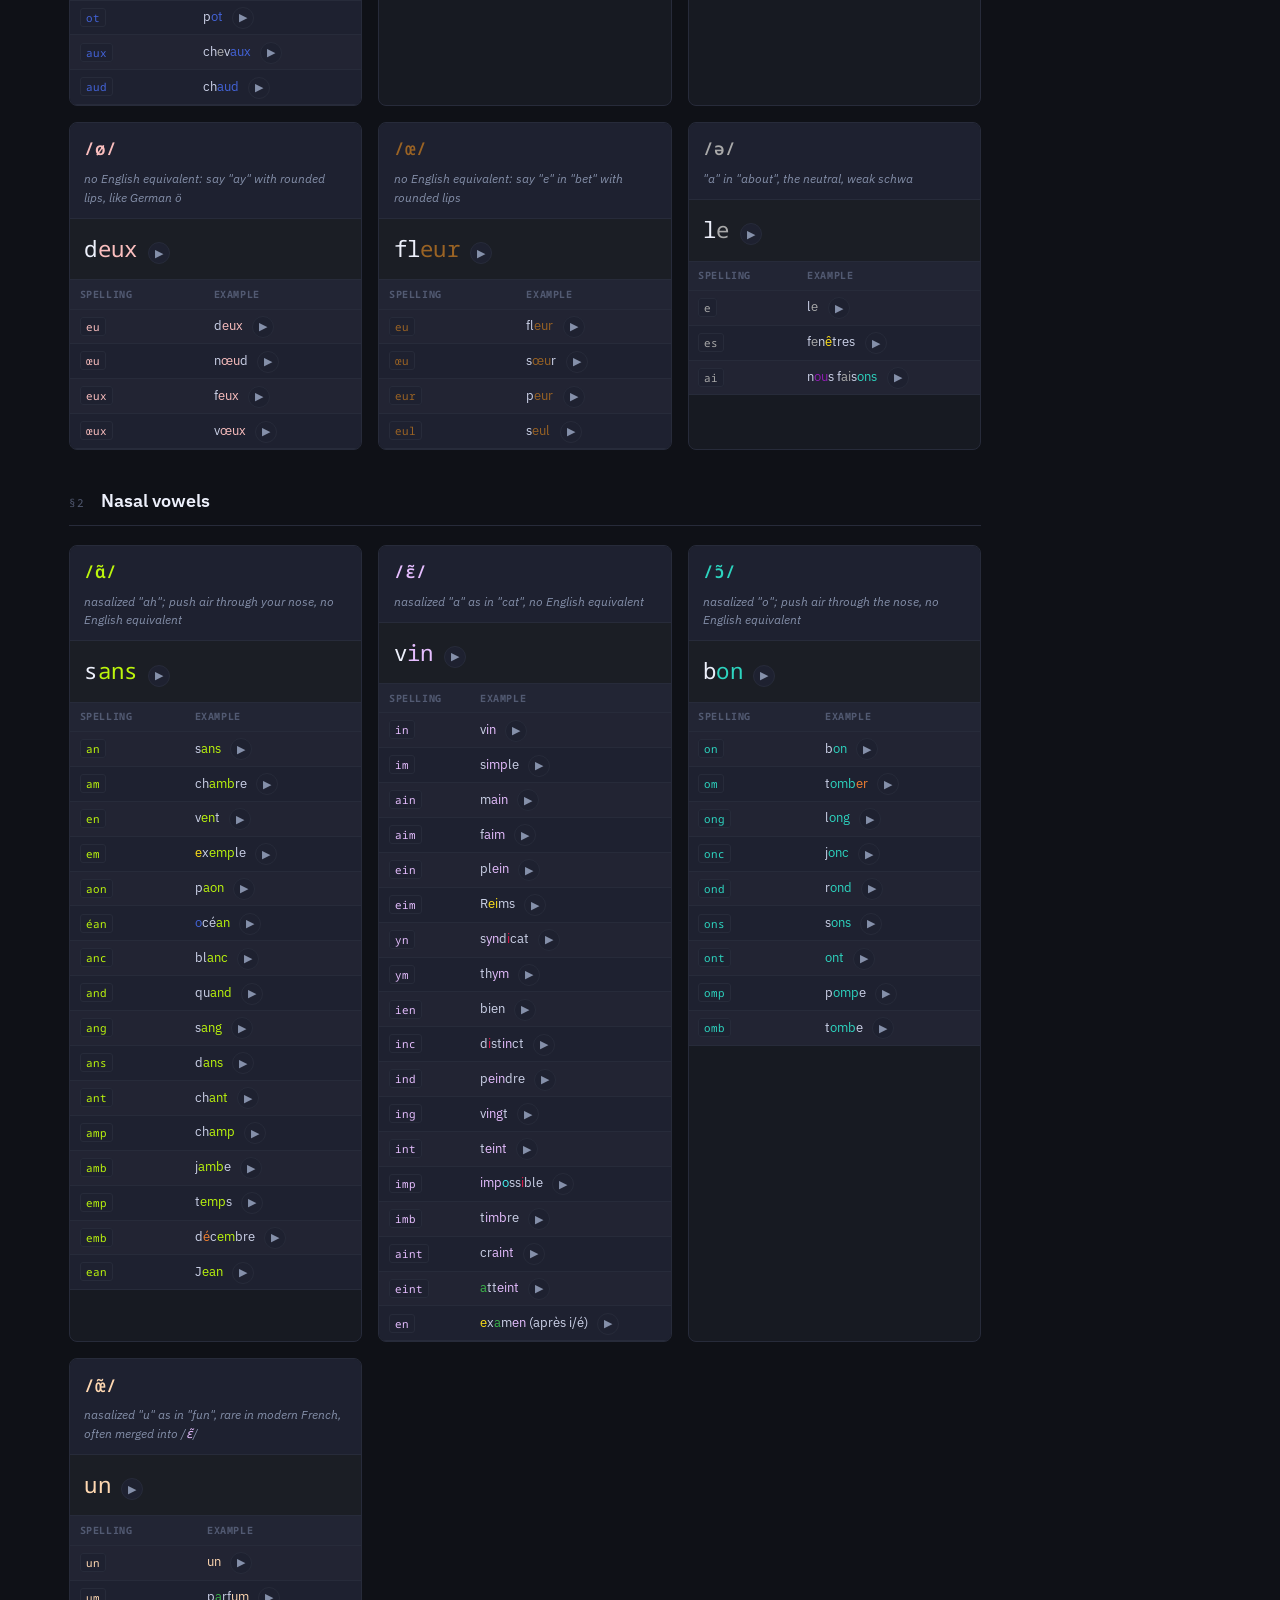
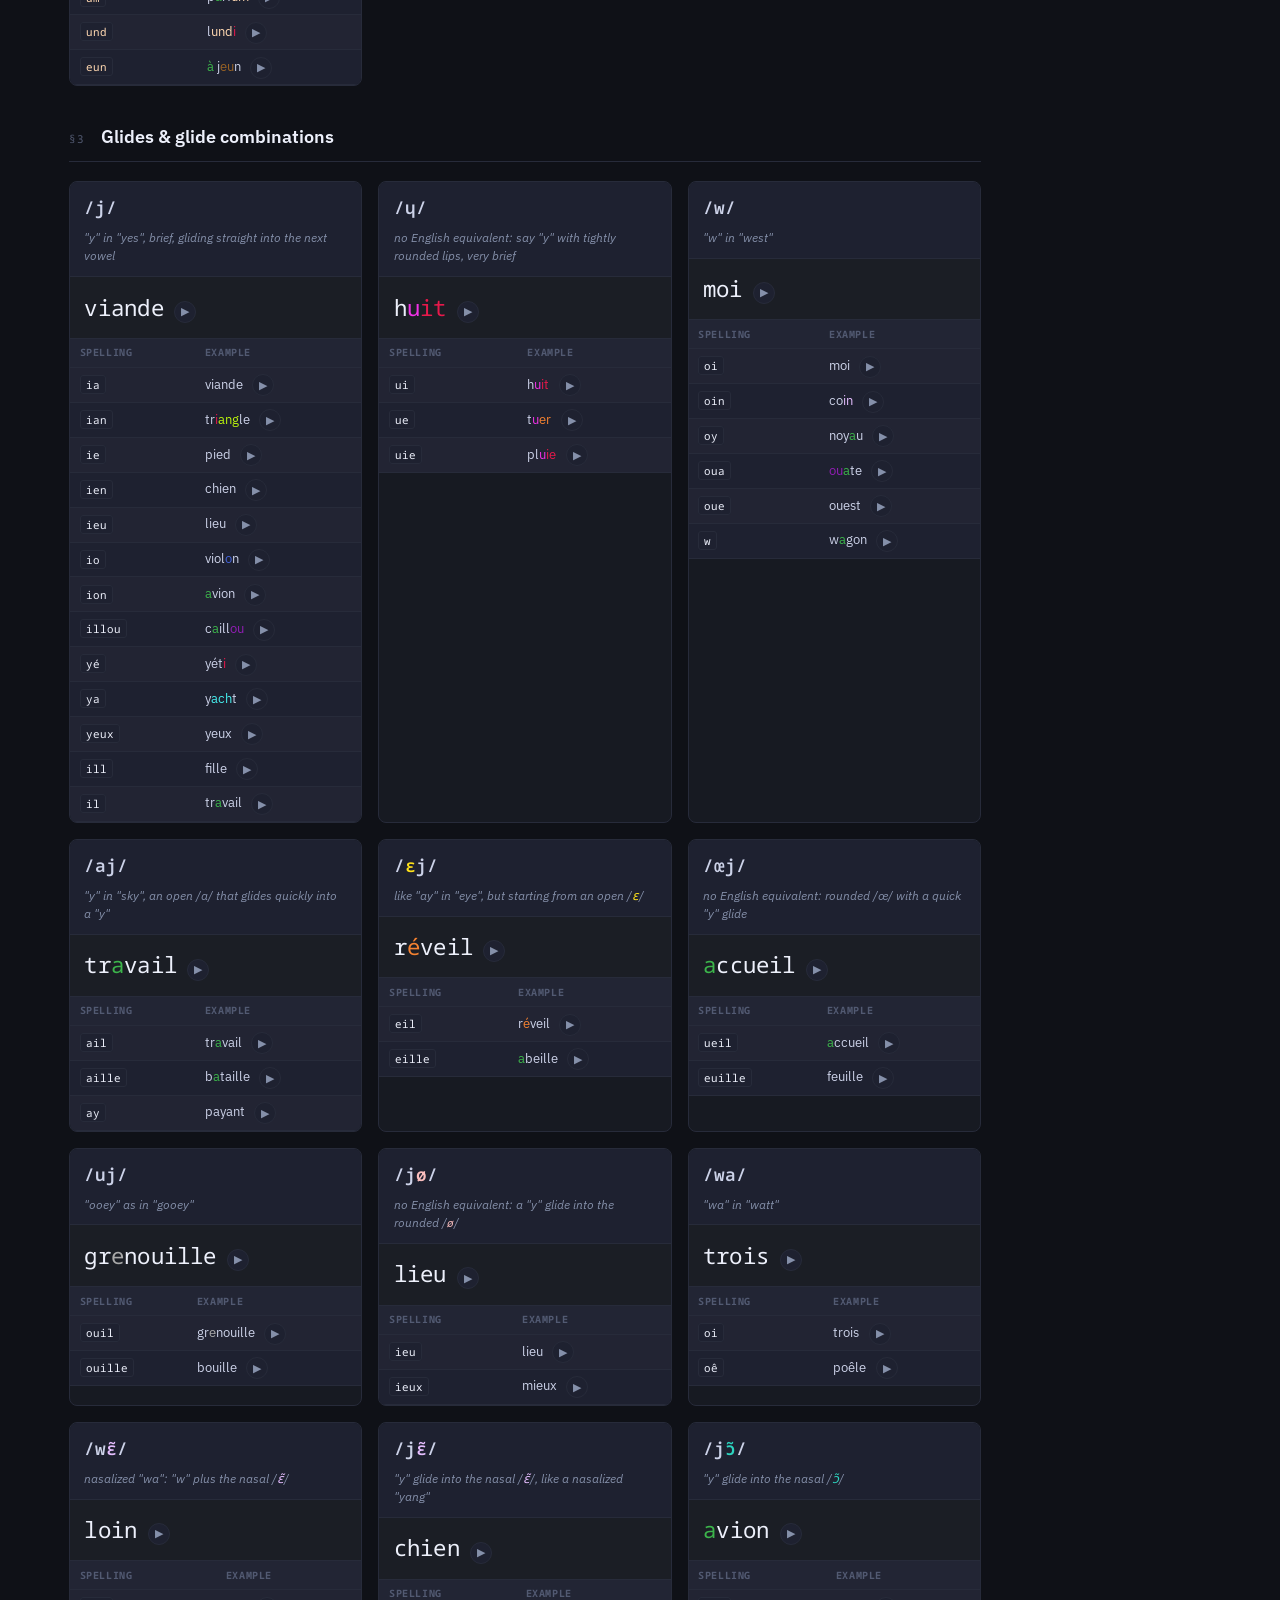
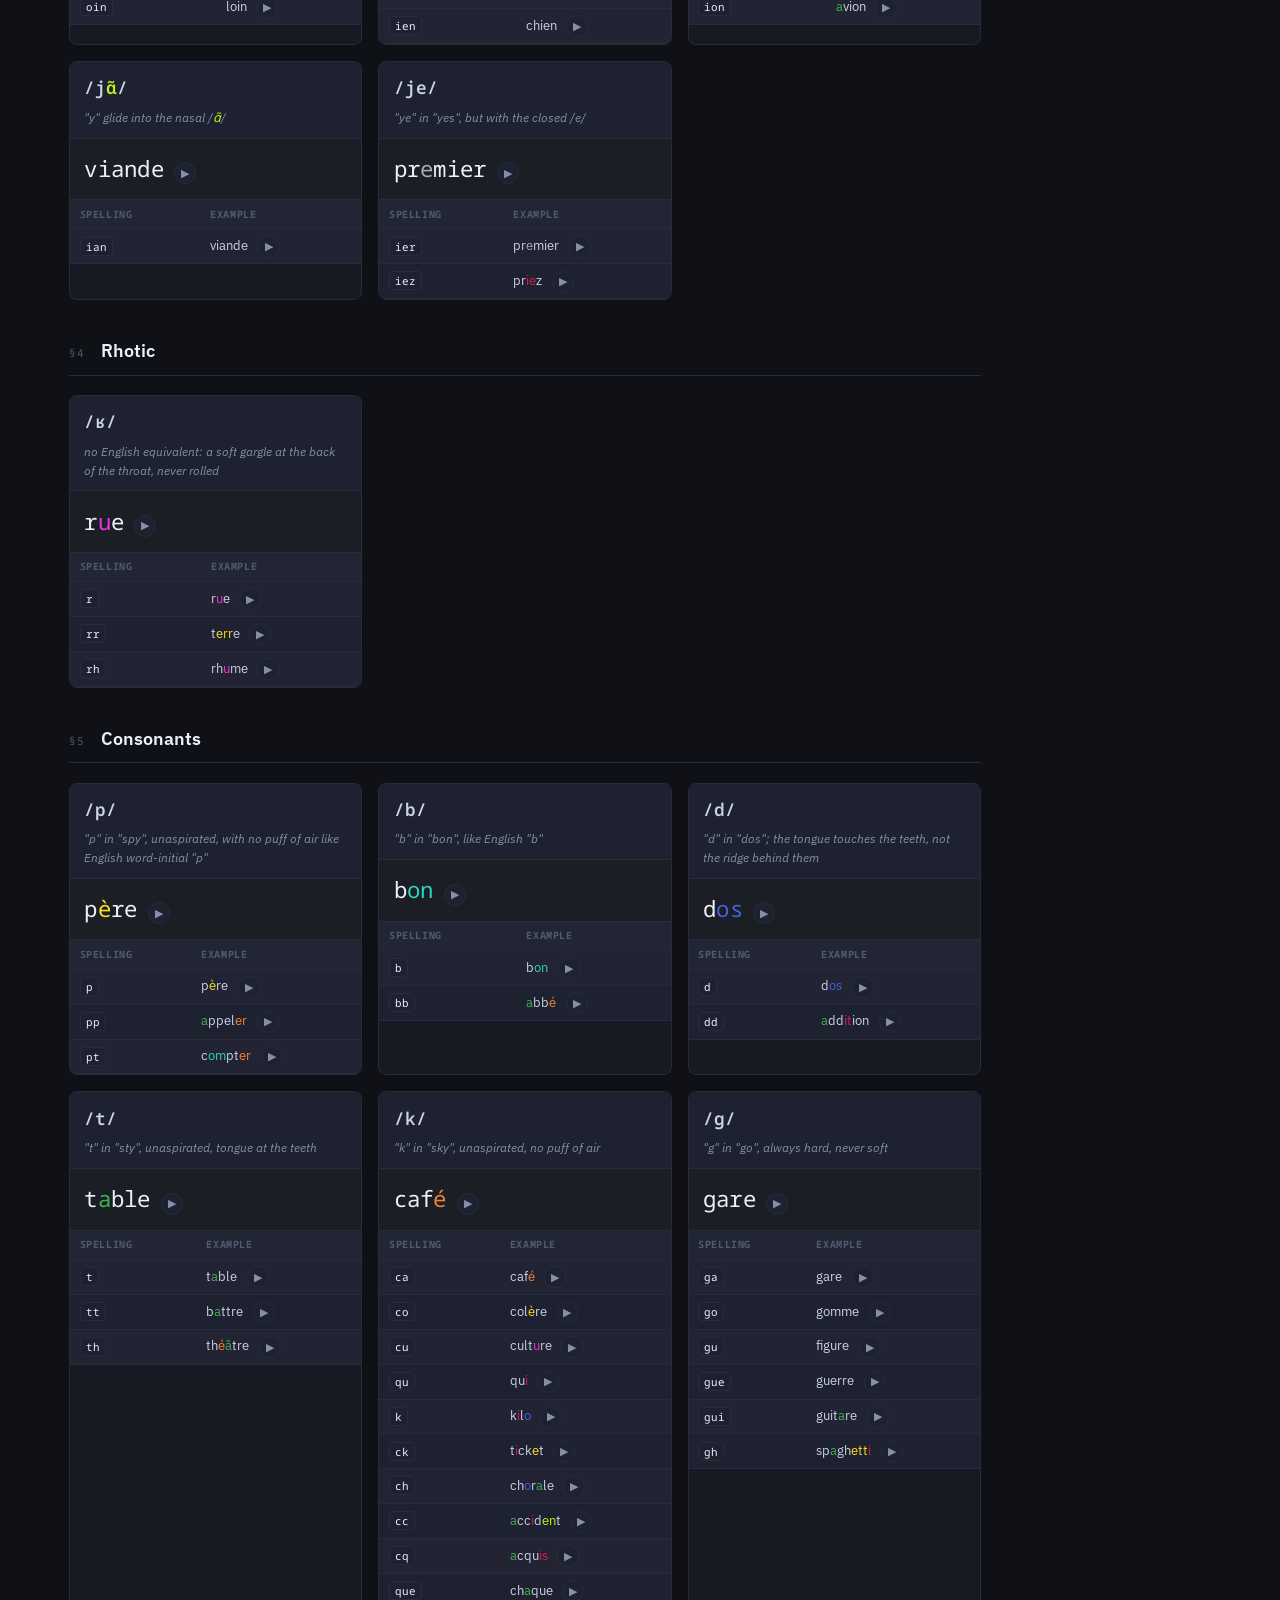
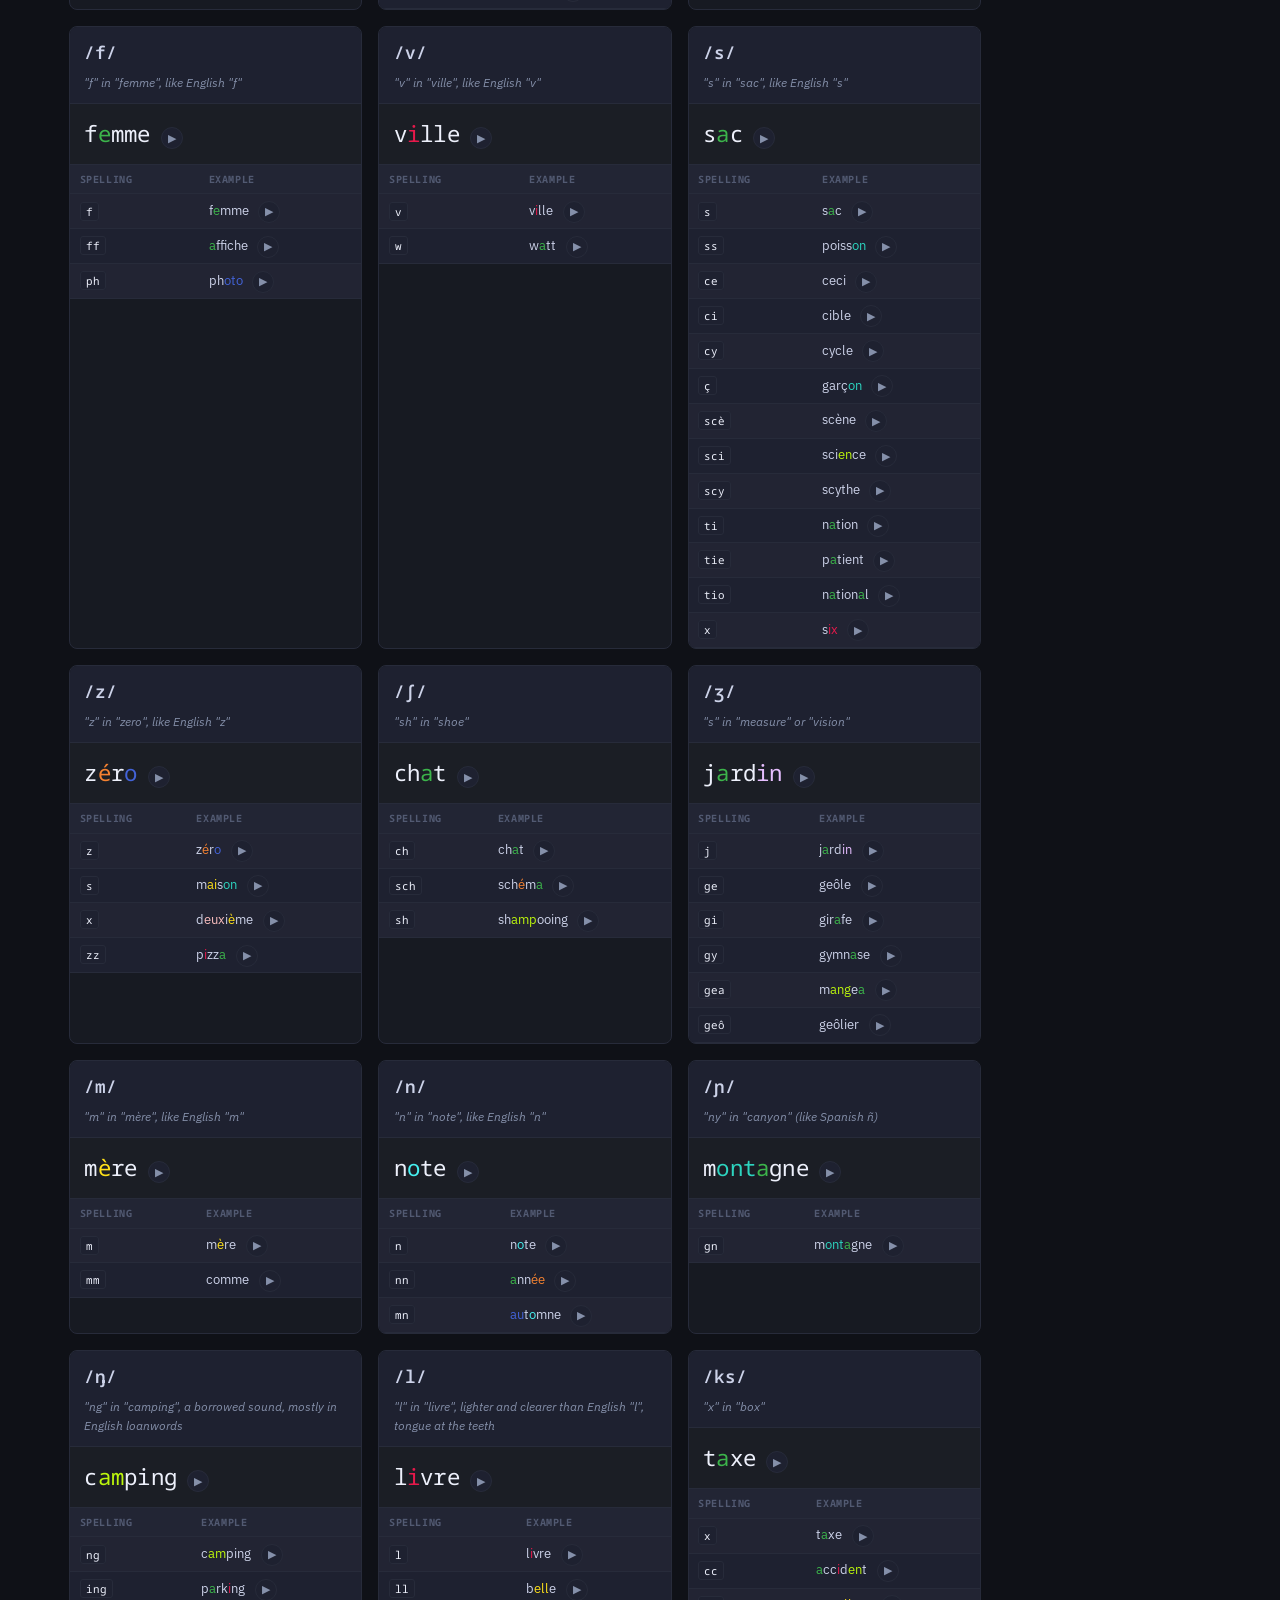
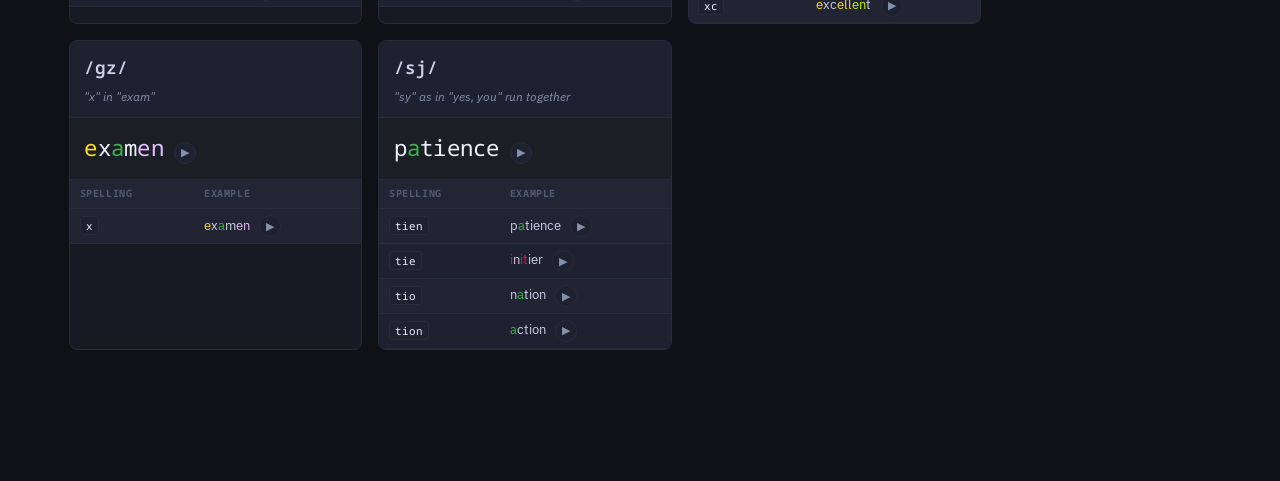
==== commit 77e0e5fe: "Publish: color French vocabulary on every page, fix wrong colors Co-Authored-By: Claude Sonnet 5 <no" ====
--- a/index.html
+++ b/index.html
@@ -39,6 +39,7 @@
 <script src="data/word-dictionary.js"></script>
 <script src="js/lib/translate.js"></script>
 <script src="js/lib/nlp-engines.js"></script>
+<script src="js/word-phoneme-color.js"></script>
 <script src="js/tools/adverbes.js"></script>
 <script src="js/tools/adjectifs.js"></script>
 <script src="js/tools/noms.js"></script>
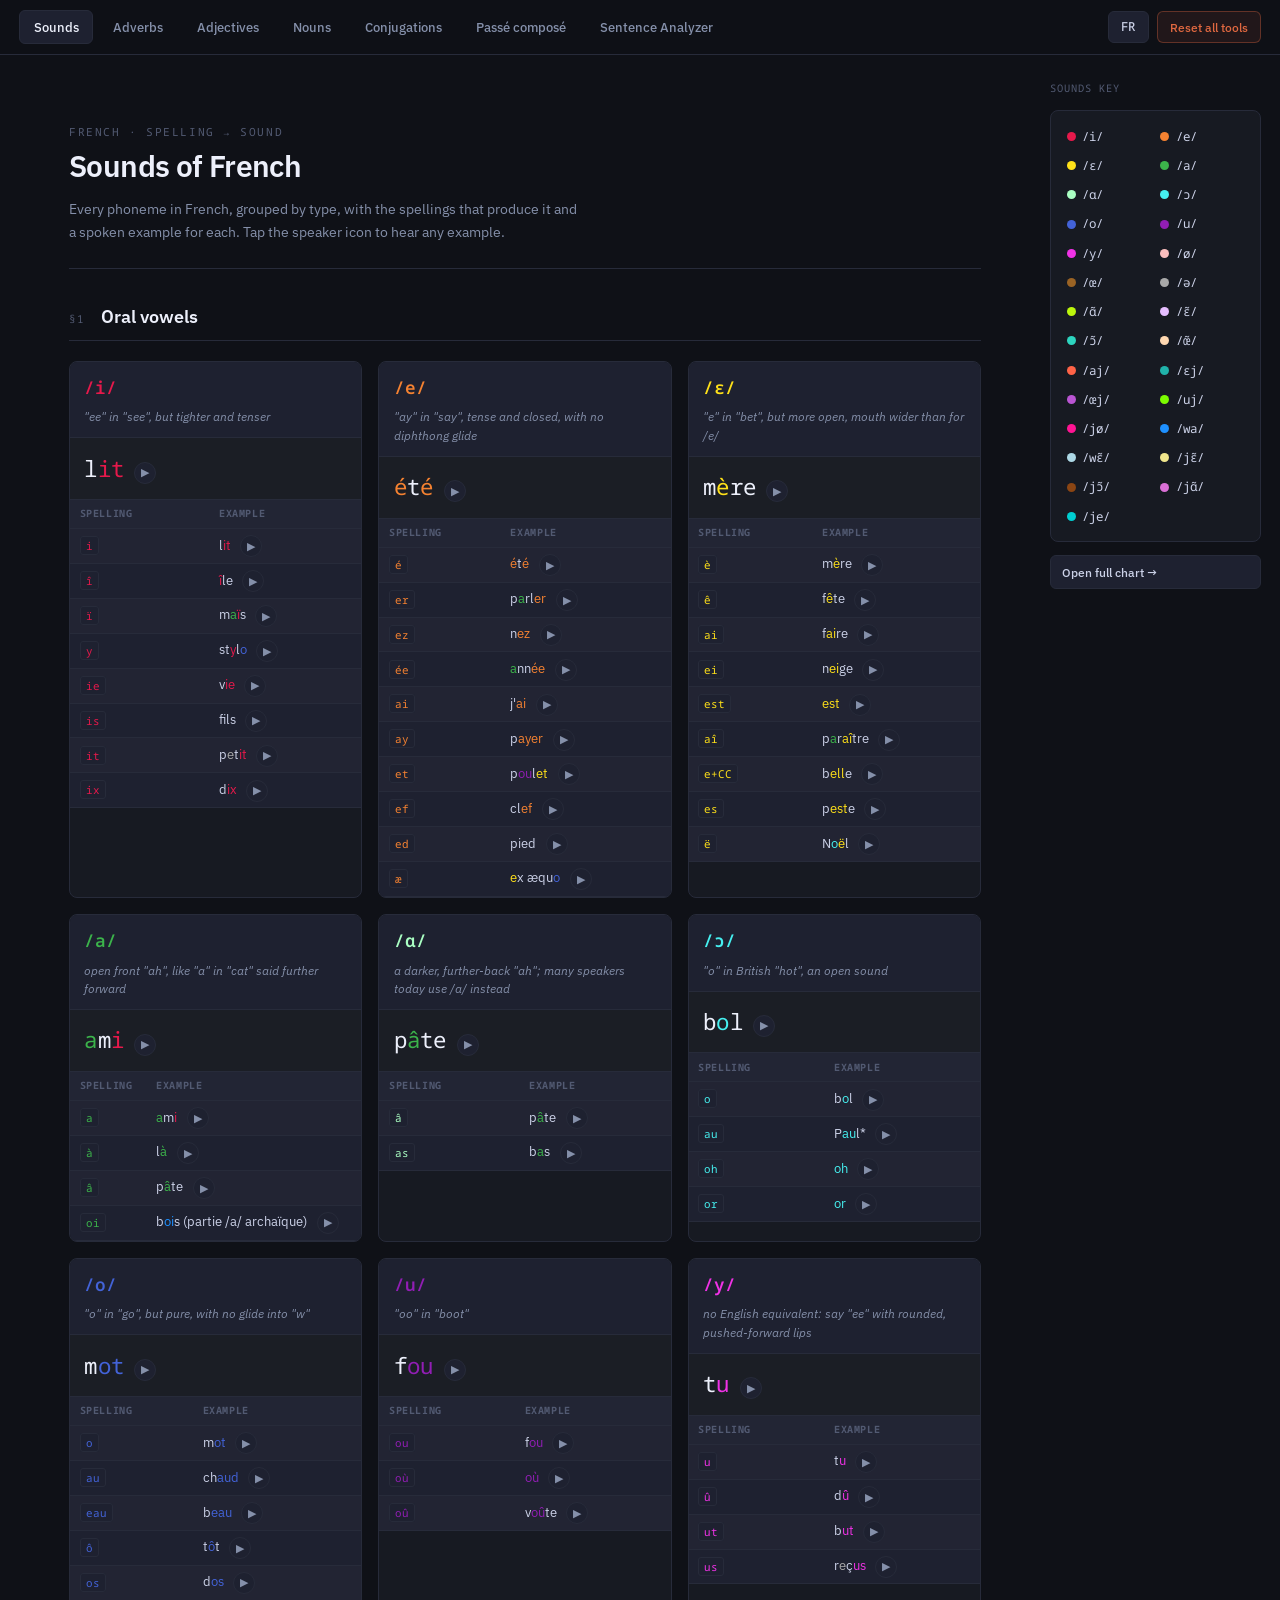
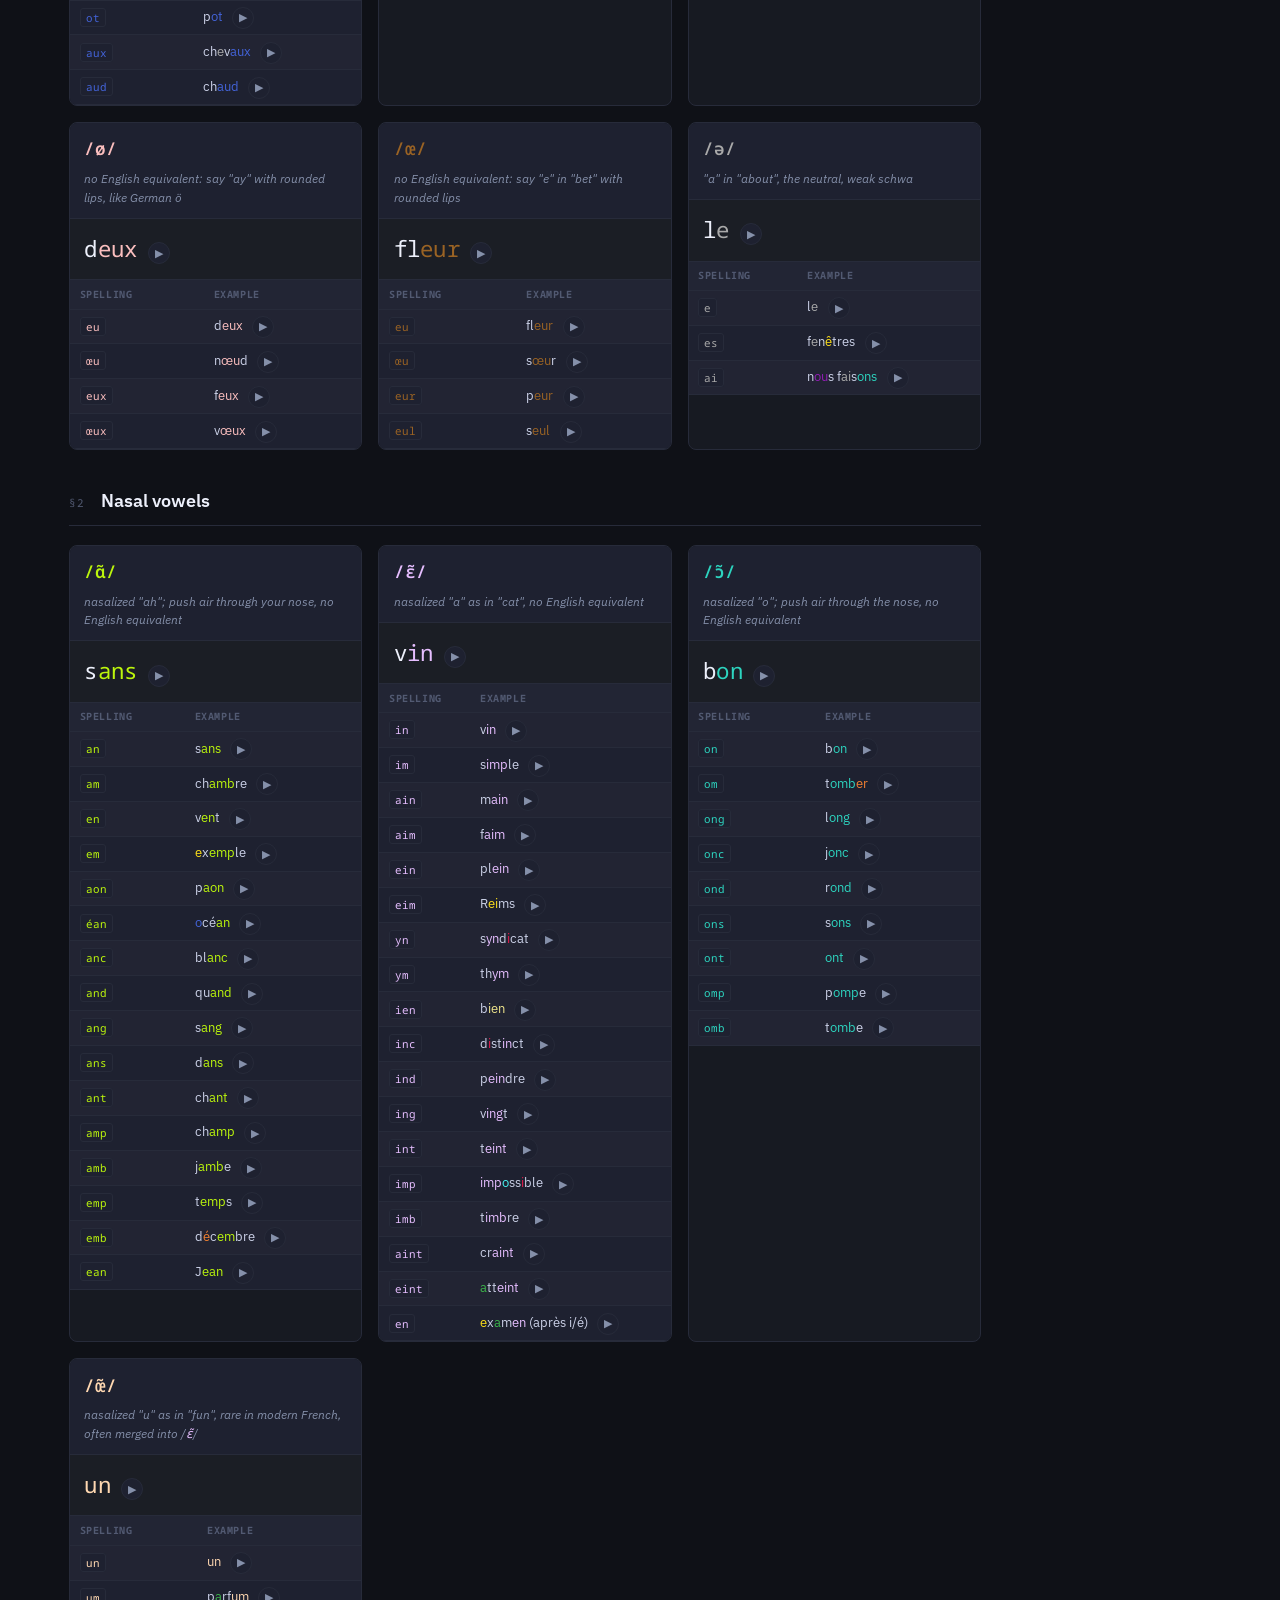
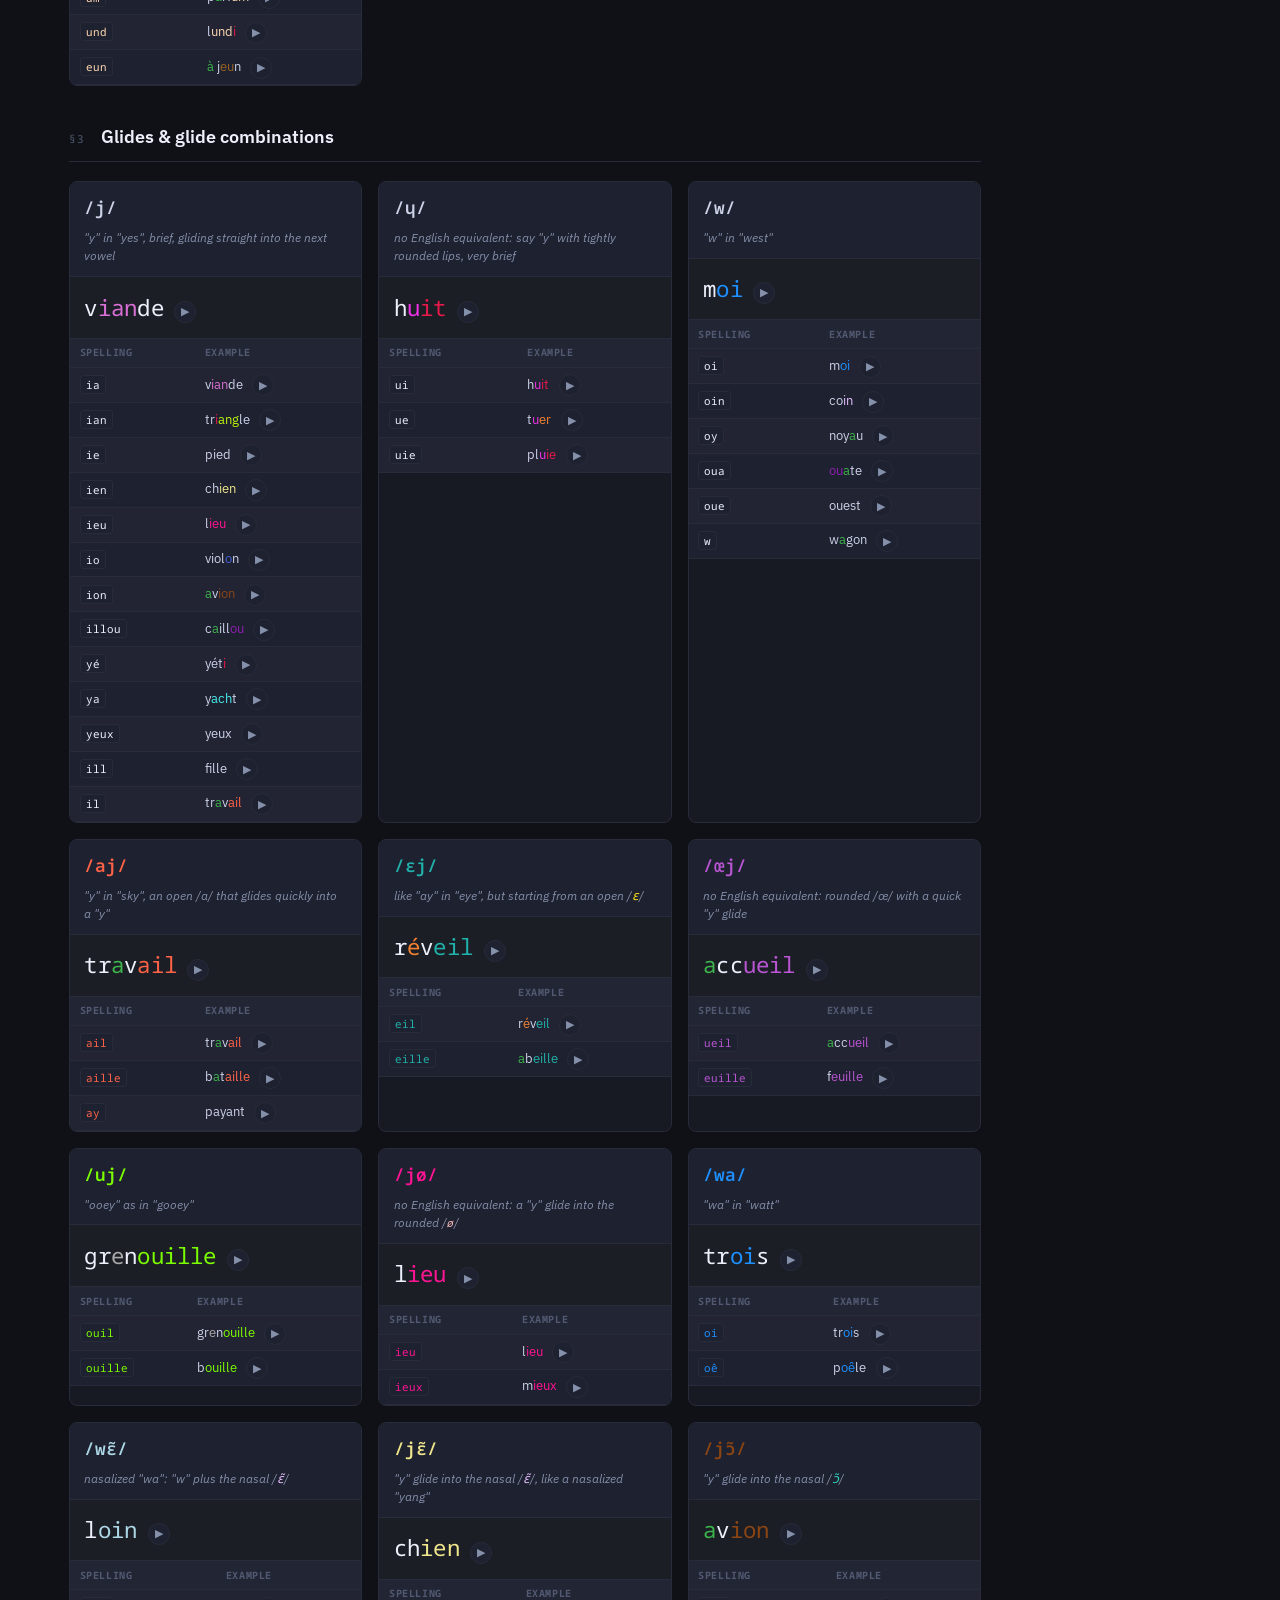
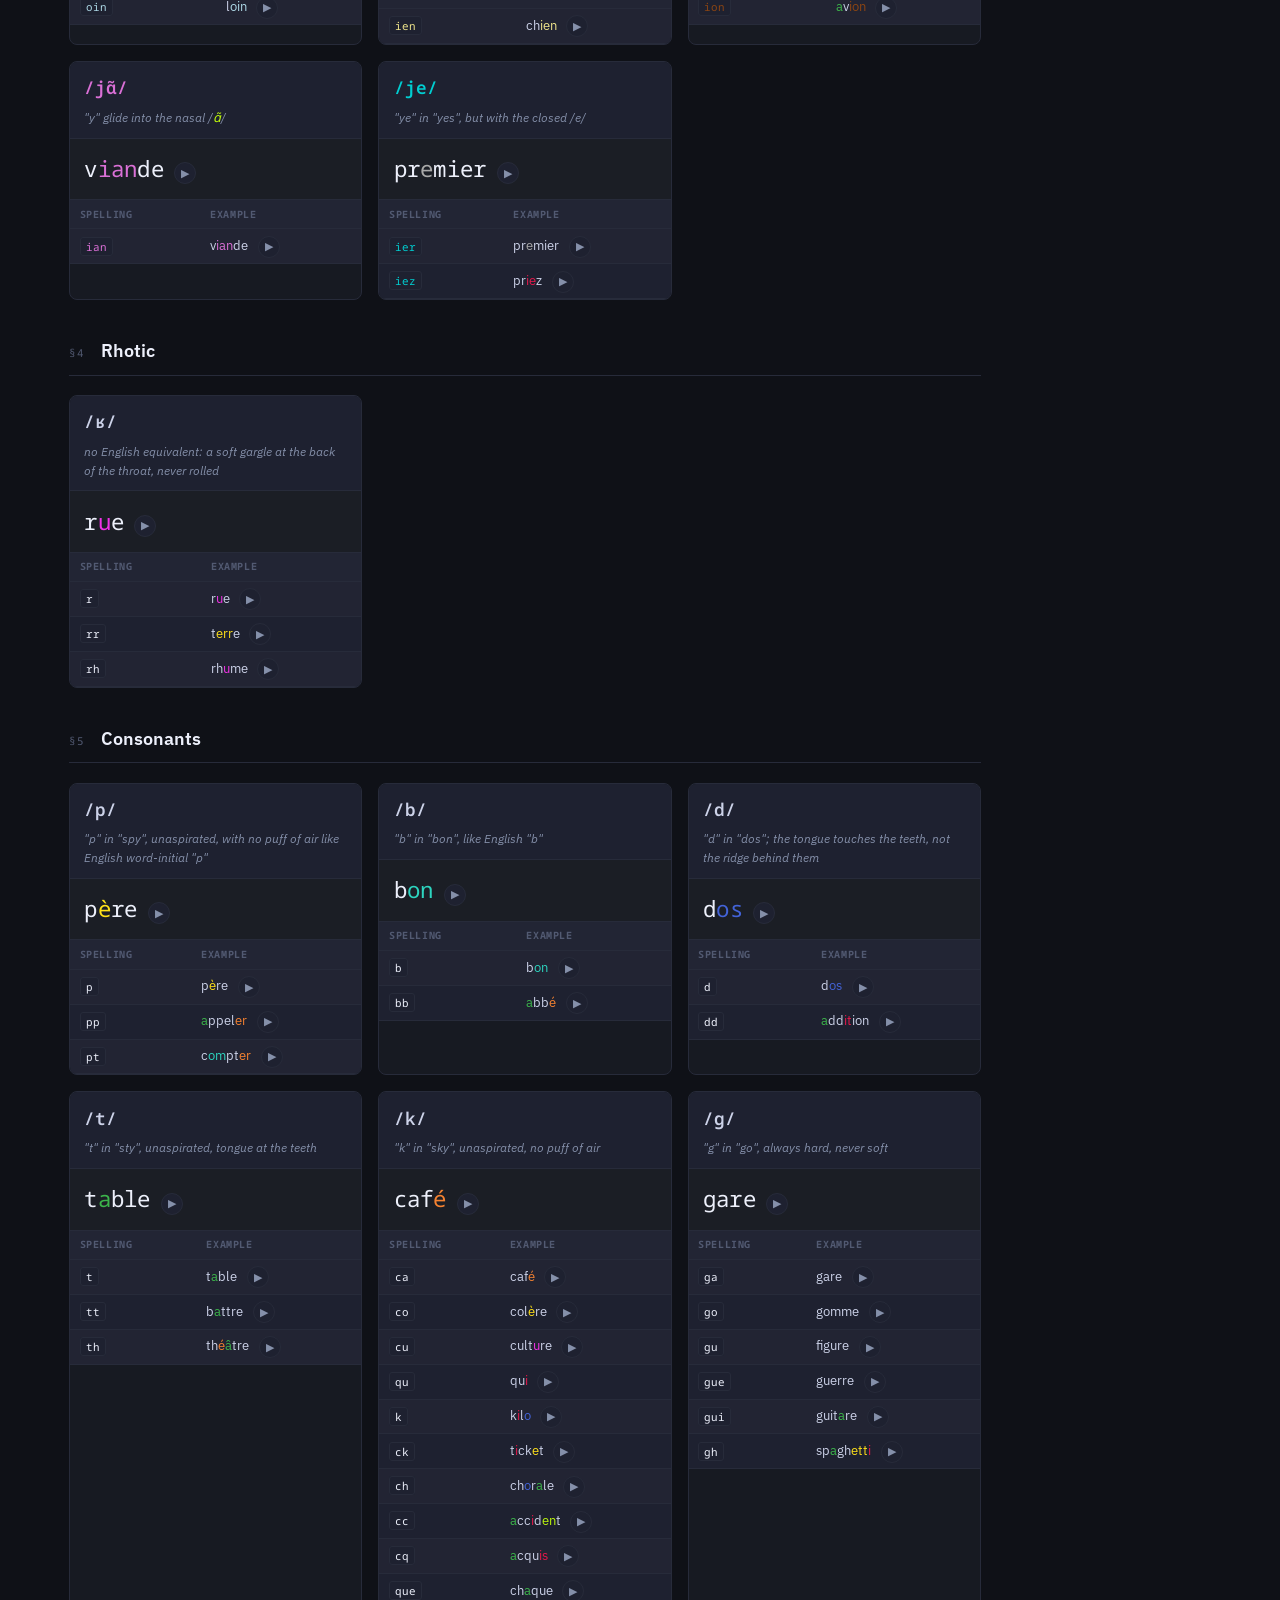
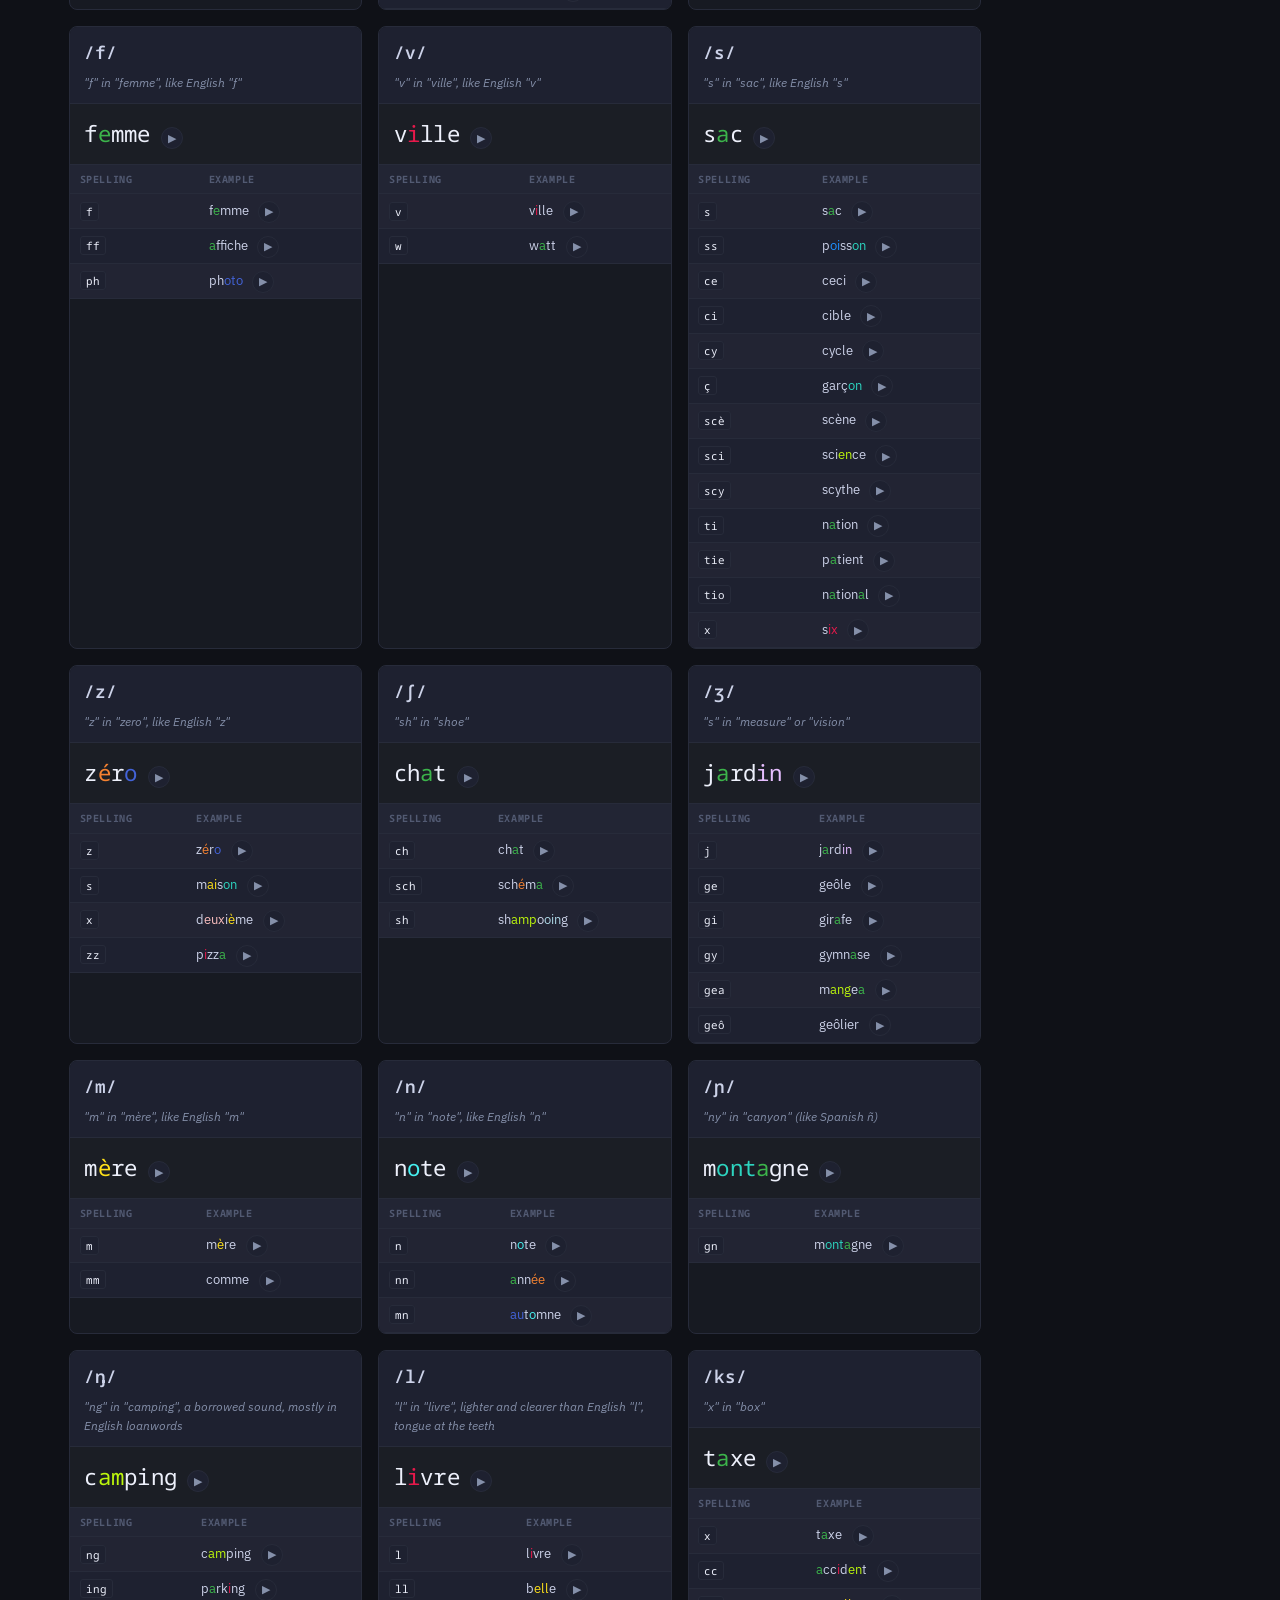
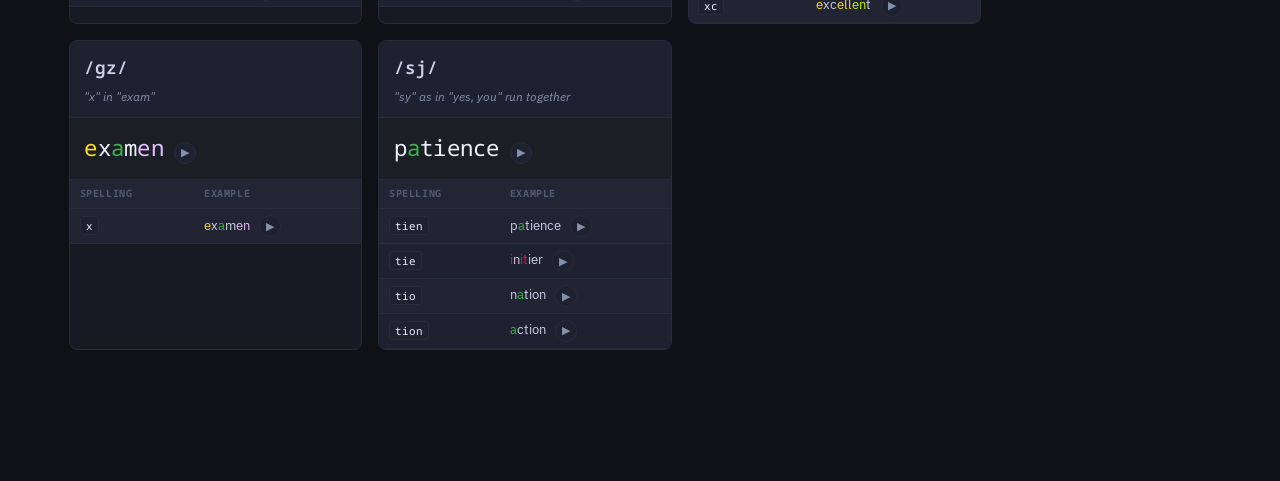
==== commit c5026974: "Publish: close coverage gaps, full chart as slide-over drawer Co-Authored-By: Claude Sonnet 5 <norep" ====
--- a/index.html
+++ b/index.html
@@ -18,6 +18,14 @@
   <aside id="phoneme-rail"></aside>
 </div>
 <button class="rail-toggle-btn" id="rail-toggle" type="button"></button>
+
+<div class="sons-drawer" id="sons-drawer">
+  <div class="sons-drawer-backdrop"></div>
+  <div class="sons-drawer-panel">
+    <button class="sons-drawer-close" id="sons-drawer-close" type="button">✕</button>
+    <div class="sons-drawer-content" id="sons-drawer-content"></div>
+  </div>
+</div>
 
 <script src="js/i18n.js"></script>
 <script src="js/state.js"></script>
@@ -48,6 +56,7 @@
 <script src="js/tools/conjugations.js"></script>
 <script src="js/tools/analyzer.js"></script>
 <script src="js/components/phoneme-rail.js"></script>
+<script src="js/components/sons-drawer.js"></script>
 <script src="js/app.js"></script>
 </body>
 </html>
--- a/css/pronunciation.css
+++ b/css/pronunciation.css
@@ -211,6 +211,18 @@
 }
 .analyzer-input:focus { outline: none; border-color: var(--dim); }
 .analyzer-input::placeholder { color: var(--muted); }
+
+.analyzer-input-actions { display: flex; justify-content: flex-end; margin-top: 0.5rem; }
+.analyzer-play-all {
+  display: inline-flex; align-items: center; gap: 0.4rem;
+  border: 1px solid var(--border); border-radius: 999px;
+  background: var(--surface2); color: var(--dim);
+  font-family: inherit; font-size: 0.8rem;
+  padding: 0.35rem 0.9rem; cursor: pointer;
+  transition: background 0.15s, color 0.15s, border-color 0.15s;
+}
+.analyzer-play-all:hover { background: var(--border); color: var(--bright); }
+.analyzer-play-all.playing { color: var(--accent); border-color: var(--accent); }
 
 
 .analyzer-tokens {
--- a/css/rail.css
+++ b/css/rail.css
@@ -92,6 +92,54 @@
   box-shadow: 0 12px 40px rgba(0,0,0,0.5);
 }
 
+.sons-drawer {
+  position: fixed; inset: 0; z-index: 200;
+  visibility: hidden; pointer-events: none;
+}
+.sons-drawer.open { visibility: visible; pointer-events: auto; }
+
+.sons-drawer-backdrop {
+  position: absolute; inset: 0;
+  background: rgba(0,0,0,0.55);
+  opacity: 0;
+  transition: opacity 0.25s ease;
+}
+.sons-drawer.open .sons-drawer-backdrop { opacity: 1; }
+
+.sons-drawer-panel {
+  position: absolute; top: 0; right: 0; bottom: 0;
+  width: min(760px, 92vw);
+  background: var(--bg);
+  border-left: 1px solid var(--border);
+  box-shadow: -12px 0 40px rgba(0,0,0,0.5);
+  overflow-y: auto;
+  padding: 1.4rem 1.6rem 3rem;
+  transform: translateX(100%);
+  transition: transform 0.28s ease;
+}
+.sons-drawer.open .sons-drawer-panel { transform: translateX(0); }
+
+.sons-drawer-close {
+  position: sticky; top: 0; float: right;
+  width: 34px; height: 34px;
+  border-radius: 50%;
+  border: 1px solid var(--border);
+  background: var(--surface2);
+  color: var(--dim);
+  font-size: 0.95rem;
+  cursor: pointer;
+  z-index: 1;
+}
+.sons-drawer-close:hover { background: var(--border); color: var(--bright); }
+
+.sons-drawer-content { clear: both; }
+
+body.sons-drawer-lock { overflow: hidden; }
+
+@media (max-width: 700px) {
+  .sons-drawer-panel { width: 100vw; padding: 1.1rem 1.1rem 3rem; }
+}
+
 @media (max-width: 960px) {
   #phoneme-rail { display: none; }
   .rail-toggle-btn {
